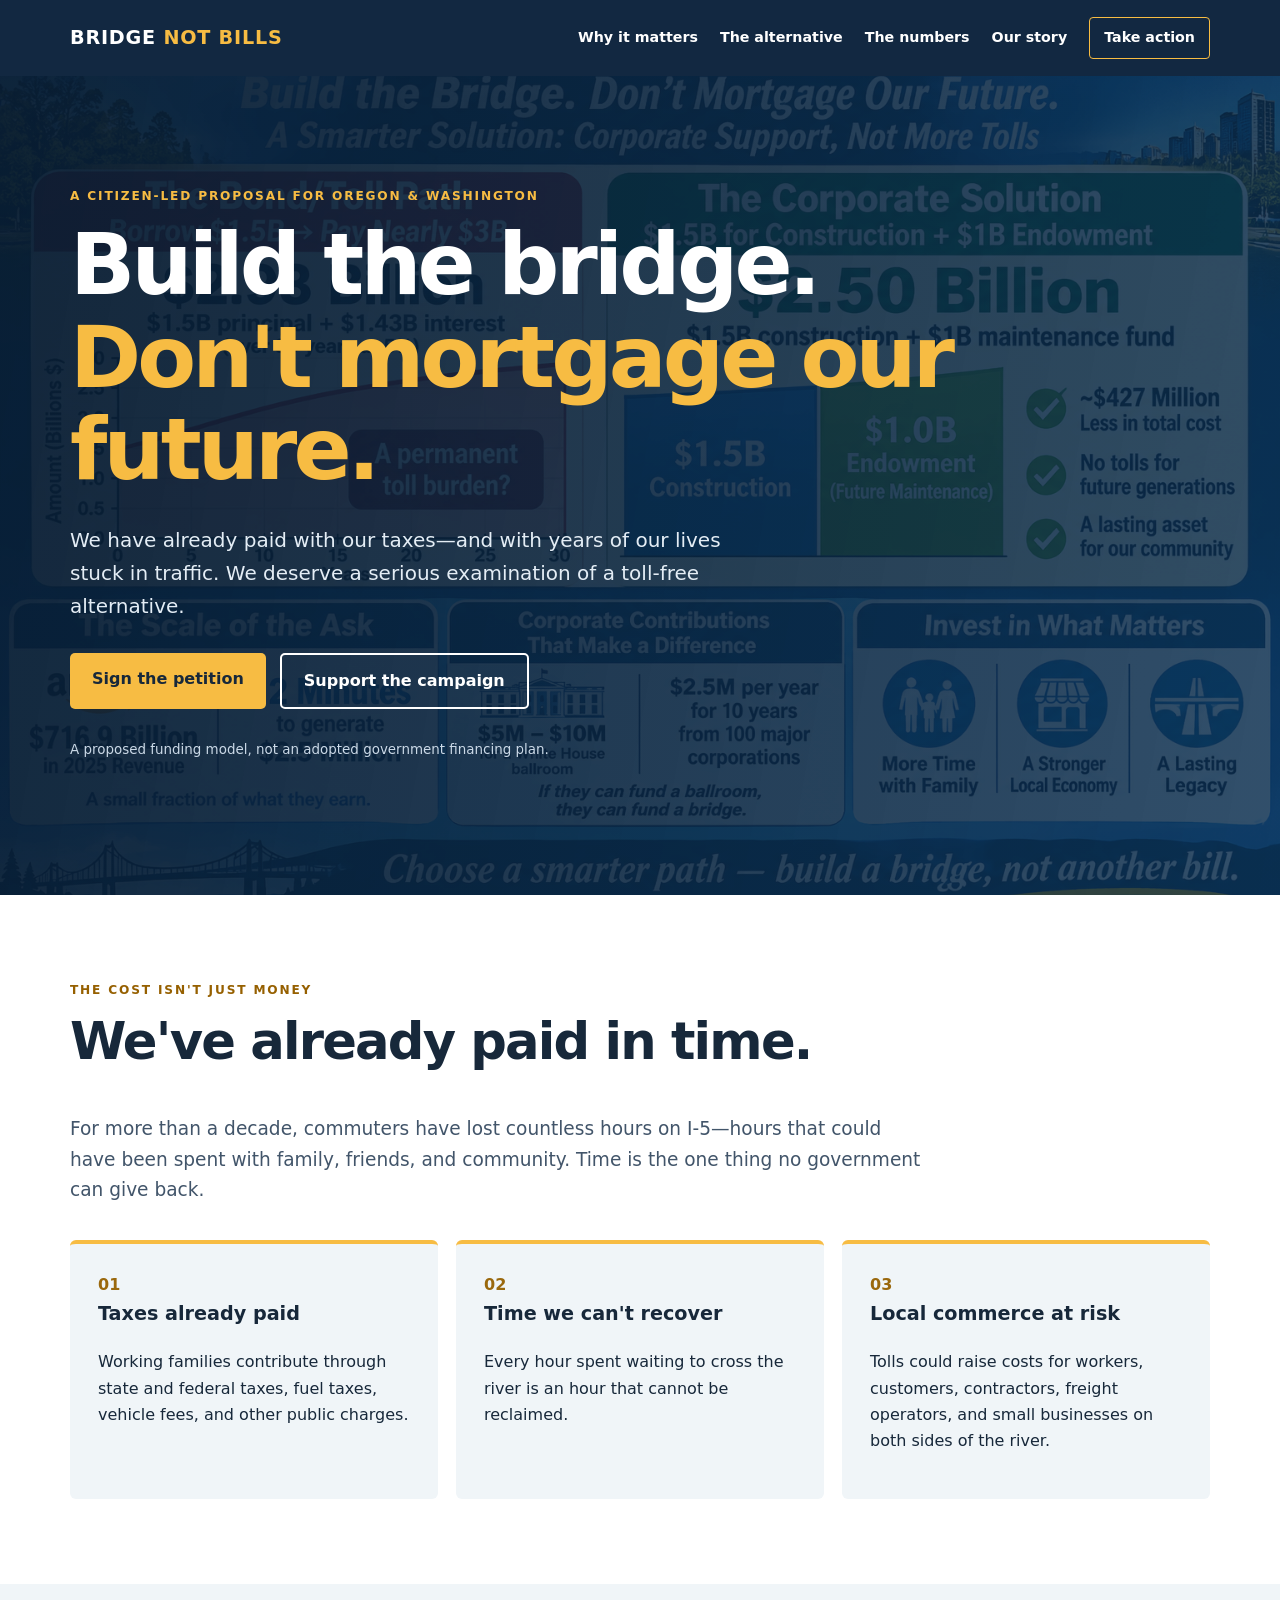
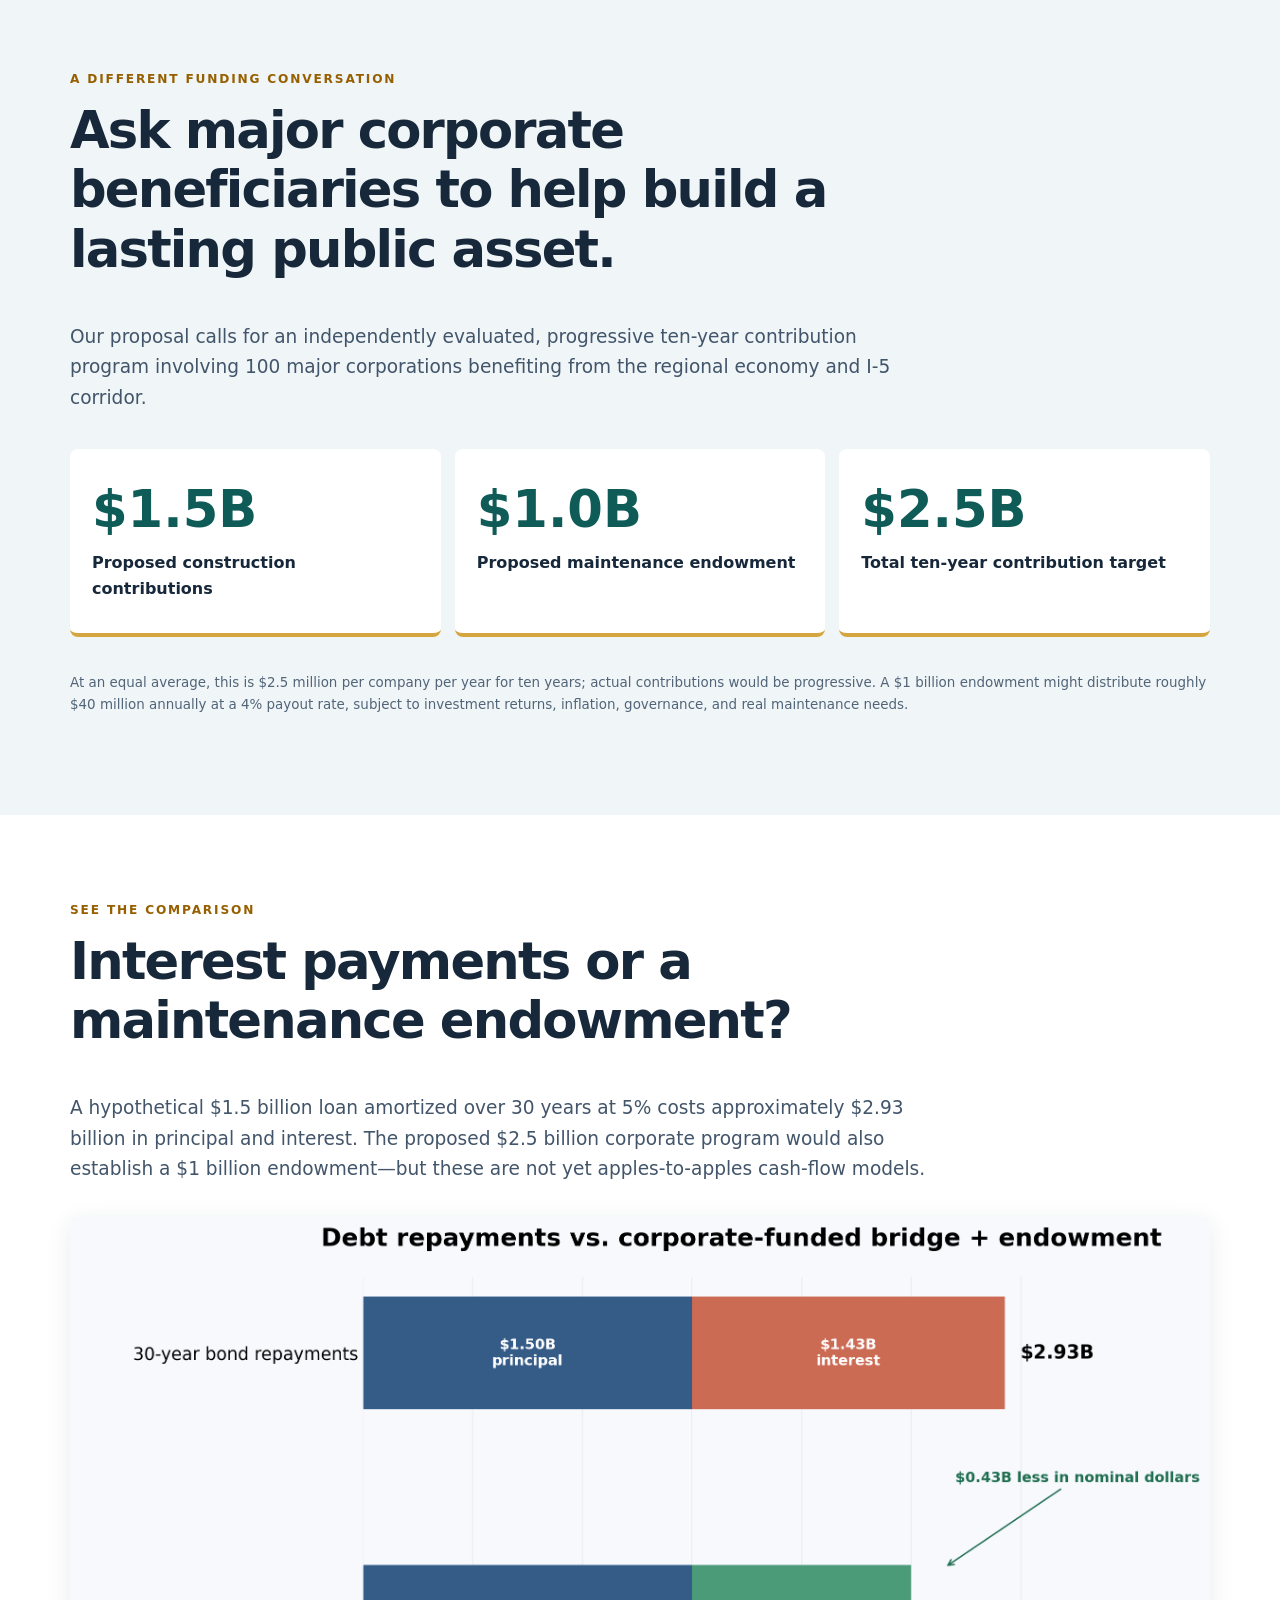
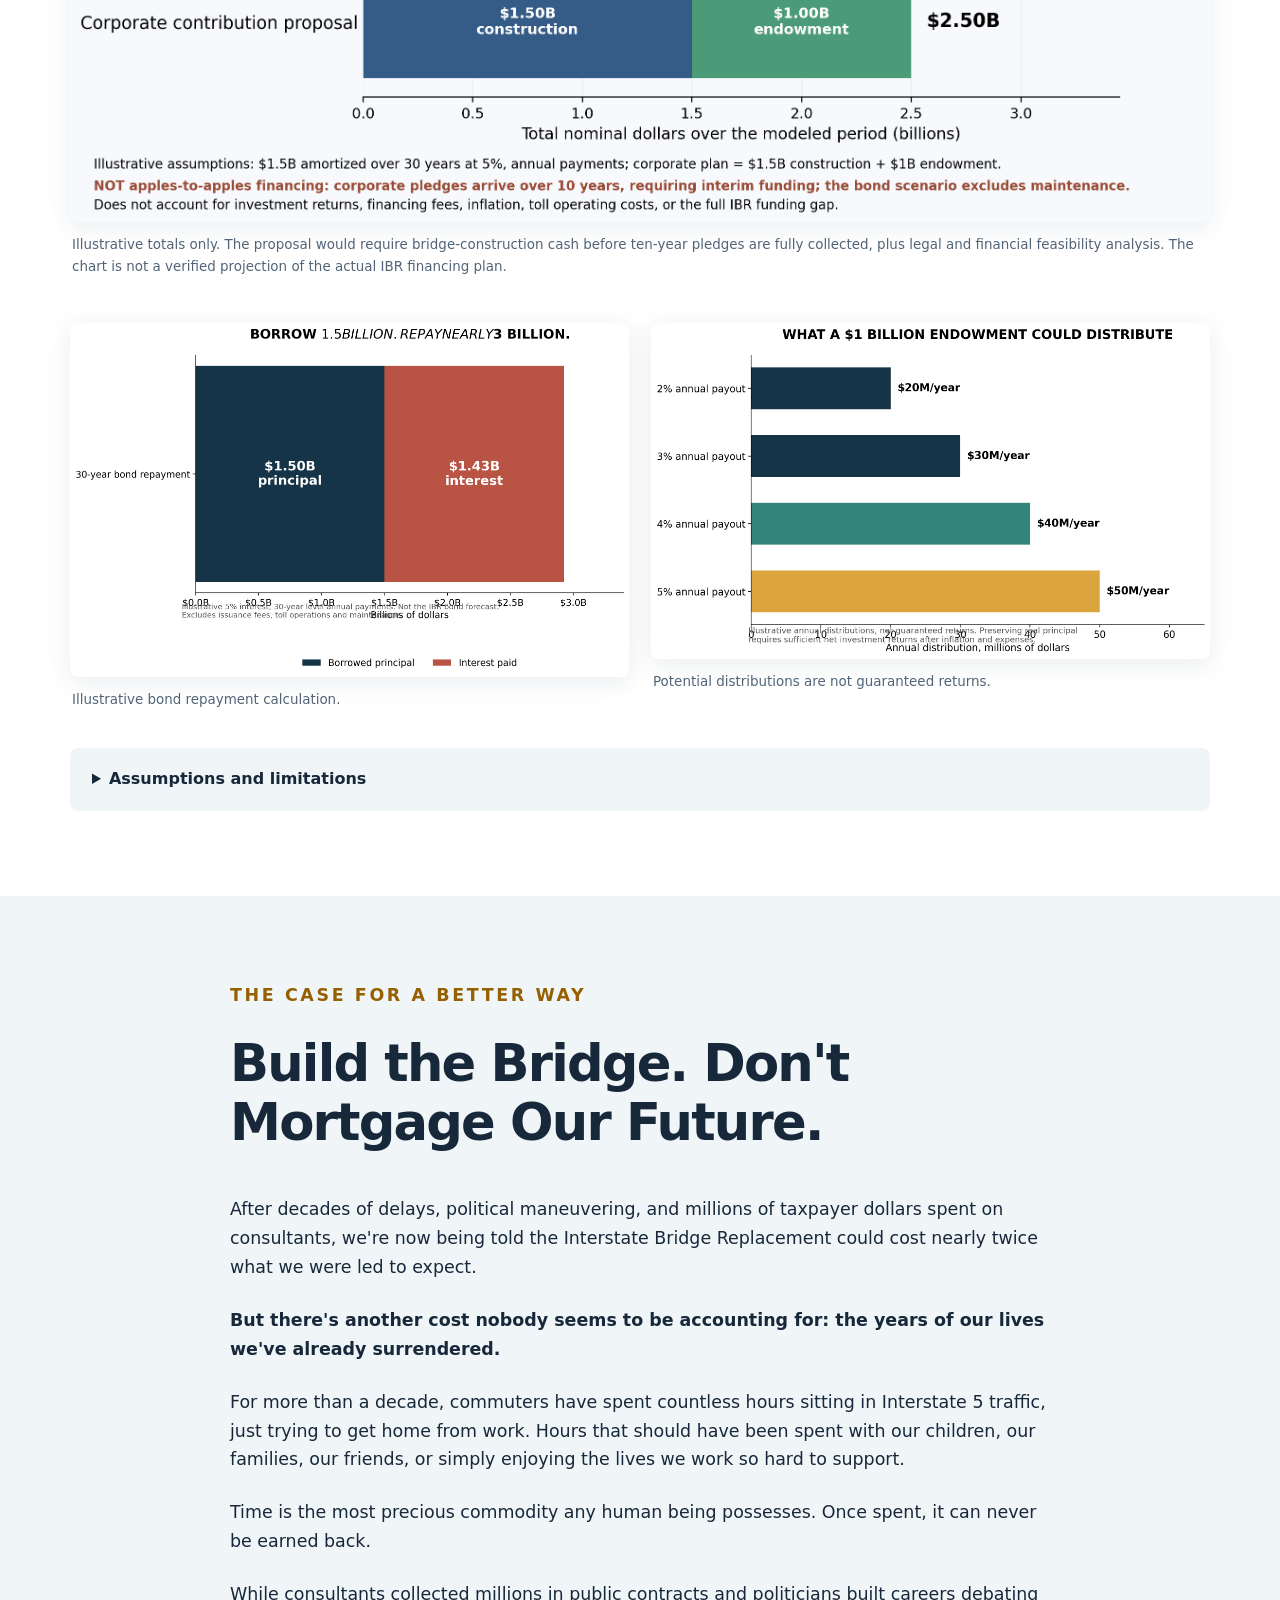
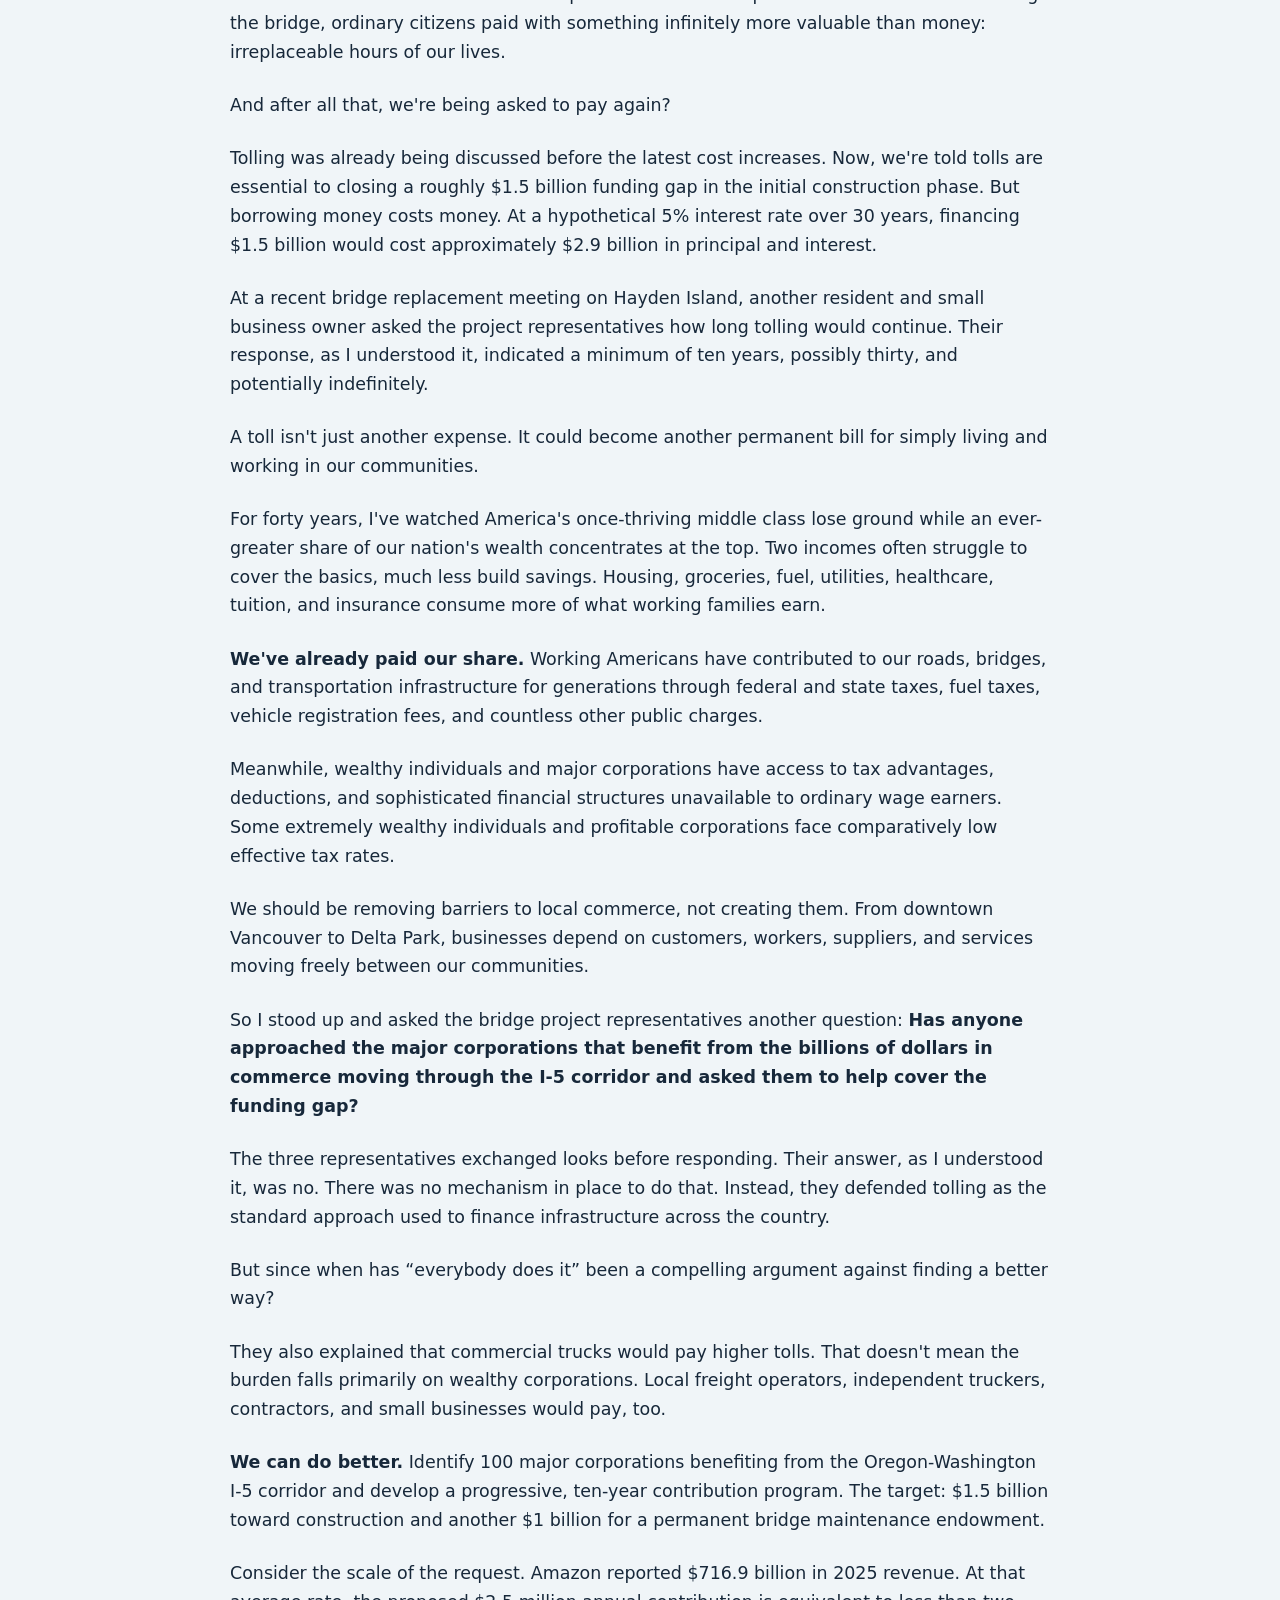
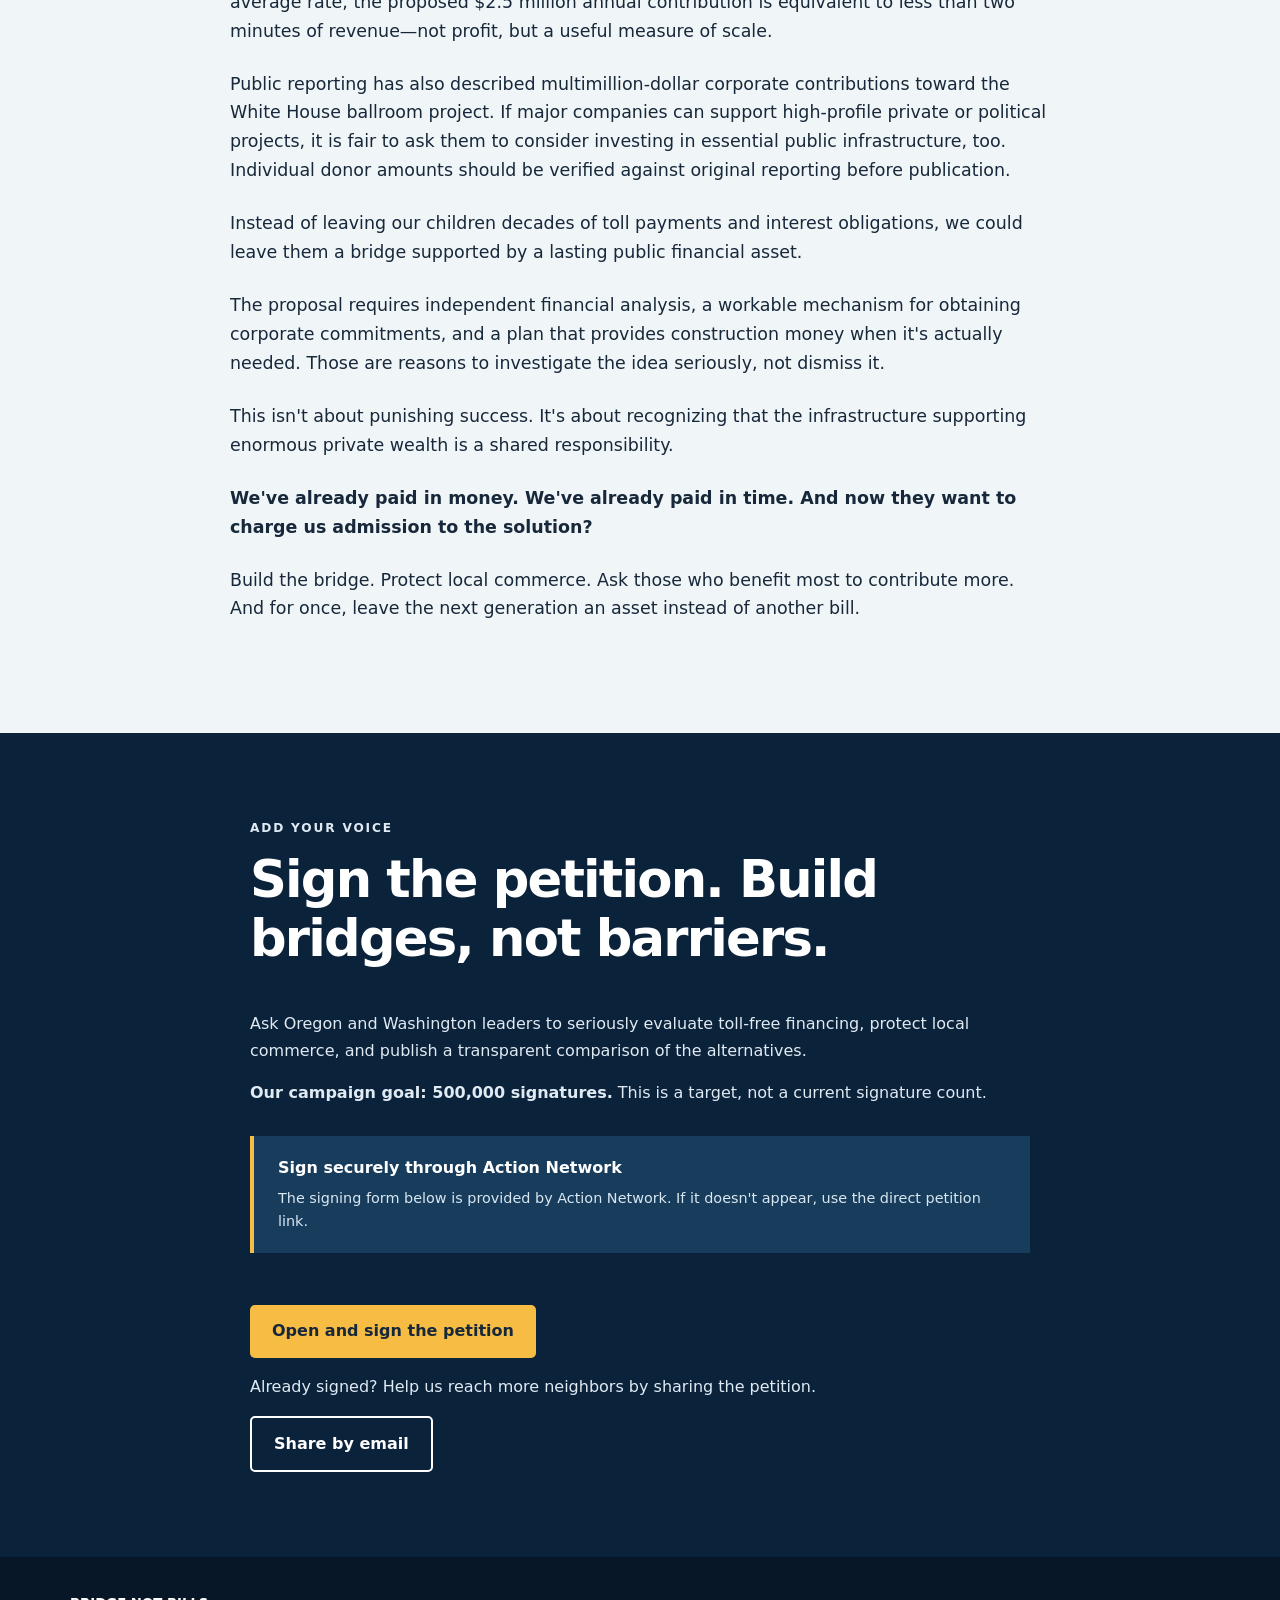
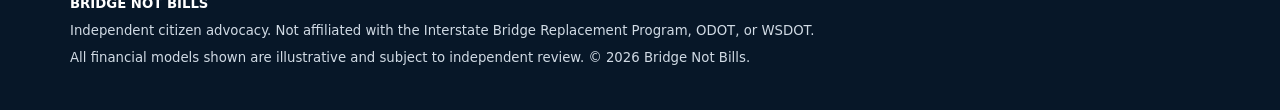
==== bridge_campaign_site/index.html @ 34d6c3be "Change hero primary CTA to direct petition signing link" ====
<!doctype html>
<html lang="en"><head><meta charset="utf-8"><meta name="viewport" content="width=device-width,initial-scale=1"><meta name="description" content="A citizen-led proposal for a toll-free Interstate Bridge Replacement supported by corporate contributions and a permanent maintenance endowment."><title>Build the Bridge. Don't Mortgage Our Future.</title><link rel="stylesheet" href="styles.css"></head>
<body><a class="skip" href="#main">Skip to content</a><header class="site-header"><div class="shell nav"><a class="brand" href="#top">BRIDGE <span>NOT BILLS</span></a><nav aria-label="Main navigation"><a href="#why">Why it matters</a><a href="#plan">The alternative</a><a href="#numbers">The numbers</a><a href="#story">Our story</a><a class="nav-cta" href="#action">Take action</a></nav></div></header>
<main id="main"><section class="hero" id="top"><div class="shell hero-inner"><p class="eyebrow">A citizen-led proposal for Oregon & Washington</p><h1>Build the bridge.<br><em>Don't mortgage our future.</em></h1><p class="lede">We have already paid with our taxes—and with years of our lives stuck in traffic. We deserve a serious examination of a toll-free alternative.</p><div class="actions"><a class="button gold" href="https://actionnetwork.org/petitions/32e74c0be89d81dbf839ac64249b23f08893174b" target="_blank" rel="noopener noreferrer">Sign the petition</a><a class="button outline" href="#action">Support the campaign</a></div><p class="hero-note">A proposed funding model, not an adopted government financing plan.</p></div></section>
<section class="section" id="why"><div class="shell"><p class="eyebrow dark">The cost isn't just money</p><h2>We've already paid in time.</h2><p class="intro">For more than a decade, commuters have lost countless hours on I-5—hours that could have been spent with family, friends, and community. Time is the one thing no government can give back.</p><div class="cards"><article class="card"><span class="symbol">01</span><h3>Taxes already paid</h3><p>Working families contribute through state and federal taxes, fuel taxes, vehicle fees, and other public charges.</p></article><article class="card"><span class="symbol">02</span><h3>Time we can't recover</h3><p>Every hour spent waiting to cross the river is an hour that cannot be reclaimed.</p></article><article class="card"><span class="symbol">03</span><h3>Local commerce at risk</h3><p>Tolls could raise costs for workers, customers, contractors, freight operators, and small businesses on both sides of the river.</p></article></div></div></section>
<section class="section alt" id="plan"><div class="shell"><p class="eyebrow dark">A different funding conversation</p><h2>Ask major corporate beneficiaries to help build a lasting public asset.</h2><p class="intro">Our proposal calls for an independently evaluated, progressive ten-year contribution program involving 100 major corporations benefiting from the regional economy and I-5 corridor.</p><div class="stat-grid"><div class="stat"><strong>$1.5B</strong><span>Proposed construction contributions</span></div><div class="stat"><strong>$1.0B</strong><span>Proposed maintenance endowment</span></div><div class="stat"><strong>$2.5B</strong><span>Total ten-year contribution target</span></div></div><p class="fine">At an equal average, this is $2.5 million per company per year for ten years; actual contributions would be progressive. A $1 billion endowment might distribute roughly $40 million annually at a 4% payout rate, subject to investment returns, inflation, governance, and real maintenance needs.</p></div></section>
<section class="section" id="numbers"><div class="shell"><p class="eyebrow dark">See the comparison</p><h2>Interest payments or a maintenance endowment?</h2><p class="intro">A hypothetical $1.5 billion loan amortized over 30 years at 5% costs approximately $2.93 billion in principal and interest. The proposed $2.5 billion corporate program would also establish a $1 billion endowment—but these are not yet apples-to-apples cash-flow models.</p><figure class="feature"><img src="assets/06_bond_vs_corporate_direct_comparison.png" alt="Illustrative comparison of $2.93 billion in bond repayments and $2.5 billion in proposed corporate contributions including an endowment" loading="lazy"><figcaption>Illustrative totals only. The proposal would require bridge-construction cash before ten-year pledges are fully collected, plus legal and financial feasibility analysis. The chart is not a verified projection of the actual IBR financing plan.</figcaption></figure><div class="two"><figure><img src="assets/01_bond_interest.png" alt="Hypothetical bond principal and interest over 30 years" loading="lazy"><figcaption>Illustrative bond repayment calculation.</figcaption></figure><figure><img src="assets/03_endowment_income.png" alt="Potential annual maintenance distributions from a billion-dollar endowment" loading="lazy"><figcaption>Potential distributions are not guaranteed returns.</figcaption></figure></div><details class="method"><summary>Assumptions and limitations</summary><p>Bond example: $1.5B principal, fixed 5% annual rate, 30 annual amortizing payments. Corporate proposal: $1.5B construction funding plus $1B endowment from ten-year pledges. A credible comparison must also model timing of construction outlays, bridge financing, actual toll-backed debt, maintenance, investment volatility, inflation, collection costs, and legal feasibility. The proposed figures do not establish that all actual IBR funding gaps would be closed or tolls eliminated.</p></details></div></section>
<section class="section alt" id="story"><div class="shell reading"><p class="eyebrow dark">The case for a better way</p><h2>Build the Bridge. Don't Mortgage Our Future.</h2><p>After decades of delays, political maneuvering, and millions of taxpayer dollars spent on consultants, we're now being told the Interstate Bridge Replacement could cost nearly twice what we were led to expect.</p><p><strong>But there's another cost nobody seems to be accounting for: the years of our lives we've already surrendered.</strong></p><p>For more than a decade, commuters have spent countless hours sitting in Interstate 5 traffic, just trying to get home from work. Hours that should have been spent with our children, our families, our friends, or simply enjoying the lives we work so hard to support.</p><p>Time is the most precious commodity any human being possesses. Once spent, it can never be earned back.</p><p>While consultants collected millions in public contracts and politicians built careers debating the bridge, ordinary citizens paid with something infinitely more valuable than money: irreplaceable hours of our lives.</p><p>And after all that, we're being asked to pay again?</p><p>Tolling was already being discussed before the latest cost increases. Now, we're told tolls are essential to closing a roughly $1.5 billion funding gap in the initial construction phase. But borrowing money costs money. At a hypothetical 5% interest rate over 30 years, financing $1.5 billion would cost approximately $2.9 billion in principal and interest.</p><p>At a recent bridge replacement meeting on Hayden Island, another resident and small business owner asked the project representatives how long tolling would continue. Their response, as I understood it, indicated a minimum of ten years, possibly thirty, and potentially indefinitely.</p><p>A toll isn't just another expense. It could become another permanent bill for simply living and working in our communities.</p><p>For forty years, I've watched America's once-thriving middle class lose ground while an ever-greater share of our nation's wealth concentrates at the top. Two incomes often struggle to cover the basics, much less build savings. Housing, groceries, fuel, utilities, healthcare, tuition, and insurance consume more of what working families earn.</p><p><strong>We've already paid our share.</strong> Working Americans have contributed to our roads, bridges, and transportation infrastructure for generations through federal and state taxes, fuel taxes, vehicle registration fees, and countless other public charges.</p><p>Meanwhile, wealthy individuals and major corporations have access to tax advantages, deductions, and sophisticated financial structures unavailable to ordinary wage earners. Some extremely wealthy individuals and profitable corporations face comparatively low effective tax rates.</p><p>We should be removing barriers to local commerce, not creating them. From downtown Vancouver to Delta Park, businesses depend on customers, workers, suppliers, and services moving freely between our communities.</p><p>So I stood up and asked the bridge project representatives another question: <strong>Has anyone approached the major corporations that benefit from the billions of dollars in commerce moving through the I-5 corridor and asked them to help cover the funding gap?</strong></p><p>The three representatives exchanged looks before responding. Their answer, as I understood it, was no. There was no mechanism in place to do that. Instead, they defended tolling as the standard approach used to finance infrastructure across the country.</p><p>But since when has “everybody does it” been a compelling argument against finding a better way?</p><p>They also explained that commercial trucks would pay higher tolls. That doesn't mean the burden falls primarily on wealthy corporations. Local freight operators, independent truckers, contractors, and small businesses would pay, too.</p><p><strong>We can do better.</strong> Identify 100 major corporations benefiting from the Oregon-Washington I-5 corridor and develop a progressive, ten-year contribution program. The target: $1.5 billion toward construction and another $1 billion for a permanent bridge maintenance endowment.</p><p>Consider the scale of the request. Amazon reported $716.9 billion in 2025 revenue. At that average rate, the proposed $2.5 million annual contribution is equivalent to less than two minutes of revenue—not profit, but a useful measure of scale.</p><p>Public reporting has also described multimillion-dollar corporate contributions toward the White House ballroom project. If major companies can support high-profile private or political projects, it is fair to ask them to consider investing in essential public infrastructure, too. Individual donor amounts should be verified against original reporting before publication.</p><p>Instead of leaving our children decades of toll payments and interest obligations, we could leave them a bridge supported by a lasting public financial asset.</p><p>The proposal requires independent financial analysis, a workable mechanism for obtaining corporate commitments, and a plan that provides construction money when it's actually needed. Those are reasons to investigate the idea seriously, not dismiss it.</p><p>This isn't about punishing success. It's about recognizing that the infrastructure supporting enormous private wealth is a shared responsibility.</p><p><strong>We've already paid in money. We've already paid in time. And now they want to charge us admission to the solution?</strong></p><p>Build the bridge. Protect local commerce. Ask those who benefit most to contribute more. And for once, leave the next generation an asset instead of another bill.</p></div></section>
<section class="section action-section" id="action"><div class="shell action-inner"><p class="eyebrow">Add your voice</p><h2>Sign the petition. Build bridges, not barriers.</h2><p>Ask Oregon and Washington leaders to seriously evaluate toll-free financing, protect local commerce, and publish a transparent comparison of the alternatives.</p><p><strong>Our campaign goal: 500,000 signatures.</strong> This is a target, not a current signature count.</p><div class="status"><strong>Sign securely through Action Network</strong><span>The signing form below is provided by Action Network. If it doesn't appear, use the direct petition link.</span></div><div id="can-petition-area-32e74c0be89d81dbf839ac64249b23f08893174b" style="width:100%;background:#fff;color:#17283a;border-radius:8px;overflow:hidden;margin:22px 0"></div><script src="https://actionnetwork.org/widgets/v5/petition/32e74c0be89d81dbf839ac64249b23f08893174b?format=js&amp;source=widget" async></script><p><a class="button gold" href="https://actionnetwork.org/petitions/32e74c0be89d81dbf839ac64249b23f08893174b" target="_blank" rel="noopener noreferrer">Open and sign the petition</a></p><p>Already signed? Help us reach more neighbors by sharing the petition.</p><a class="button outline" href="mailto:?subject=Sign%20the%20Bridge%20Not%20Tolls%20Petition&amp;body=Please%20sign%20and%20share%20our%20petition%20to%20ask%20Oregon%20and%20Washington%20to%20evaluate%20toll-free%20financing%20for%20the%20Interstate%20Bridge%3A%20https%3A%2F%2Factionnetwork.org%2Fpetitions%2F32e74c0be89d81dbf839ac64249b23f08893174b">Share by email</a></div></section></main><footer><div class="shell"><strong>BRIDGE NOT BILLS</strong><p>Independent citizen advocacy. Not affiliated with the Interstate Bridge Replacement Program, ODOT, or WSDOT.</p><p>All financial models shown are illustrative and subject to independent review. © <span id="year">2026</span> Bridge Not Bills.</p></div></footer><script src="script.js"></script></body></html>
---- bridge_campaign_site/styles.css ----
:root{--navy:#0b223b;--blue:#153d61;--gold:#f7bc43;--ink:#17283a;--muted:#516478;--paper:#fff;--mist:#f0f5f8}*{box-sizing:border-box}html{scroll-behavior:smooth}body{margin:0;color:var(--ink);font-family:system-ui,-apple-system,Segoe UI,Roboto,sans-serif;line-height:1.65}a{color:inherit}.shell{width:min(1140px,calc(100% - 40px));margin:auto}.skip{position:absolute;left:-999px;top:0;background:#fff;padding:8px}.skip:focus{left:10px;z-index:100}.site-header{position:sticky;top:0;background:rgba(11,34,59,.97);color:#fff;z-index:10}.nav{min-height:76px;display:flex;align-items:center;justify-content:space-between;gap:22px}.brand{text-decoration:none;font-weight:900;letter-spacing:.04em;font-size:1.2rem}.brand span{color:var(--gold)}nav{display:flex;gap:22px;align-items:center}nav a{text-decoration:none;font-size:.89rem;font-weight:600}nav a:hover,nav a:focus{color:var(--gold)}.nav-cta{border:1px solid var(--gold);border-radius:4px;padding:8px 14px}.hero{background:linear-gradient(100deg,rgba(8,29,51,.96),rgba(11,46,78,.83)),url('assets/infographic.png') center/cover;color:#fff}.hero-inner{padding:110px 0 120px;max-width:1140px}.eyebrow{text-transform:uppercase;letter-spacing:.15em;font-size:.76rem;font-weight:800;color:var(--gold)}.eyebrow.dark{color:#966000}h1,h2,h3,p{margin-top:0}h1{font-size:clamp(2.8rem,6.7vw,5.6rem);line-height:1.08;max-width:950px;letter-spacing:-.045em;margin-bottom:28px}h1 em{font-style:normal;color:var(--gold)}h2{font-size:clamp(2rem,4vw,3.25rem);line-height:1.16;letter-spacing:-.035em;max-width:900px}h3{font-size:1.2rem}.lede{font-size:1.25rem;max-width:710px;color:#e4edf5}.actions{display:flex;gap:14px;flex-wrap:wrap;margin:30px 0}.button{display:inline-block;padding:13px 22px;text-decoration:none;border-radius:5px;font-weight:800}.button.gold{background:var(--gold);color:#17283a}.button.outline{border:2px solid #fff;color:#fff}.button:hover{filter:brightness(.94)}.hero-note,.fine,figcaption{font-size:.84rem;color:var(--muted)}.hero-note{color:#cbd9e7}.section{padding:85px 0}.section.alt{background:var(--mist)}.intro{font-size:1.16rem;max-width:860px;color:#42556a}.cards{display:grid;grid-template-columns:repeat(3,1fr);gap:18px;margin-top:34px}.card{background:var(--mist);padding:28px;border-top:4px solid var(--gold);border-radius:6px}.symbol{color:#9a680d;font-weight:900}.stat-grid{display:grid;grid-template-columns:repeat(3,1fr);gap:14px;margin:35px 0}.stat{background:#fff;border-radius:8px;padding:30px 22px;border-bottom:4px solid #d5a63f}.stat strong{display:block;font-size:clamp(2rem,4vw,3.5rem);line-height:1.2;color:#0e5b58}.stat span{display:block;font-weight:650;margin-top:10px}.feature{margin:32px 0}.feature img,.two img{width:100%;height:auto;display:block;border-radius:8px;box-shadow:0 5px 25px #17344d18}.feature figcaption,.two figcaption{padding:12px 2px}.two{display:grid;grid-template-columns:1fr 1fr;gap:22px}.two figure{margin:0}.method{background:var(--mist);padding:18px 22px;border-radius:8px;margin-top:25px}.method summary{cursor:pointer;font-weight:750}.method p{margin:12px 0 0}.reading{max-width:820px}.reading p{font-size:1.09rem;margin-bottom:1.4em}.action-section{background:var(--navy);color:#fff}.action-inner{max-width:780px}.action-inner p{color:#e0eaf3}.status{background:#183d5c;border-left:4px solid var(--gold);padding:19px 24px;margin:30px 0}.status strong,.status span{display:block}.status span{font-size:.9rem;color:#d8e7f2;margin-top:5px}footer{background:#071728;color:#d1dbe5;padding:36px 0;font-size:.83rem}footer strong{color:#fff}footer p{margin:5px 0}@media(max-width:760px){.nav{align-items:flex-start;padding:16px 0;flex-direction:column}nav{gap:10px;flex-wrap:wrap}nav a{font-size:.78rem}.hero-inner{padding:70px 0 75px}.section{padding:58px 0}.cards,.stat-grid,.two{grid-template-columns:1fr}.lede{font-size:1.07rem}}
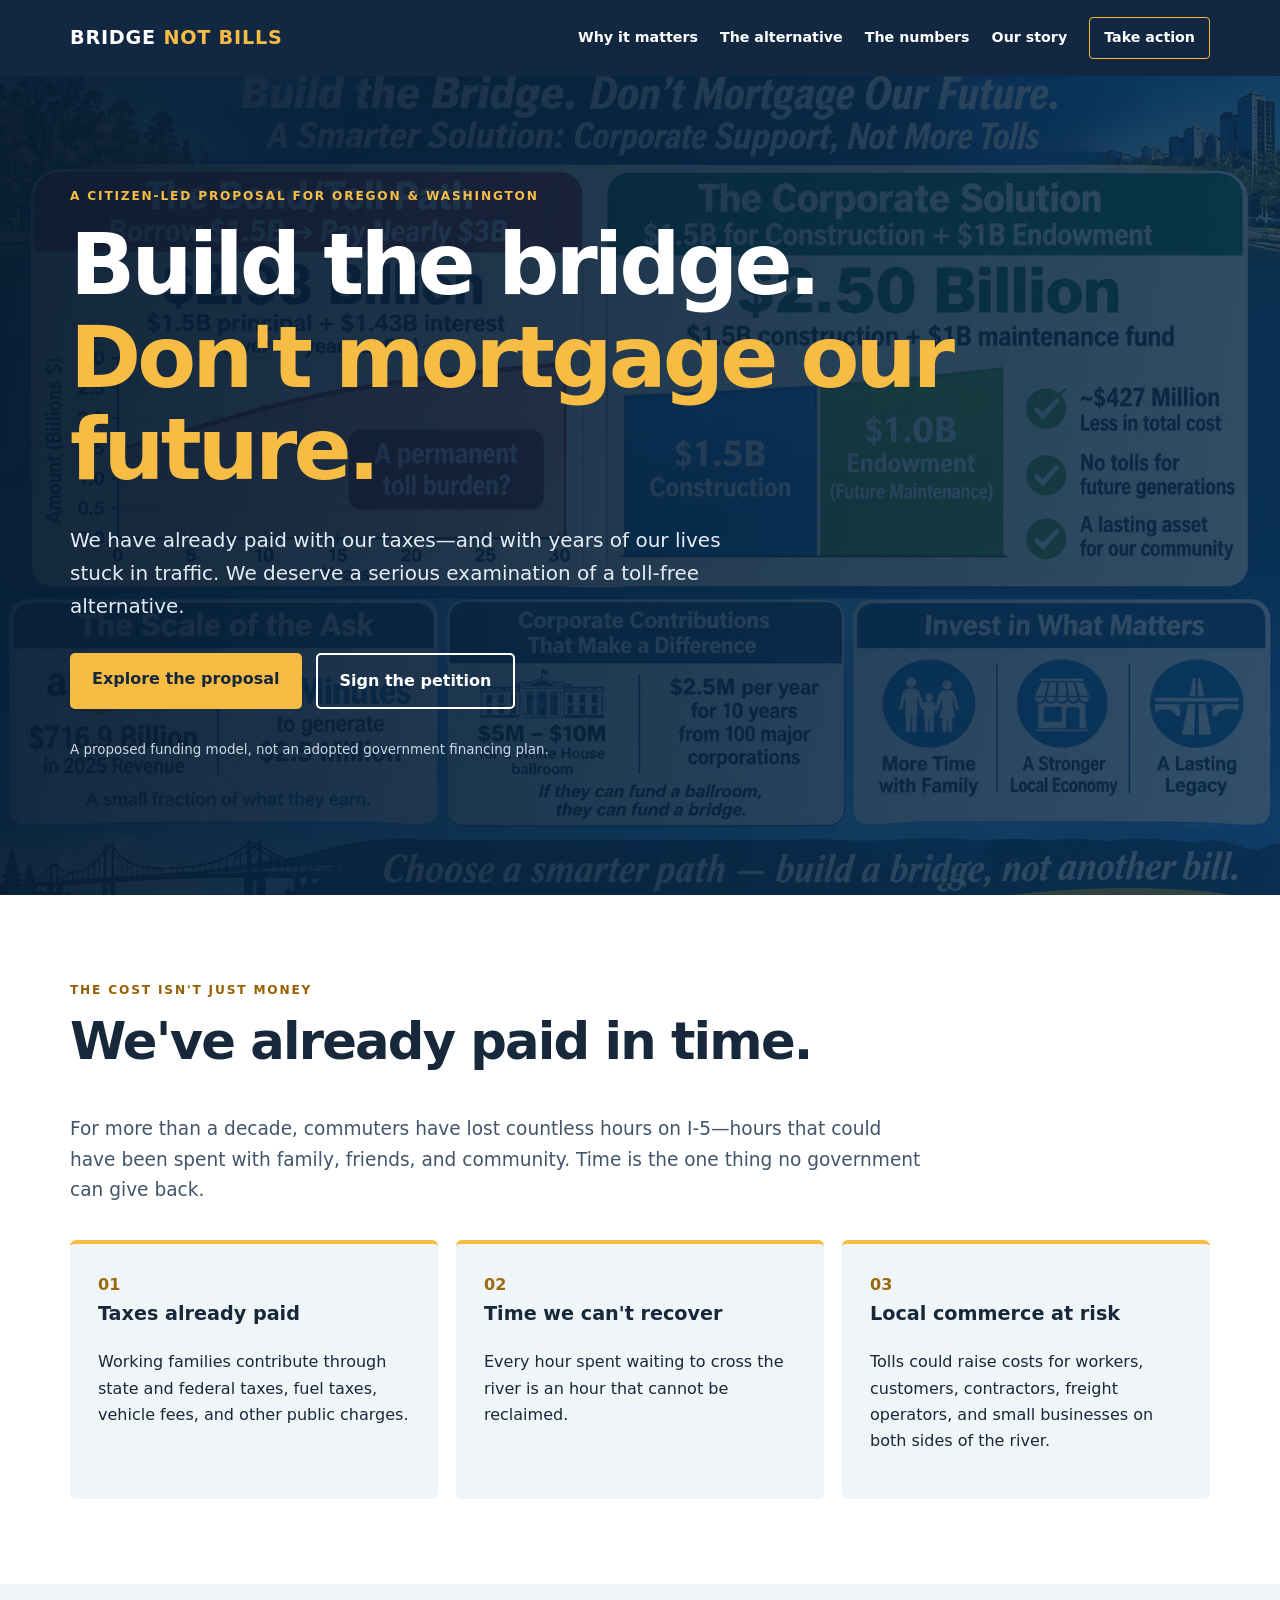
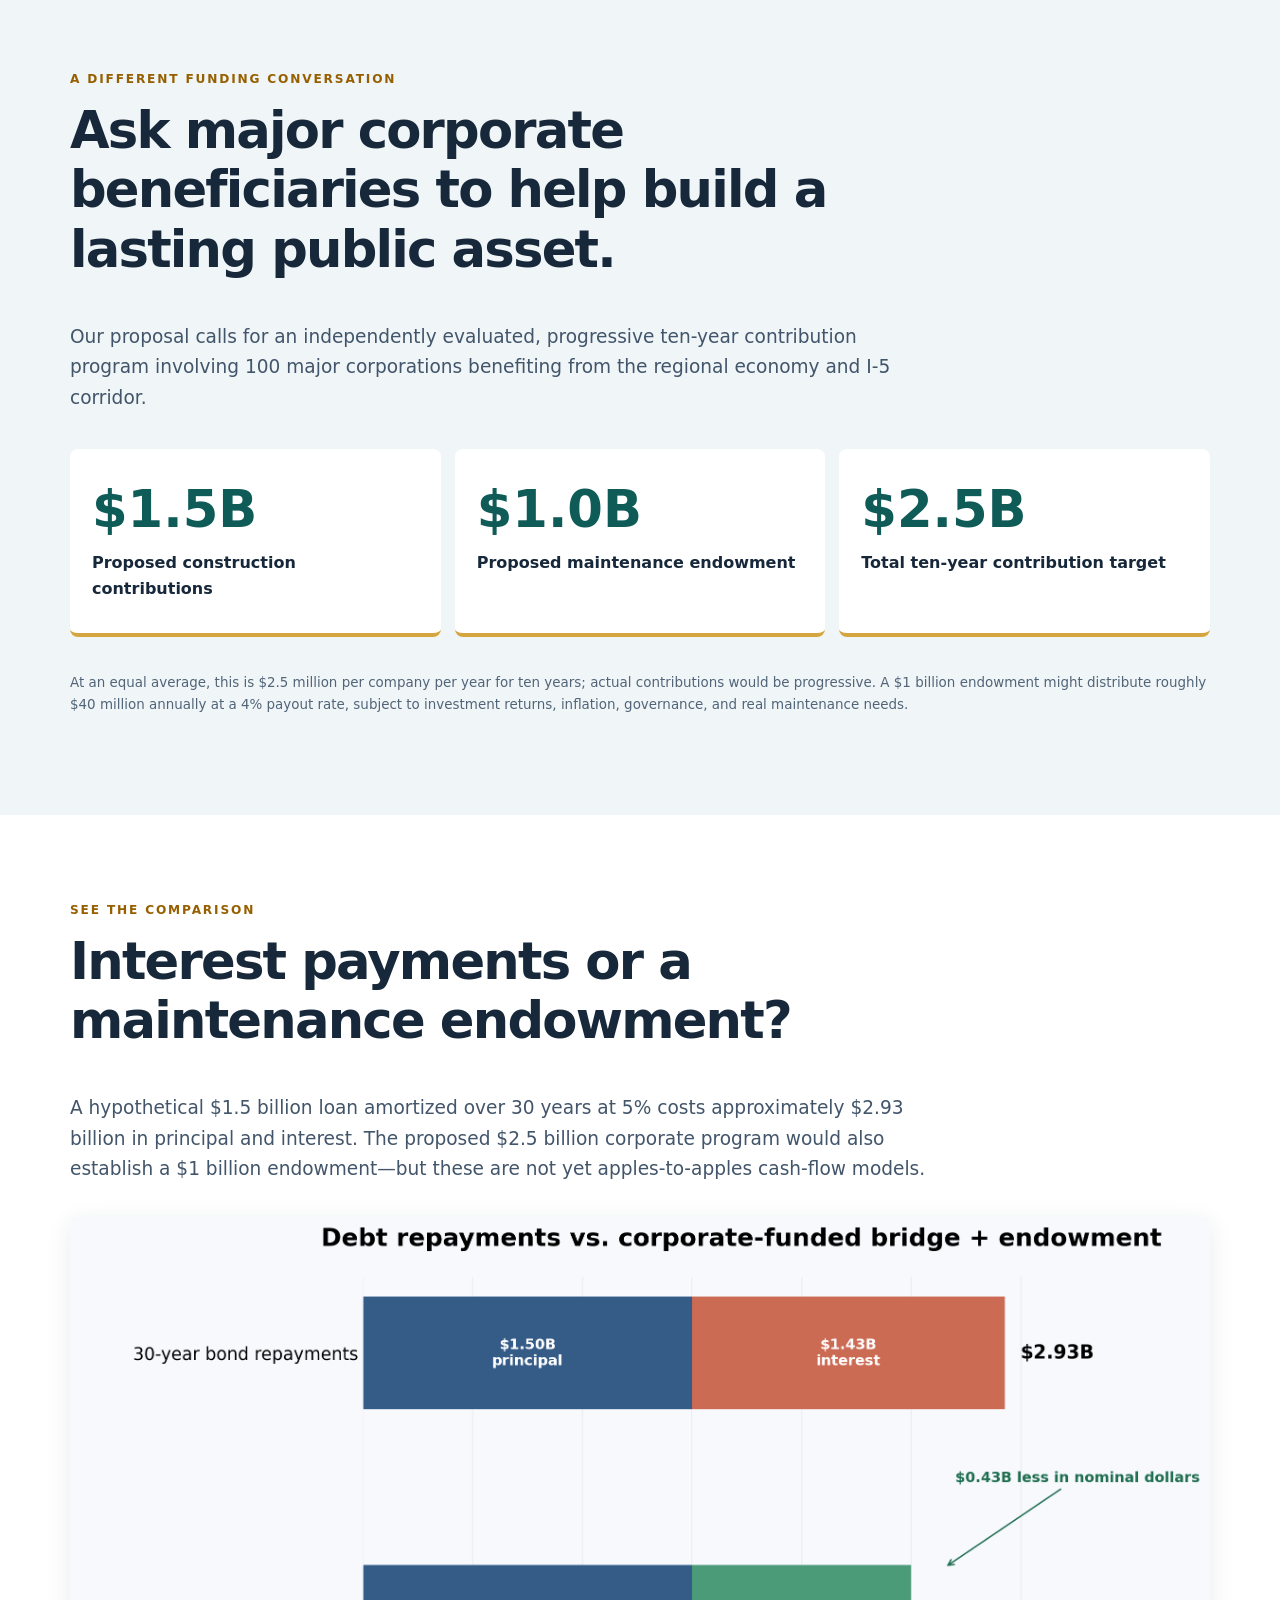
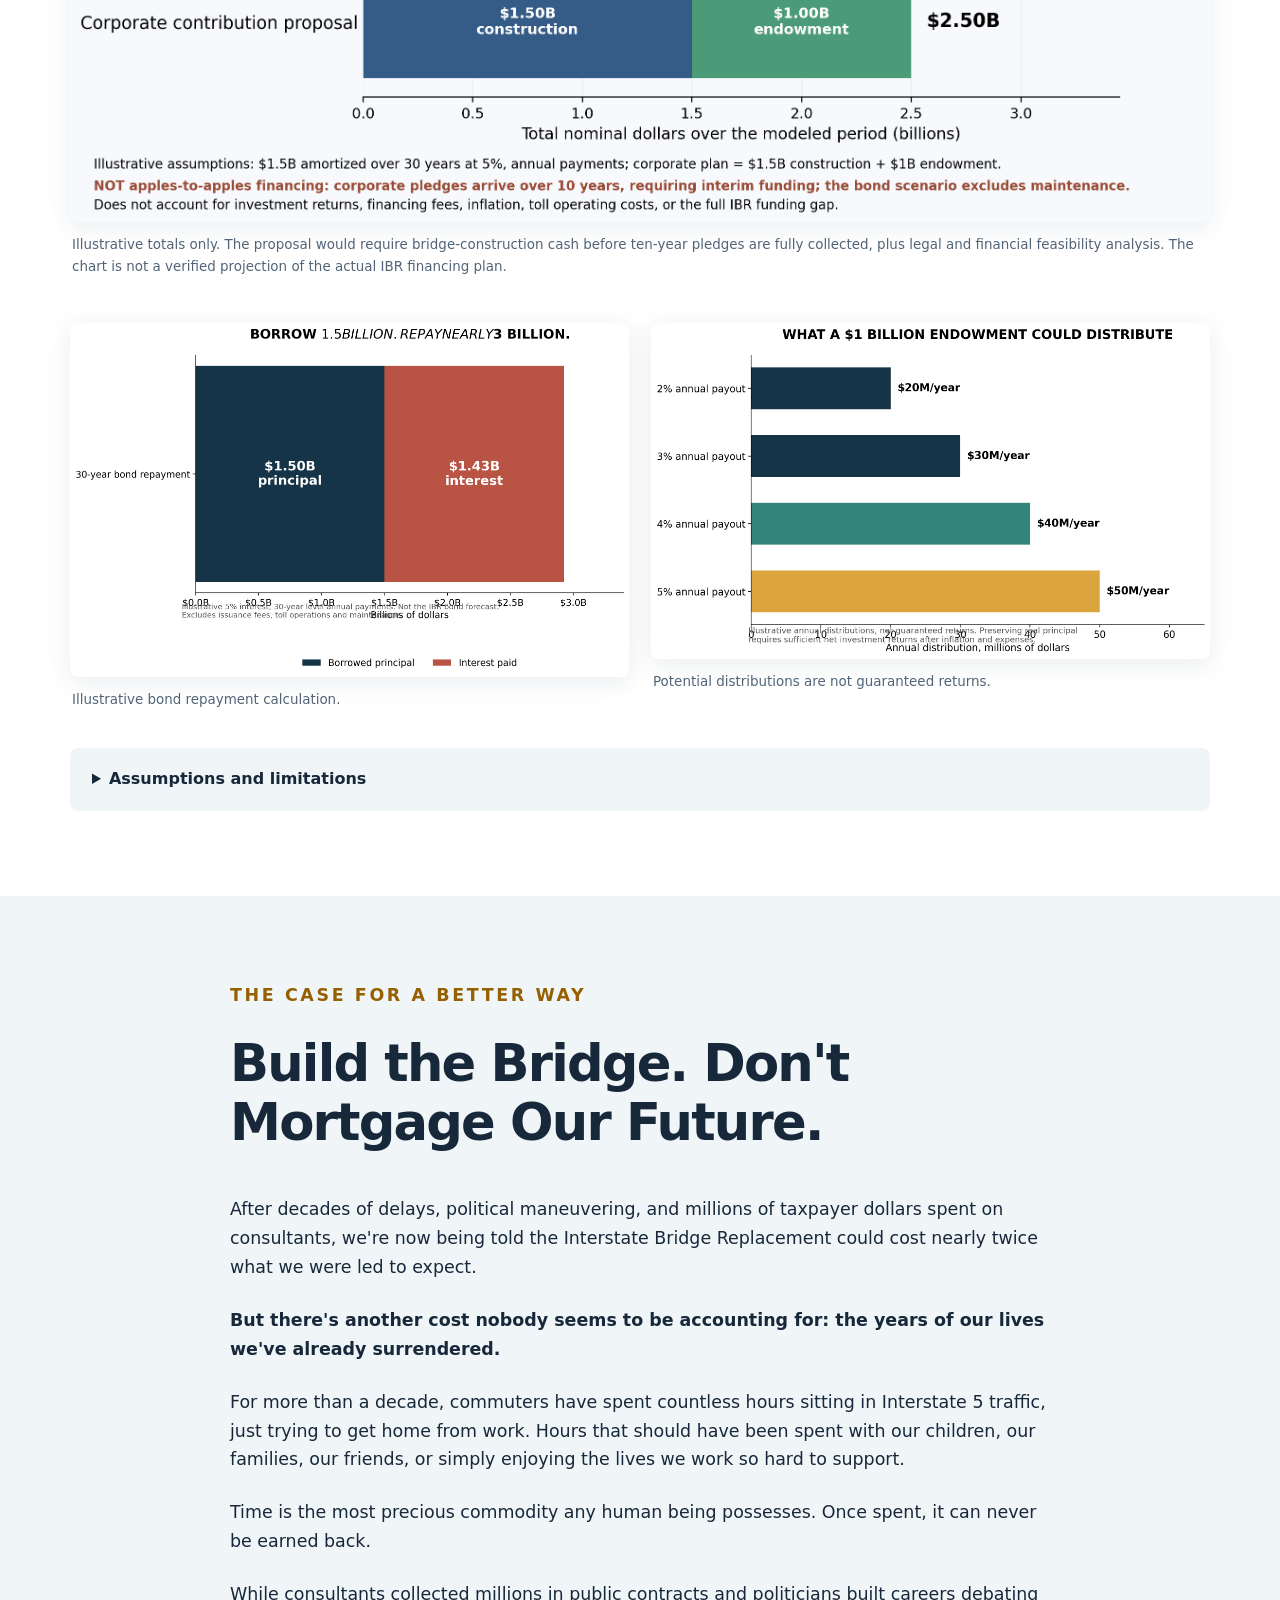
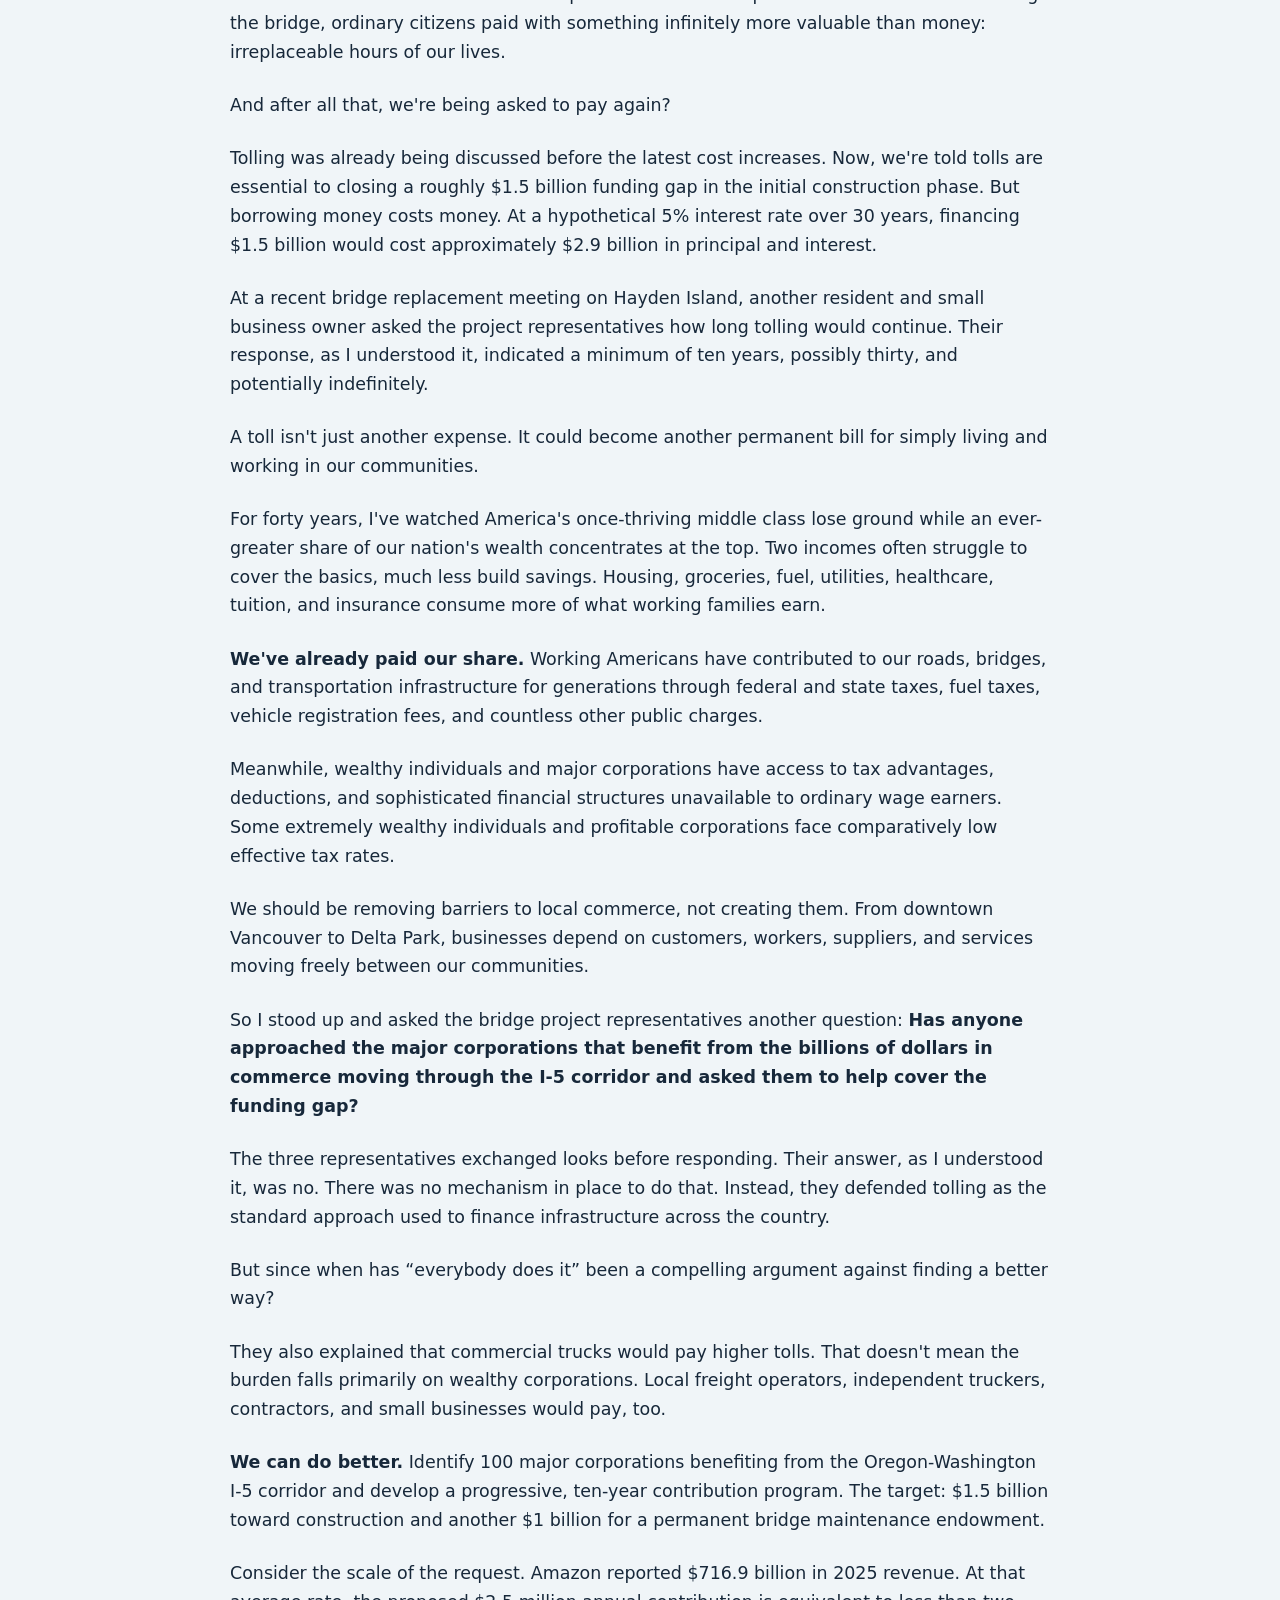
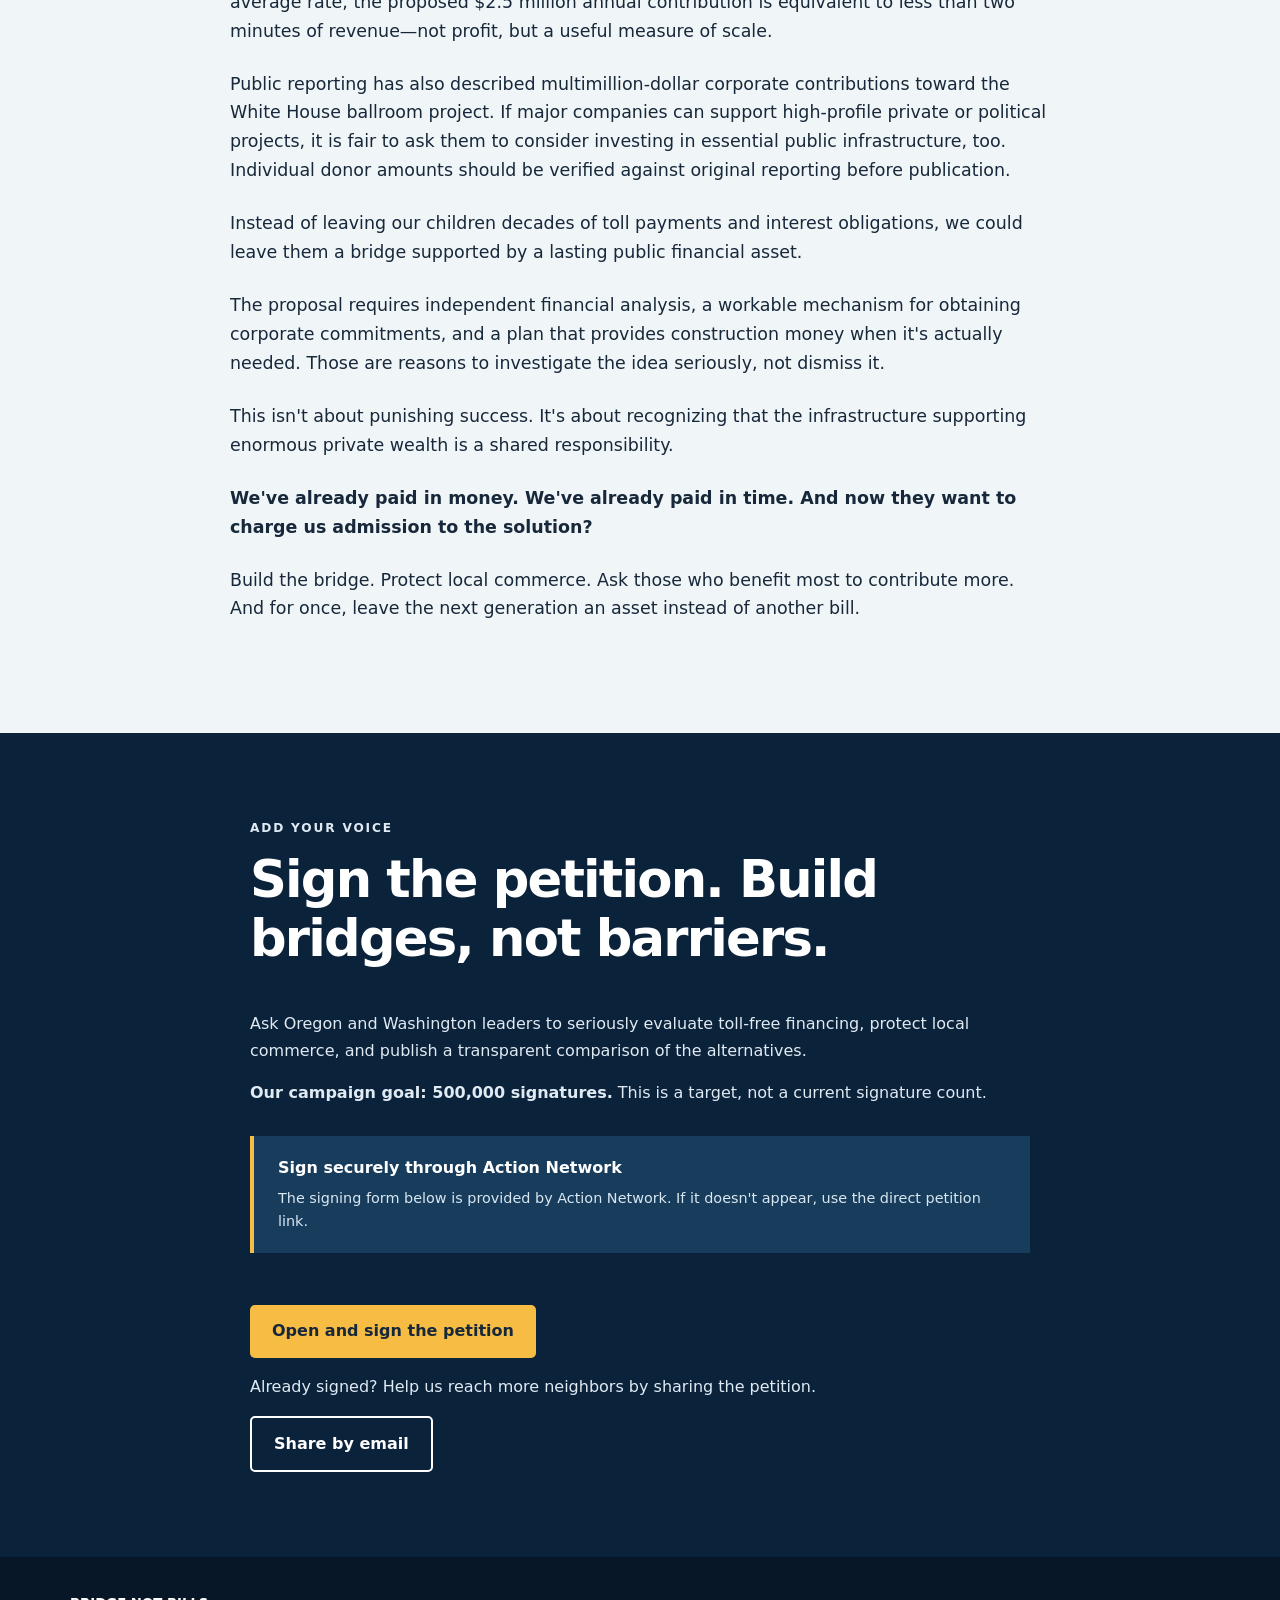
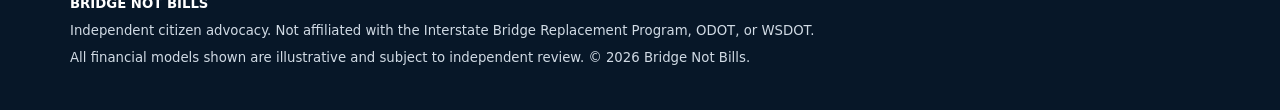
==== commit 57512267: "Move direct petition CTA to right hero button and restore left proposal button" ====
--- a/bridge_campaign_site/index.html
+++ b/bridge_campaign_site/index.html
@@ -1,7 +1,7 @@
 <!doctype html>
 <html lang="en"><head><meta charset="utf-8"><meta name="viewport" content="width=device-width,initial-scale=1"><meta name="description" content="A citizen-led proposal for a toll-free Interstate Bridge Replacement supported by corporate contributions and a permanent maintenance endowment."><title>Build the Bridge. Don't Mortgage Our Future.</title><link rel="stylesheet" href="styles.css"></head>
 <body><a class="skip" href="#main">Skip to content</a><header class="site-header"><div class="shell nav"><a class="brand" href="#top">BRIDGE <span>NOT BILLS</span></a><nav aria-label="Main navigation"><a href="#why">Why it matters</a><a href="#plan">The alternative</a><a href="#numbers">The numbers</a><a href="#story">Our story</a><a class="nav-cta" href="#action">Take action</a></nav></div></header>
-<main id="main"><section class="hero" id="top"><div class="shell hero-inner"><p class="eyebrow">A citizen-led proposal for Oregon & Washington</p><h1>Build the bridge.<br><em>Don't mortgage our future.</em></h1><p class="lede">We have already paid with our taxes—and with years of our lives stuck in traffic. We deserve a serious examination of a toll-free alternative.</p><div class="actions"><a class="button gold" href="https://actionnetwork.org/petitions/32e74c0be89d81dbf839ac64249b23f08893174b" target="_blank" rel="noopener noreferrer">Sign the petition</a><a class="button outline" href="#action">Support the campaign</a></div><p class="hero-note">A proposed funding model, not an adopted government financing plan.</p></div></section>
+<main id="main"><section class="hero" id="top"><div class="shell hero-inner"><p class="eyebrow">A citizen-led proposal for Oregon & Washington</p><h1>Build the bridge.<br><em>Don't mortgage our future.</em></h1><p class="lede">We have already paid with our taxes—and with years of our lives stuck in traffic. We deserve a serious examination of a toll-free alternative.</p><div class="actions"><a class="button gold" href="#plan">Explore the proposal</a><a class="button outline" href="https://actionnetwork.org/petitions/32e74c0be89d81dbf839ac64249b23f08893174b" target="_blank" rel="noopener noreferrer">Sign the petition</a></div><p class="hero-note">A proposed funding model, not an adopted government financing plan.</p></div></section>
 <section class="section" id="why"><div class="shell"><p class="eyebrow dark">The cost isn't just money</p><h2>We've already paid in time.</h2><p class="intro">For more than a decade, commuters have lost countless hours on I-5—hours that could have been spent with family, friends, and community. Time is the one thing no government can give back.</p><div class="cards"><article class="card"><span class="symbol">01</span><h3>Taxes already paid</h3><p>Working families contribute through state and federal taxes, fuel taxes, vehicle fees, and other public charges.</p></article><article class="card"><span class="symbol">02</span><h3>Time we can't recover</h3><p>Every hour spent waiting to cross the river is an hour that cannot be reclaimed.</p></article><article class="card"><span class="symbol">03</span><h3>Local commerce at risk</h3><p>Tolls could raise costs for workers, customers, contractors, freight operators, and small businesses on both sides of the river.</p></article></div></div></section>
 <section class="section alt" id="plan"><div class="shell"><p class="eyebrow dark">A different funding conversation</p><h2>Ask major corporate beneficiaries to help build a lasting public asset.</h2><p class="intro">Our proposal calls for an independently evaluated, progressive ten-year contribution program involving 100 major corporations benefiting from the regional economy and I-5 corridor.</p><div class="stat-grid"><div class="stat"><strong>$1.5B</strong><span>Proposed construction contributions</span></div><div class="stat"><strong>$1.0B</strong><span>Proposed maintenance endowment</span></div><div class="stat"><strong>$2.5B</strong><span>Total ten-year contribution target</span></div></div><p class="fine">At an equal average, this is $2.5 million per company per year for ten years; actual contributions would be progressive. A $1 billion endowment might distribute roughly $40 million annually at a 4% payout rate, subject to investment returns, inflation, governance, and real maintenance needs.</p></div></section>
 <section class="section" id="numbers"><div class="shell"><p class="eyebrow dark">See the comparison</p><h2>Interest payments or a maintenance endowment?</h2><p class="intro">A hypothetical $1.5 billion loan amortized over 30 years at 5% costs approximately $2.93 billion in principal and interest. The proposed $2.5 billion corporate program would also establish a $1 billion endowment—but these are not yet apples-to-apples cash-flow models.</p><figure class="feature"><img src="assets/06_bond_vs_corporate_direct_comparison.png" alt="Illustrative comparison of $2.93 billion in bond repayments and $2.5 billion in proposed corporate contributions including an endowment" loading="lazy"><figcaption>Illustrative totals only. The proposal would require bridge-construction cash before ten-year pledges are fully collected, plus legal and financial feasibility analysis. The chart is not a verified projection of the actual IBR financing plan.</figcaption></figure><div class="two"><figure><img src="assets/01_bond_interest.png" alt="Hypothetical bond principal and interest over 30 years" loading="lazy"><figcaption>Illustrative bond repayment calculation.</figcaption></figure><figure><img src="assets/03_endowment_income.png" alt="Potential annual maintenance distributions from a billion-dollar endowment" loading="lazy"><figcaption>Potential distributions are not guaranteed returns.</figcaption></figure></div><details class="method"><summary>Assumptions and limitations</summary><p>Bond example: $1.5B principal, fixed 5% annual rate, 30 annual amortizing payments. Corporate proposal: $1.5B construction funding plus $1B endowment from ten-year pledges. A credible comparison must also model timing of construction outlays, bridge financing, actual toll-backed debt, maintenance, investment volatility, inflation, collection costs, and legal feasibility. The proposed figures do not establish that all actual IBR funding gaps would be closed or tolls eliminated.</p></details></div></section>
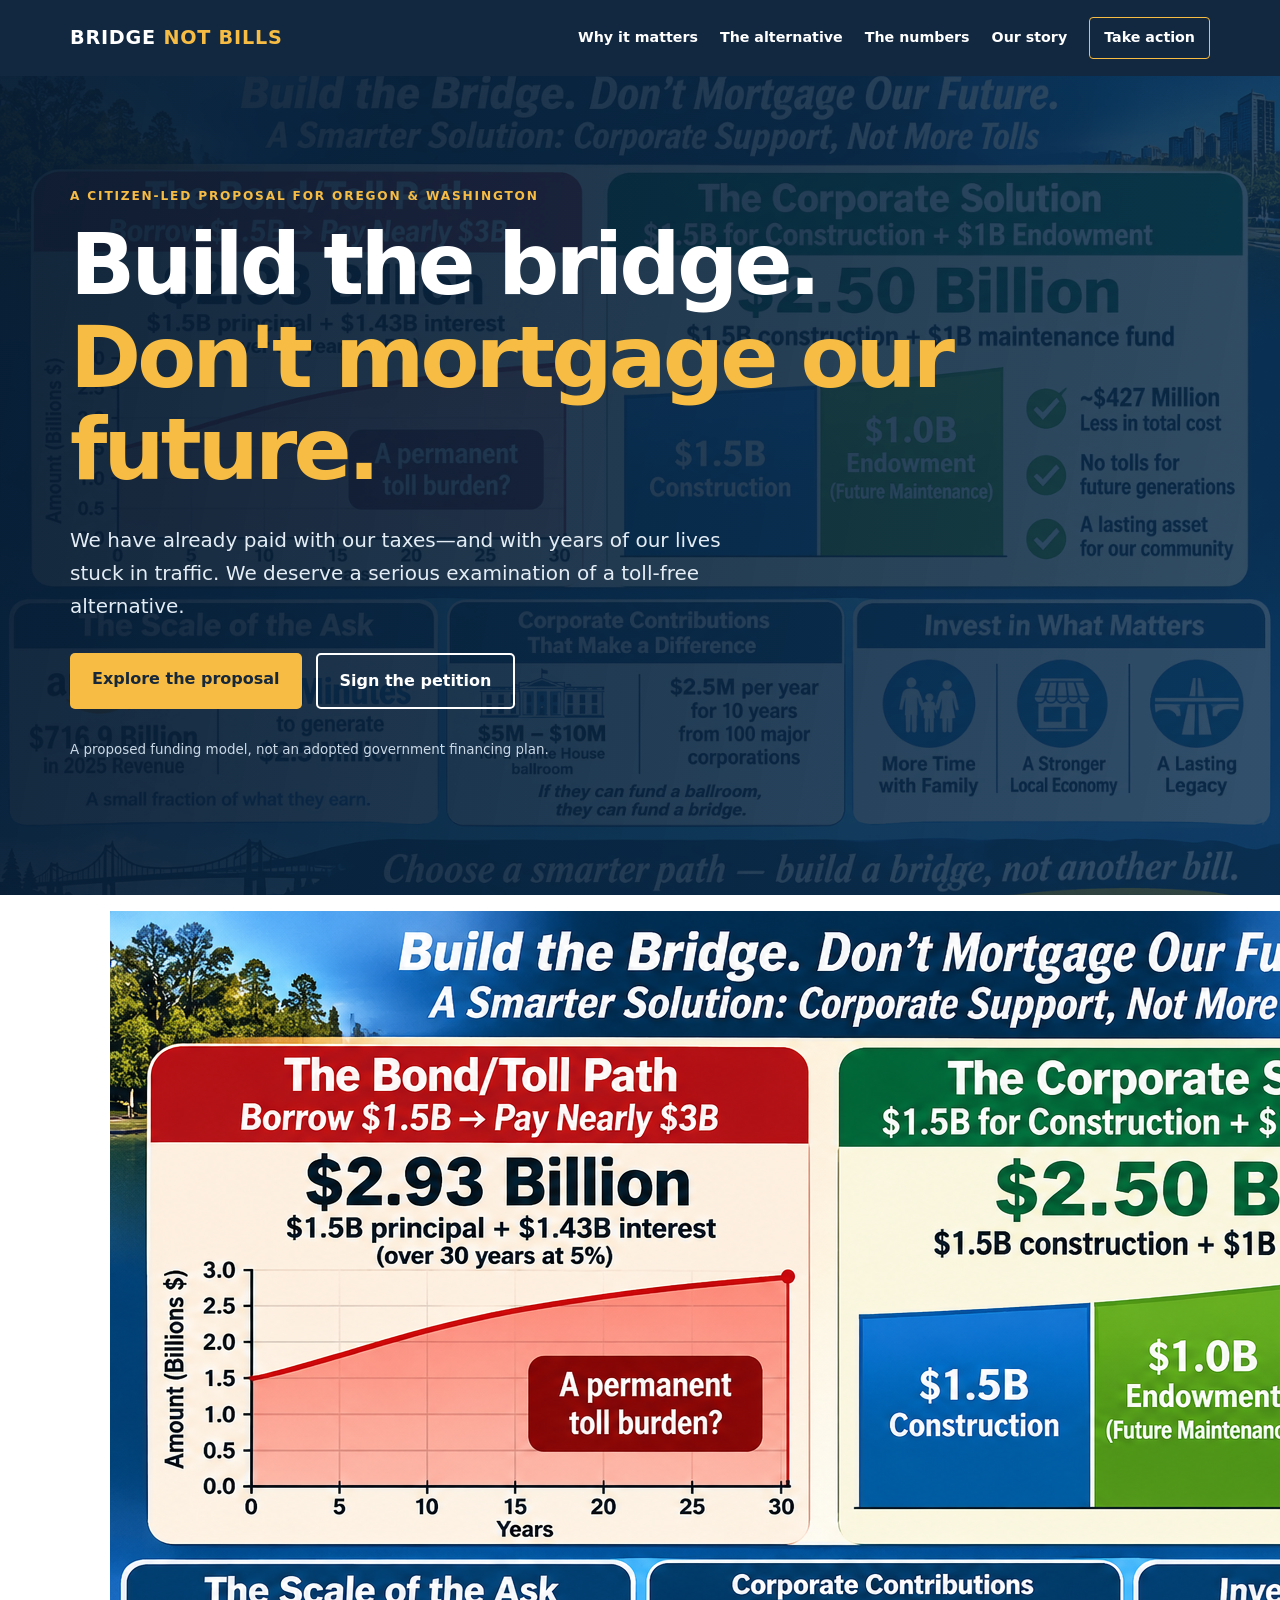
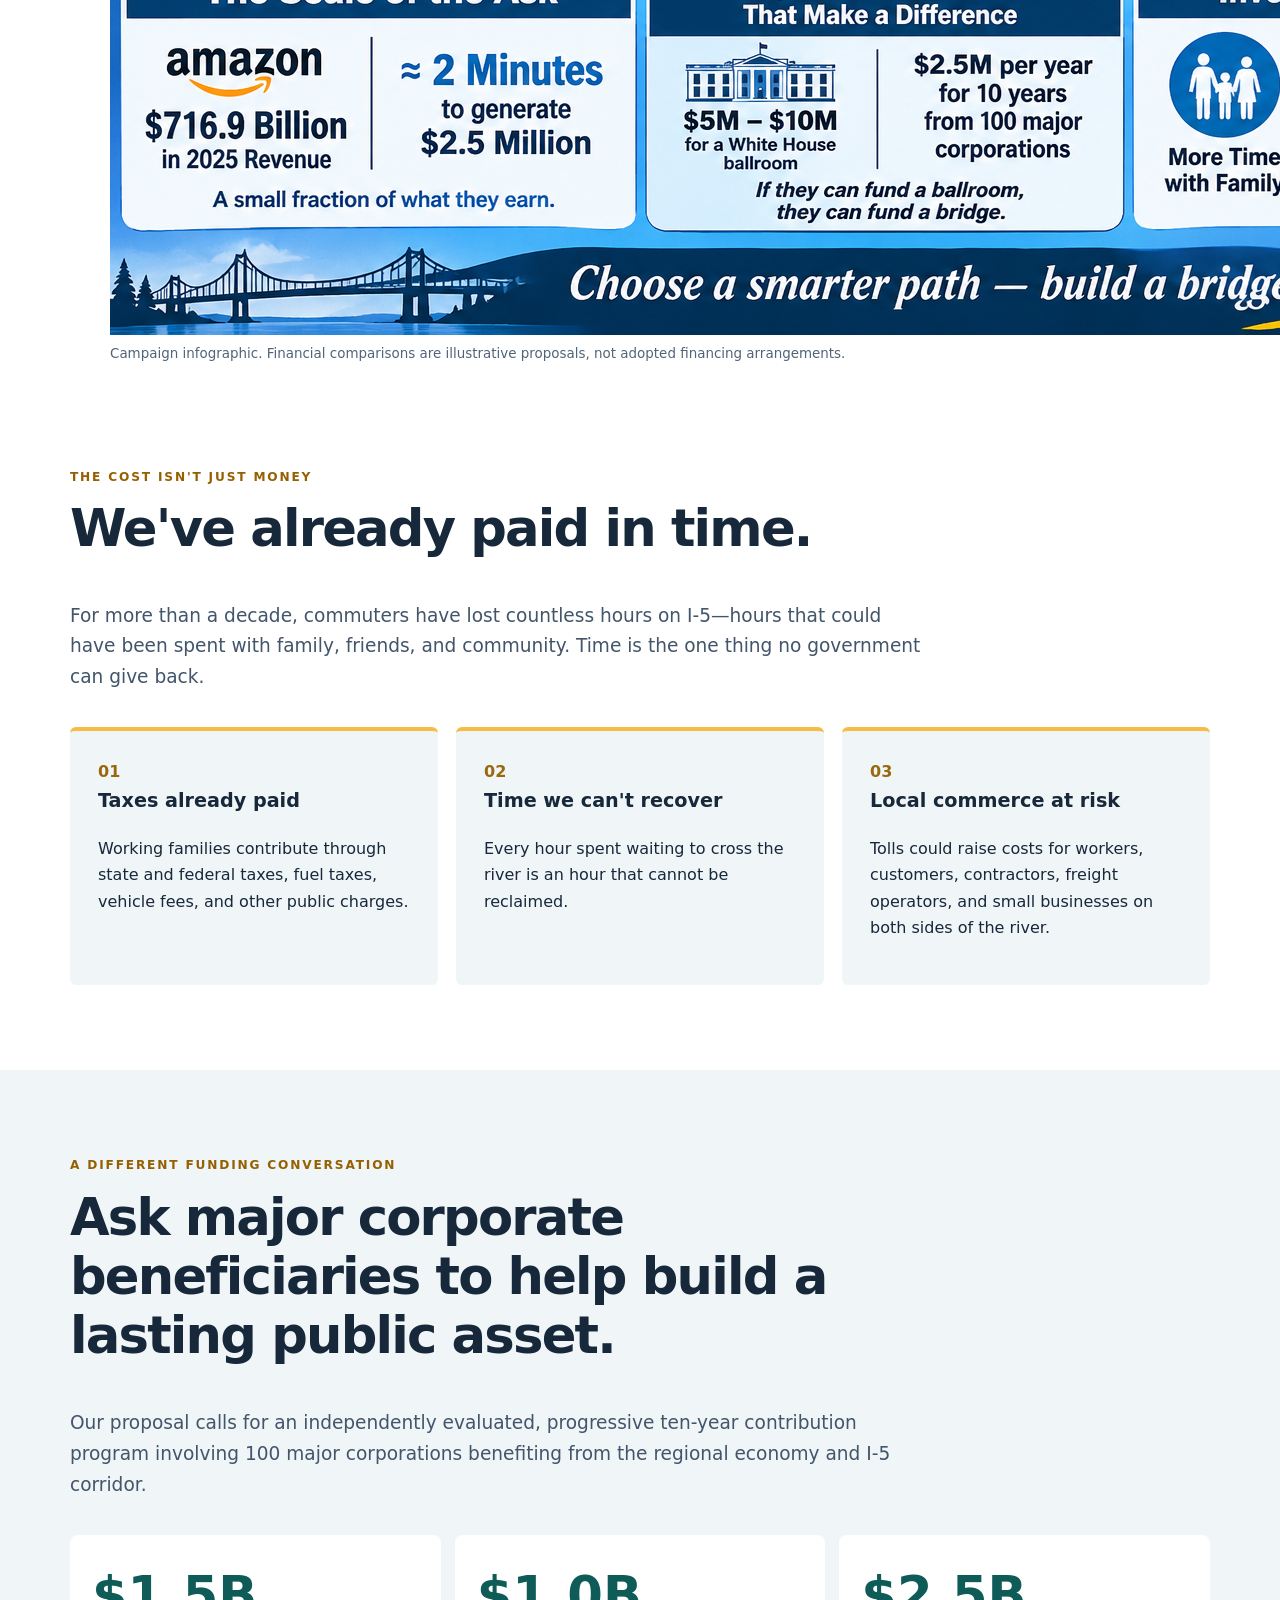
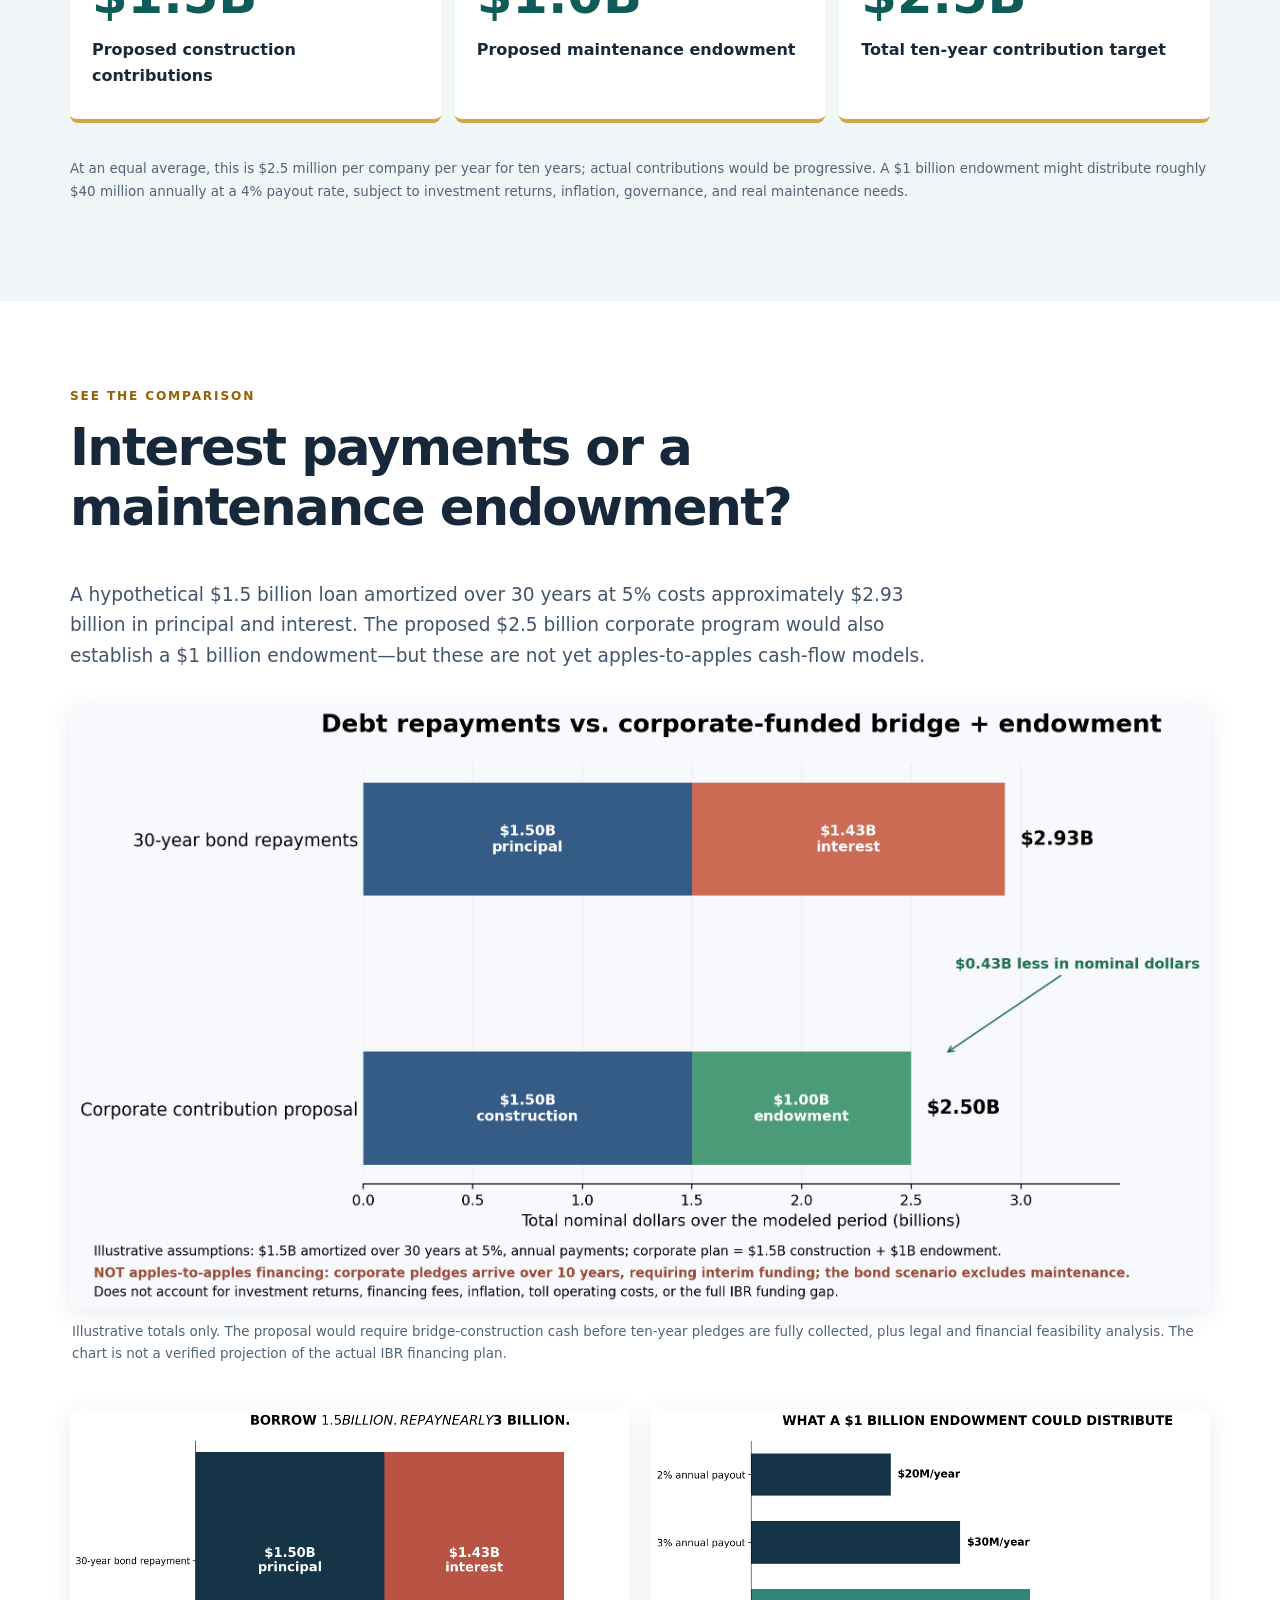
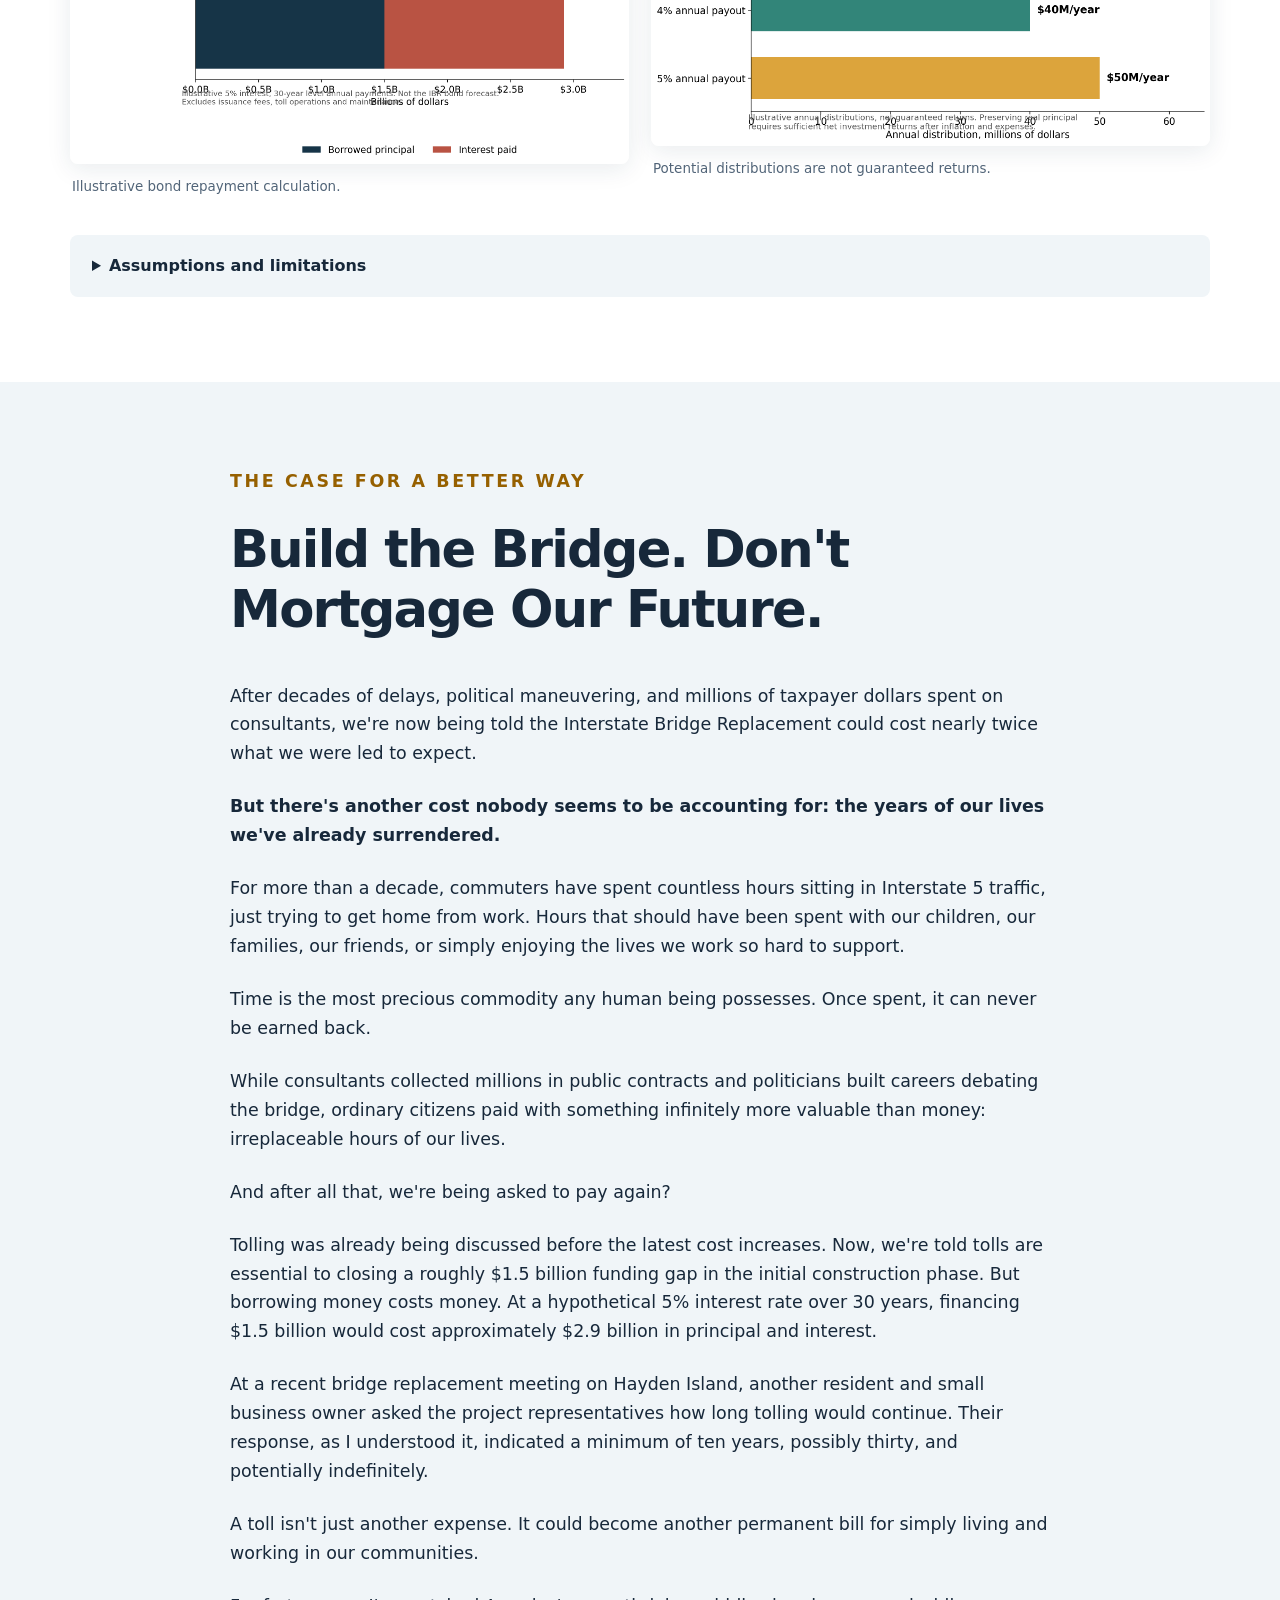
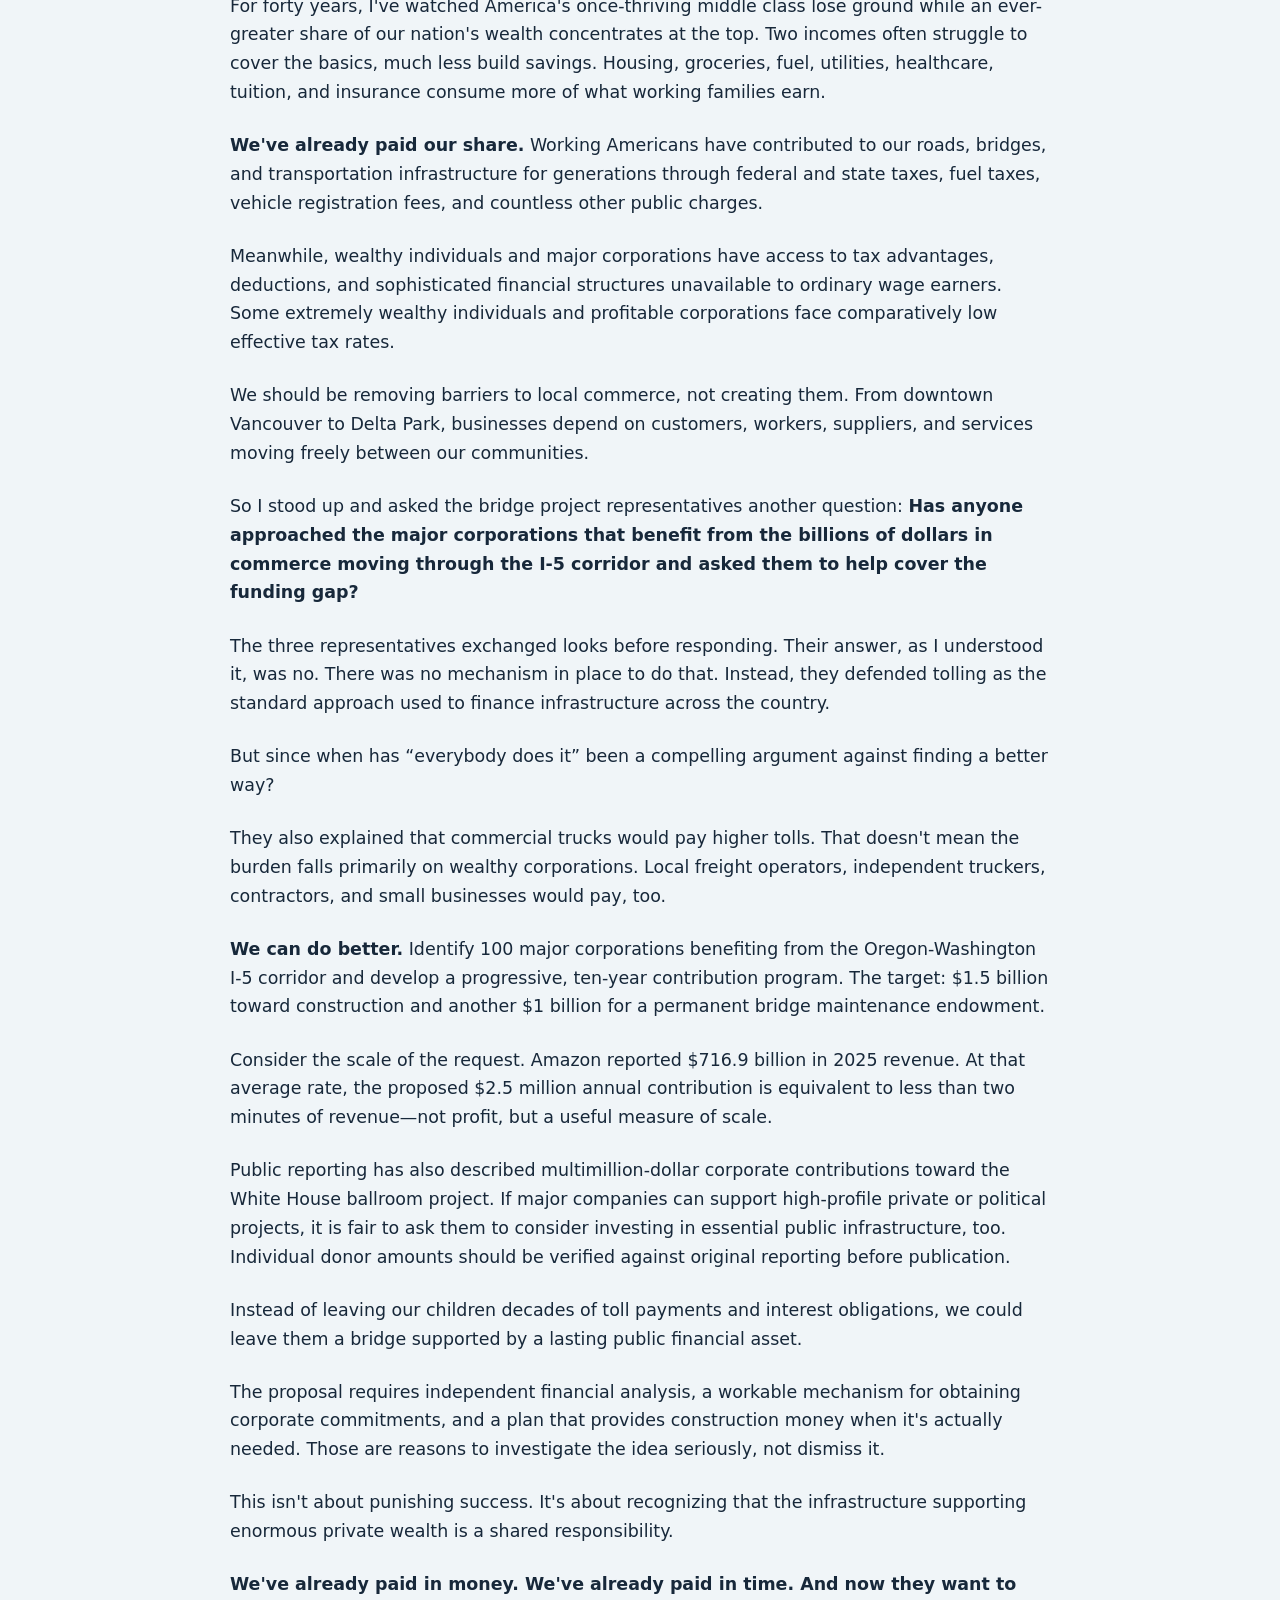
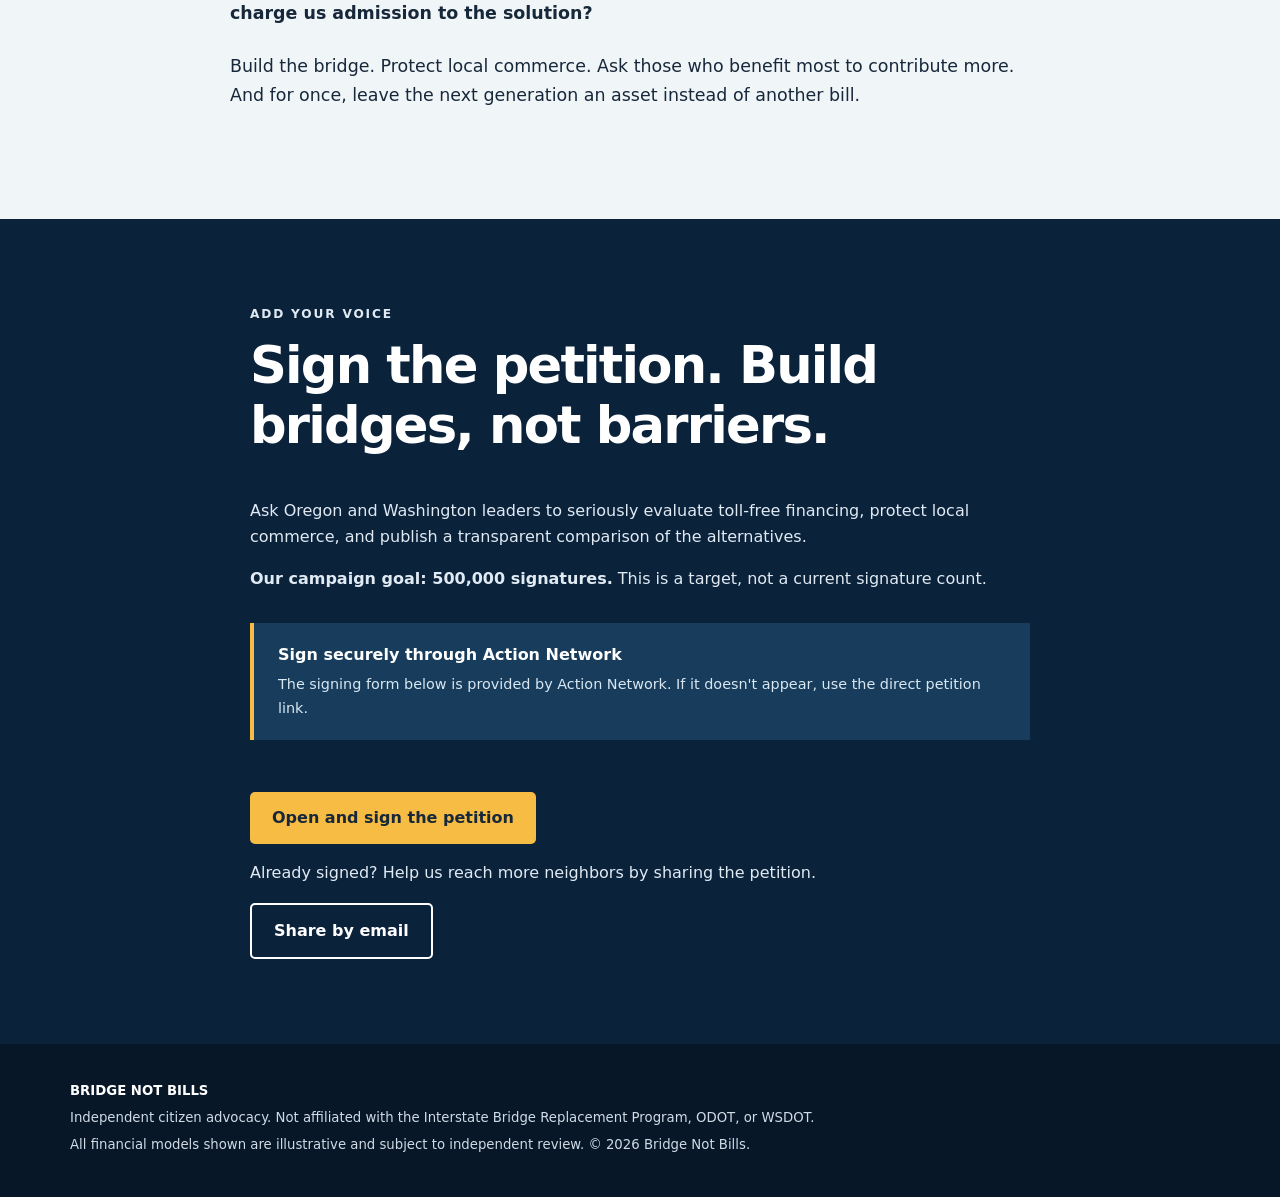
==== commit 3ffb486f: "Move campaign infographic below hero text and before first content section" ====
--- a/bridge_campaign_site/index.html
+++ b/bridge_campaign_site/index.html
@@ -1,9 +1,10 @@
 <!doctype html>
 <html lang="en"><head><meta charset="utf-8"><meta name="viewport" content="width=device-width,initial-scale=1"><meta name="description" content="A citizen-led proposal for a toll-free Interstate Bridge Replacement supported by corporate contributions and a permanent maintenance endowment."><title>Build the Bridge. Don't Mortgage Our Future.</title><link rel="stylesheet" href="styles.css"></head>
 <body><a class="skip" href="#main">Skip to content</a><header class="site-header"><div class="shell nav"><a class="brand" href="#top">BRIDGE <span>NOT BILLS</span></a><nav aria-label="Main navigation"><a href="#why">Why it matters</a><a href="#plan">The alternative</a><a href="#numbers">The numbers</a><a href="#story">Our story</a><a class="nav-cta" href="#action">Take action</a></nav></div></header>
-<main id="main"><section class="hero" id="top"><div class="shell hero-inner"><p class="eyebrow">A citizen-led proposal for Oregon & Washington</p><h1>Build the bridge.<br><em>Don't mortgage our future.</em></h1><p class="lede">We have already paid with our taxes—and with years of our lives stuck in traffic. We deserve a serious examination of a toll-free alternative.</p><div class="actions"><a class="button gold" href="#plan">Explore the proposal</a><a class="button outline" href="https://actionnetwork.org/petitions/32e74c0be89d81dbf839ac64249b23f08893174b" target="_blank" rel="noopener noreferrer">Sign the petition</a></div><p class="hero-note">A proposed funding model, not an adopted government financing plan.</p></div></section>
+<main id="main"><section class="hero" id="top"><div class="shell hero-inner"><p class="eyebrow">A citizen-led proposal for Oregon & Washington</p><h1>Build the bridge.<br><em>Don't mortgage our future.</em></h1><p class="lede">We have already paid with our taxes—and with years of our lives stuck in traffic. We deserve a serious examination of a toll-free alternative.</p><div class="actions"><a class="button gold" href="#plan">Explore the proposal</a><a class="button outline" href="https://actionnetwork.org/petitions/stop-interstate-bridge-tolls-build-the-bridge-dont-mortgage-our-future" target="_blank" rel="noopener noreferrer">Sign the petition</a></div><p class="hero-note">A proposed funding model, not an adopted government financing plan.</p></div></section>
+<section class="hero-graphic-section" aria-label="Campaign financing infographic"><div class="shell"><figure class="hero-graphic"><img src="assets/infographic.png" alt="Campaign infographic comparing illustrative bridge financing approaches and proposed corporate contributions" loading="eager"><figcaption>Campaign infographic. Financial comparisons are illustrative proposals, not adopted financing arrangements.</figcaption></figure></div></section>
 <section class="section" id="why"><div class="shell"><p class="eyebrow dark">The cost isn't just money</p><h2>We've already paid in time.</h2><p class="intro">For more than a decade, commuters have lost countless hours on I-5—hours that could have been spent with family, friends, and community. Time is the one thing no government can give back.</p><div class="cards"><article class="card"><span class="symbol">01</span><h3>Taxes already paid</h3><p>Working families contribute through state and federal taxes, fuel taxes, vehicle fees, and other public charges.</p></article><article class="card"><span class="symbol">02</span><h3>Time we can't recover</h3><p>Every hour spent waiting to cross the river is an hour that cannot be reclaimed.</p></article><article class="card"><span class="symbol">03</span><h3>Local commerce at risk</h3><p>Tolls could raise costs for workers, customers, contractors, freight operators, and small businesses on both sides of the river.</p></article></div></div></section>
 <section class="section alt" id="plan"><div class="shell"><p class="eyebrow dark">A different funding conversation</p><h2>Ask major corporate beneficiaries to help build a lasting public asset.</h2><p class="intro">Our proposal calls for an independently evaluated, progressive ten-year contribution program involving 100 major corporations benefiting from the regional economy and I-5 corridor.</p><div class="stat-grid"><div class="stat"><strong>$1.5B</strong><span>Proposed construction contributions</span></div><div class="stat"><strong>$1.0B</strong><span>Proposed maintenance endowment</span></div><div class="stat"><strong>$2.5B</strong><span>Total ten-year contribution target</span></div></div><p class="fine">At an equal average, this is $2.5 million per company per year for ten years; actual contributions would be progressive. A $1 billion endowment might distribute roughly $40 million annually at a 4% payout rate, subject to investment returns, inflation, governance, and real maintenance needs.</p></div></section>
 <section class="section" id="numbers"><div class="shell"><p class="eyebrow dark">See the comparison</p><h2>Interest payments or a maintenance endowment?</h2><p class="intro">A hypothetical $1.5 billion loan amortized over 30 years at 5% costs approximately $2.93 billion in principal and interest. The proposed $2.5 billion corporate program would also establish a $1 billion endowment—but these are not yet apples-to-apples cash-flow models.</p><figure class="feature"><img src="assets/06_bond_vs_corporate_direct_comparison.png" alt="Illustrative comparison of $2.93 billion in bond repayments and $2.5 billion in proposed corporate contributions including an endowment" loading="lazy"><figcaption>Illustrative totals only. The proposal would require bridge-construction cash before ten-year pledges are fully collected, plus legal and financial feasibility analysis. The chart is not a verified projection of the actual IBR financing plan.</figcaption></figure><div class="two"><figure><img src="assets/01_bond_interest.png" alt="Hypothetical bond principal and interest over 30 years" loading="lazy"><figcaption>Illustrative bond repayment calculation.</figcaption></figure><figure><img src="assets/03_endowment_income.png" alt="Potential annual maintenance distributions from a billion-dollar endowment" loading="lazy"><figcaption>Potential distributions are not guaranteed returns.</figcaption></figure></div><details class="method"><summary>Assumptions and limitations</summary><p>Bond example: $1.5B principal, fixed 5% annual rate, 30 annual amortizing payments. Corporate proposal: $1.5B construction funding plus $1B endowment from ten-year pledges. A credible comparison must also model timing of construction outlays, bridge financing, actual toll-backed debt, maintenance, investment volatility, inflation, collection costs, and legal feasibility. The proposed figures do not establish that all actual IBR funding gaps would be closed or tolls eliminated.</p></details></div></section>
 <section class="section alt" id="story"><div class="shell reading"><p class="eyebrow dark">The case for a better way</p><h2>Build the Bridge. Don't Mortgage Our Future.</h2><p>After decades of delays, political maneuvering, and millions of taxpayer dollars spent on consultants, we're now being told the Interstate Bridge Replacement could cost nearly twice what we were led to expect.</p><p><strong>But there's another cost nobody seems to be accounting for: the years of our lives we've already surrendered.</strong></p><p>For more than a decade, commuters have spent countless hours sitting in Interstate 5 traffic, just trying to get home from work. Hours that should have been spent with our children, our families, our friends, or simply enjoying the lives we work so hard to support.</p><p>Time is the most precious commodity any human being possesses. Once spent, it can never be earned back.</p><p>While consultants collected millions in public contracts and politicians built careers debating the bridge, ordinary citizens paid with something infinitely more valuable than money: irreplaceable hours of our lives.</p><p>And after all that, we're being asked to pay again?</p><p>Tolling was already being discussed before the latest cost increases. Now, we're told tolls are essential to closing a roughly $1.5 billion funding gap in the initial construction phase. But borrowing money costs money. At a hypothetical 5% interest rate over 30 years, financing $1.5 billion would cost approximately $2.9 billion in principal and interest.</p><p>At a recent bridge replacement meeting on Hayden Island, another resident and small business owner asked the project representatives how long tolling would continue. Their response, as I understood it, indicated a minimum of ten years, possibly thirty, and potentially indefinitely.</p><p>A toll isn't just another expense. It could become another permanent bill for simply living and working in our communities.</p><p>For forty years, I've watched America's once-thriving middle class lose ground while an ever-greater share of our nation's wealth concentrates at the top. Two incomes often struggle to cover the basics, much less build savings. Housing, groceries, fuel, utilities, healthcare, tuition, and insurance consume more of what working families earn.</p><p><strong>We've already paid our share.</strong> Working Americans have contributed to our roads, bridges, and transportation infrastructure for generations through federal and state taxes, fuel taxes, vehicle registration fees, and countless other public charges.</p><p>Meanwhile, wealthy individuals and major corporations have access to tax advantages, deductions, and sophisticated financial structures unavailable to ordinary wage earners. Some extremely wealthy individuals and profitable corporations face comparatively low effective tax rates.</p><p>We should be removing barriers to local commerce, not creating them. From downtown Vancouver to Delta Park, businesses depend on customers, workers, suppliers, and services moving freely between our communities.</p><p>So I stood up and asked the bridge project representatives another question: <strong>Has anyone approached the major corporations that benefit from the billions of dollars in commerce moving through the I-5 corridor and asked them to help cover the funding gap?</strong></p><p>The three representatives exchanged looks before responding. Their answer, as I understood it, was no. There was no mechanism in place to do that. Instead, they defended tolling as the standard approach used to finance infrastructure across the country.</p><p>But since when has “everybody does it” been a compelling argument against finding a better way?</p><p>They also explained that commercial trucks would pay higher tolls. That doesn't mean the burden falls primarily on wealthy corporations. Local freight operators, independent truckers, contractors, and small businesses would pay, too.</p><p><strong>We can do better.</strong> Identify 100 major corporations benefiting from the Oregon-Washington I-5 corridor and develop a progressive, ten-year contribution program. The target: $1.5 billion toward construction and another $1 billion for a permanent bridge maintenance endowment.</p><p>Consider the scale of the request. Amazon reported $716.9 billion in 2025 revenue. At that average rate, the proposed $2.5 million annual contribution is equivalent to less than two minutes of revenue—not profit, but a useful measure of scale.</p><p>Public reporting has also described multimillion-dollar corporate contributions toward the White House ballroom project. If major companies can support high-profile private or political projects, it is fair to ask them to consider investing in essential public infrastructure, too. Individual donor amounts should be verified against original reporting before publication.</p><p>Instead of leaving our children decades of toll payments and interest obligations, we could leave them a bridge supported by a lasting public financial asset.</p><p>The proposal requires independent financial analysis, a workable mechanism for obtaining corporate commitments, and a plan that provides construction money when it's actually needed. Those are reasons to investigate the idea seriously, not dismiss it.</p><p>This isn't about punishing success. It's about recognizing that the infrastructure supporting enormous private wealth is a shared responsibility.</p><p><strong>We've already paid in money. We've already paid in time. And now they want to charge us admission to the solution?</strong></p><p>Build the bridge. Protect local commerce. Ask those who benefit most to contribute more. And for once, leave the next generation an asset instead of another bill.</p></div></section>
-<section class="section action-section" id="action"><div class="shell action-inner"><p class="eyebrow">Add your voice</p><h2>Sign the petition. Build bridges, not barriers.</h2><p>Ask Oregon and Washington leaders to seriously evaluate toll-free financing, protect local commerce, and publish a transparent comparison of the alternatives.</p><p><strong>Our campaign goal: 500,000 signatures.</strong> This is a target, not a current signature count.</p><div class="status"><strong>Sign securely through Action Network</strong><span>The signing form below is provided by Action Network. If it doesn't appear, use the direct petition link.</span></div><div id="can-petition-area-32e74c0be89d81dbf839ac64249b23f08893174b" style="width:100%;background:#fff;color:#17283a;border-radius:8px;overflow:hidden;margin:22px 0"></div><script src="https://actionnetwork.org/widgets/v5/petition/32e74c0be89d81dbf839ac64249b23f08893174b?format=js&amp;source=widget" async></script><p><a class="button gold" href="https://actionnetwork.org/petitions/32e74c0be89d81dbf839ac64249b23f08893174b" target="_blank" rel="noopener noreferrer">Open and sign the petition</a></p><p>Already signed? Help us reach more neighbors by sharing the petition.</p><a class="button outline" href="mailto:?subject=Sign%20the%20Bridge%20Not%20Tolls%20Petition&amp;body=Please%20sign%20and%20share%20our%20petition%20to%20ask%20Oregon%20and%20Washington%20to%20evaluate%20toll-free%20financing%20for%20the%20Interstate%20Bridge%3A%20https%3A%2F%2Factionnetwork.org%2Fpetitions%2F32e74c0be89d81dbf839ac64249b23f08893174b">Share by email</a></div></section></main><footer><div class="shell"><strong>BRIDGE NOT BILLS</strong><p>Independent citizen advocacy. Not affiliated with the Interstate Bridge Replacement Program, ODOT, or WSDOT.</p><p>All financial models shown are illustrative and subject to independent review. © <span id="year">2026</span> Bridge Not Bills.</p></div></footer><script src="script.js"></script></body></html>
+<section class="section action-section" id="action"><div class="shell action-inner"><p class="eyebrow">Add your voice</p><h2>Sign the petition. Build bridges, not barriers.</h2><p>Ask Oregon and Washington leaders to seriously evaluate toll-free financing, protect local commerce, and publish a transparent comparison of the alternatives.</p><p><strong>Our campaign goal: 500,000 signatures.</strong> This is a target, not a current signature count.</p><div class="status"><strong>Sign securely through Action Network</strong><span>The signing form below is provided by Action Network. If it doesn't appear, use the direct petition link.</span></div><link href="https://actionnetwork.org/css/style-embed-v3.css" rel="stylesheet" type="text/css"><script src="https://actionnetwork.org/widgets/v6/petition/stop-interstate-bridge-tolls-build-the-bridge-dont-mortgage-our-future?format=js&amp;source=widget"></script><div id="can-petition-area-stop-interstate-bridge-tolls-build-the-bridge-dont-mortgage-our-future" style="width:100%;background:#fff;color:#17283a;border-radius:8px;overflow:hidden;margin:22px 0"></div><p><a class="button gold" href="https://actionnetwork.org/petitions/stop-interstate-bridge-tolls-build-the-bridge-dont-mortgage-our-future" target="_blank" rel="noopener noreferrer">Open and sign the petition</a></p><p>Already signed? Help us reach more neighbors by sharing the petition.</p><a class="button outline" href="mailto:?subject=Sign%20the%20Bridge%20Not%20Tolls%20Petition&amp;body=Please%20sign%20and%20share%20our%20petition%20to%20ask%20Oregon%20and%20Washington%20to%20evaluate%20toll-free%20financing%20for%20the%20Interstate%20Bridge%3A%20https%3A%2F%2Factionnetwork.org%2Fpetitions%2F32e74c0be89d81dbf839ac64249b23f08893174b">Share by email</a></div></section></main><footer><div class="shell"><strong>BRIDGE NOT BILLS</strong><p>Independent citizen advocacy. Not affiliated with the Interstate Bridge Replacement Program, ODOT, or WSDOT.</p><p>All financial models shown are illustrative and subject to independent review. © <span id="year">2026</span> Bridge Not Bills.</p></div></footer><script src="script.js"></script></body></html>
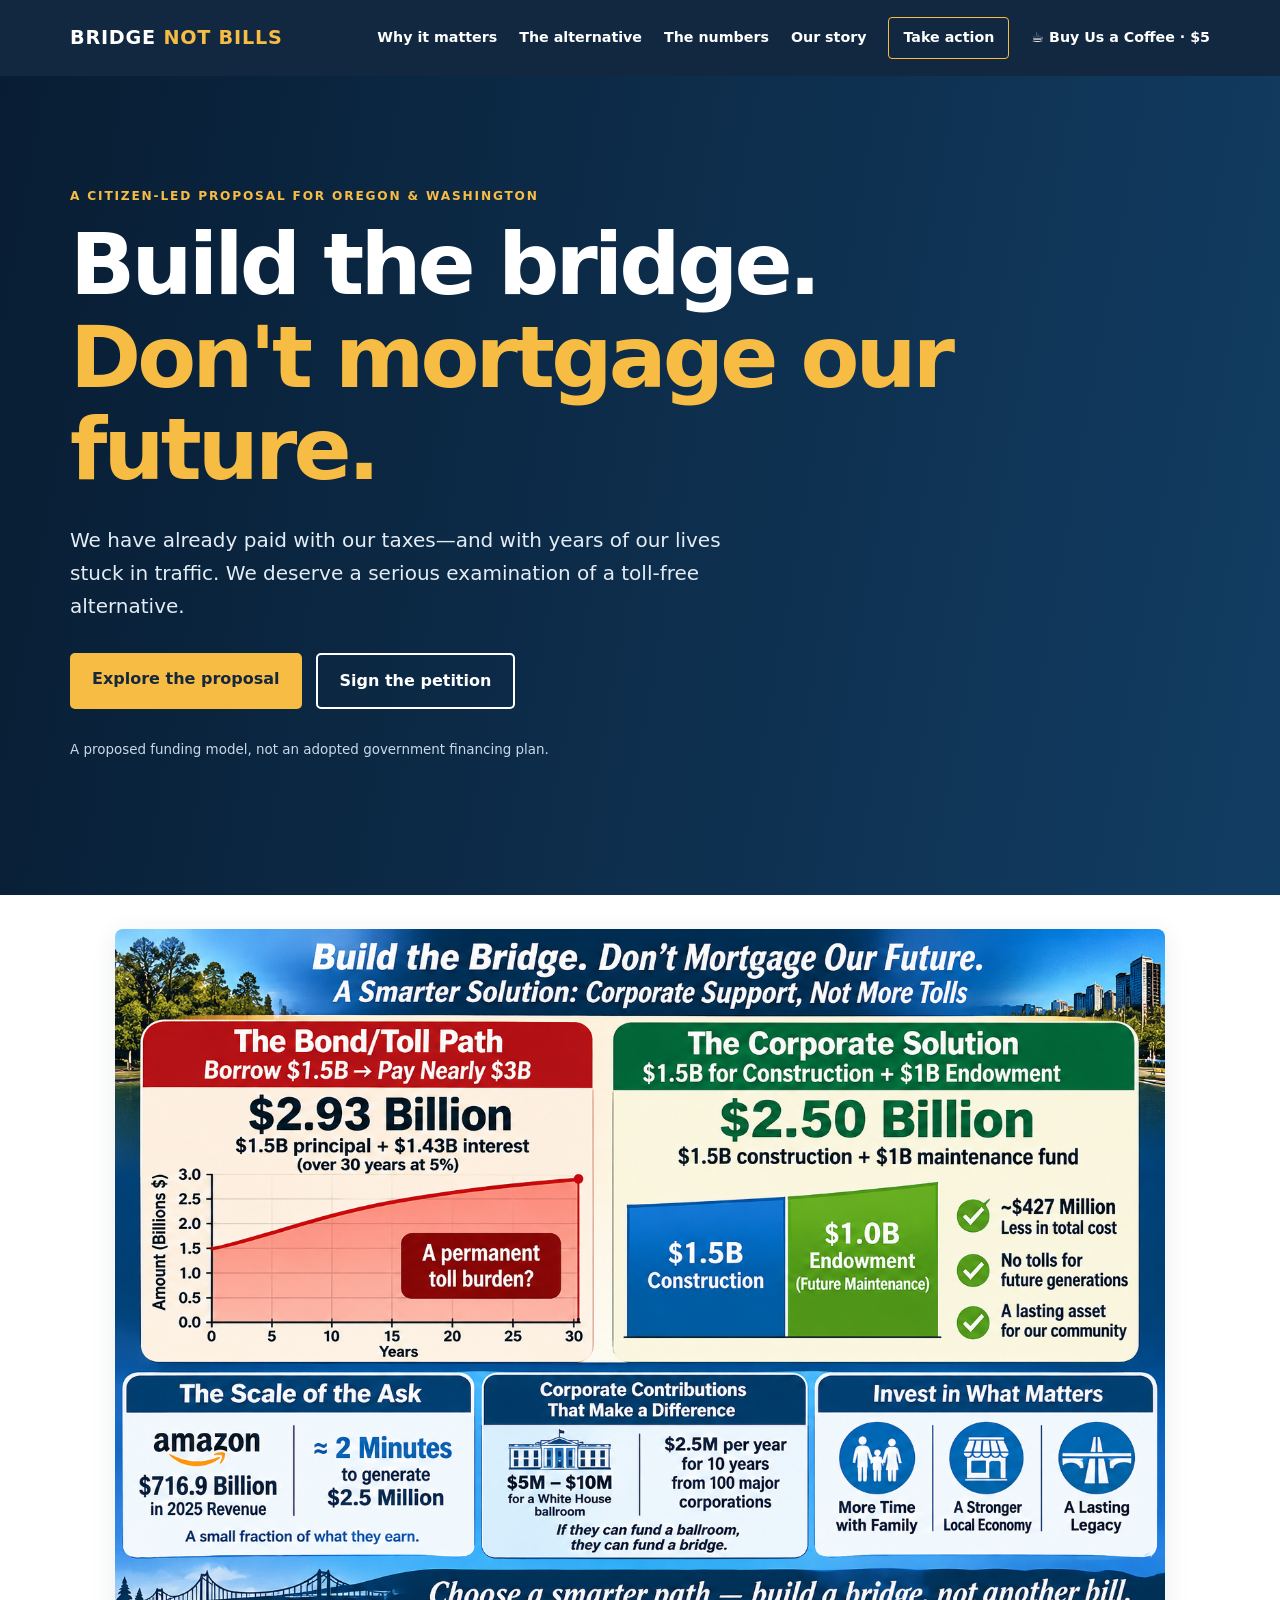
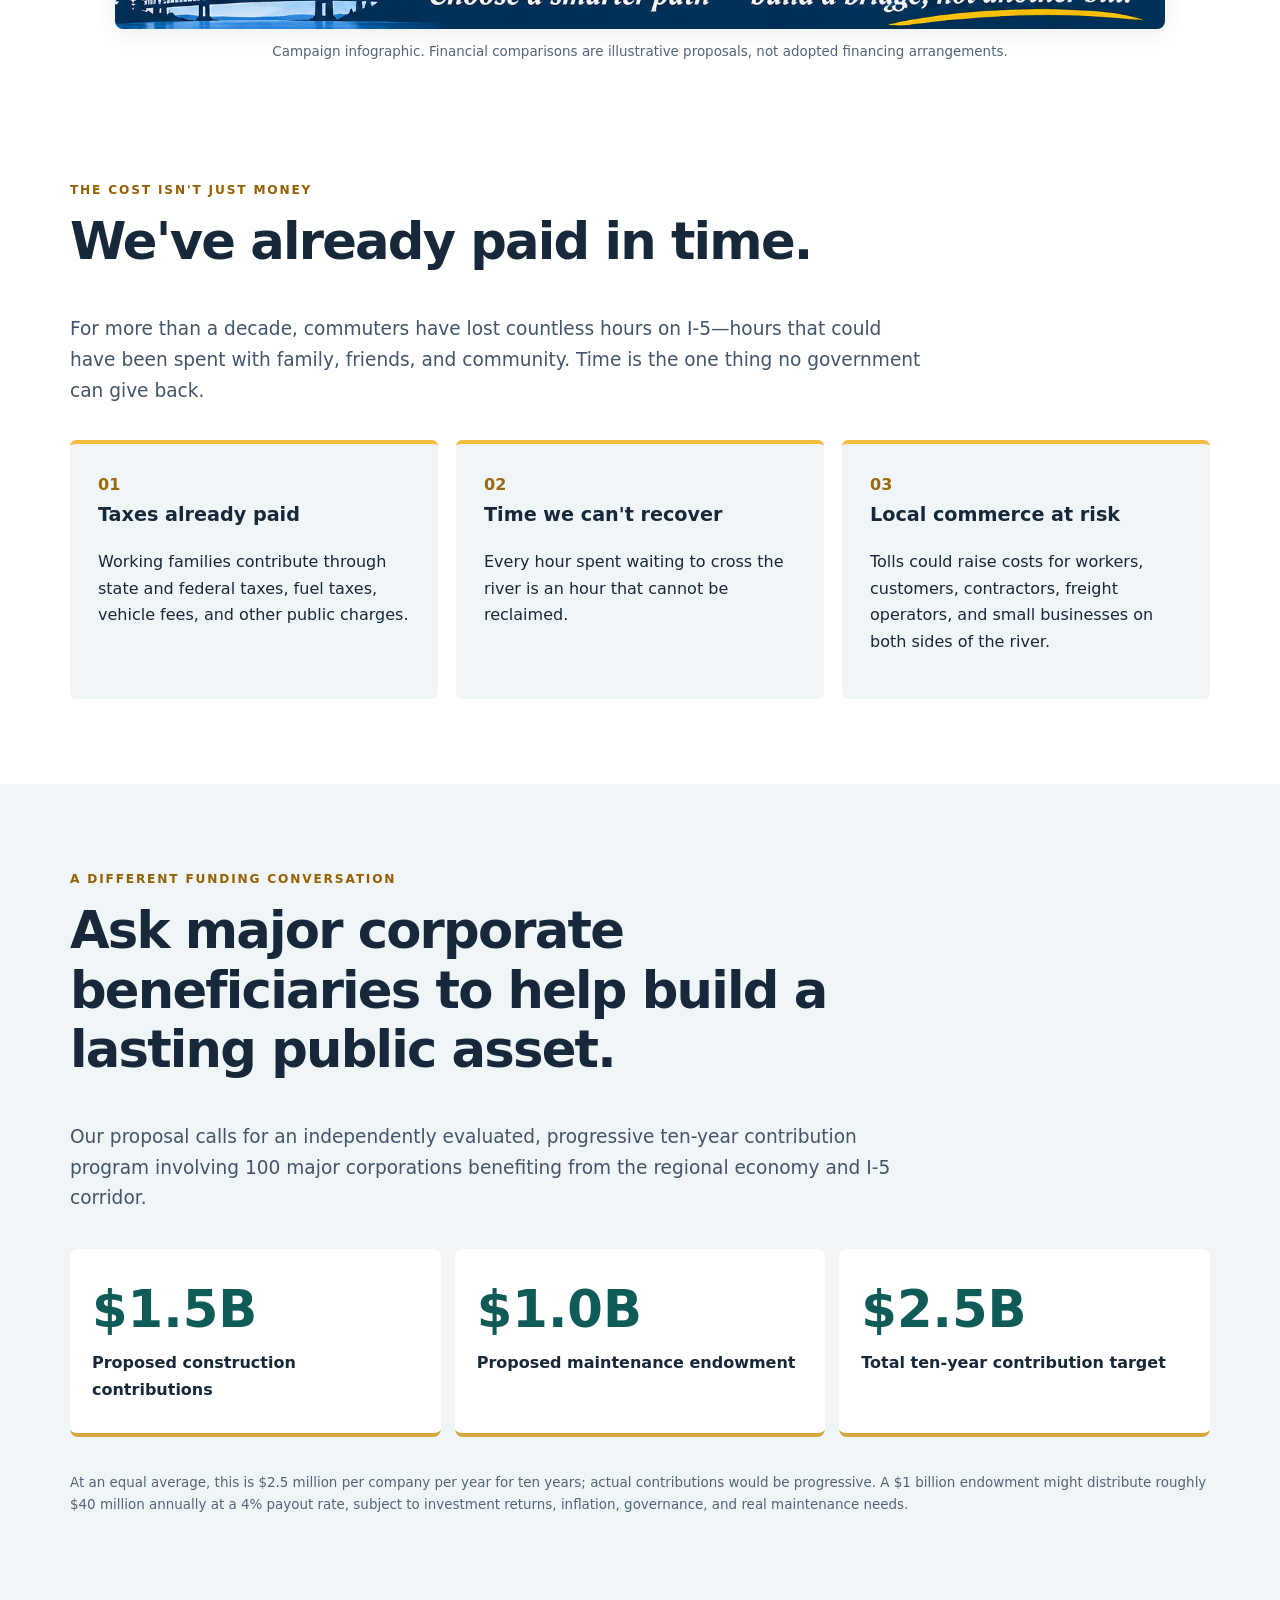
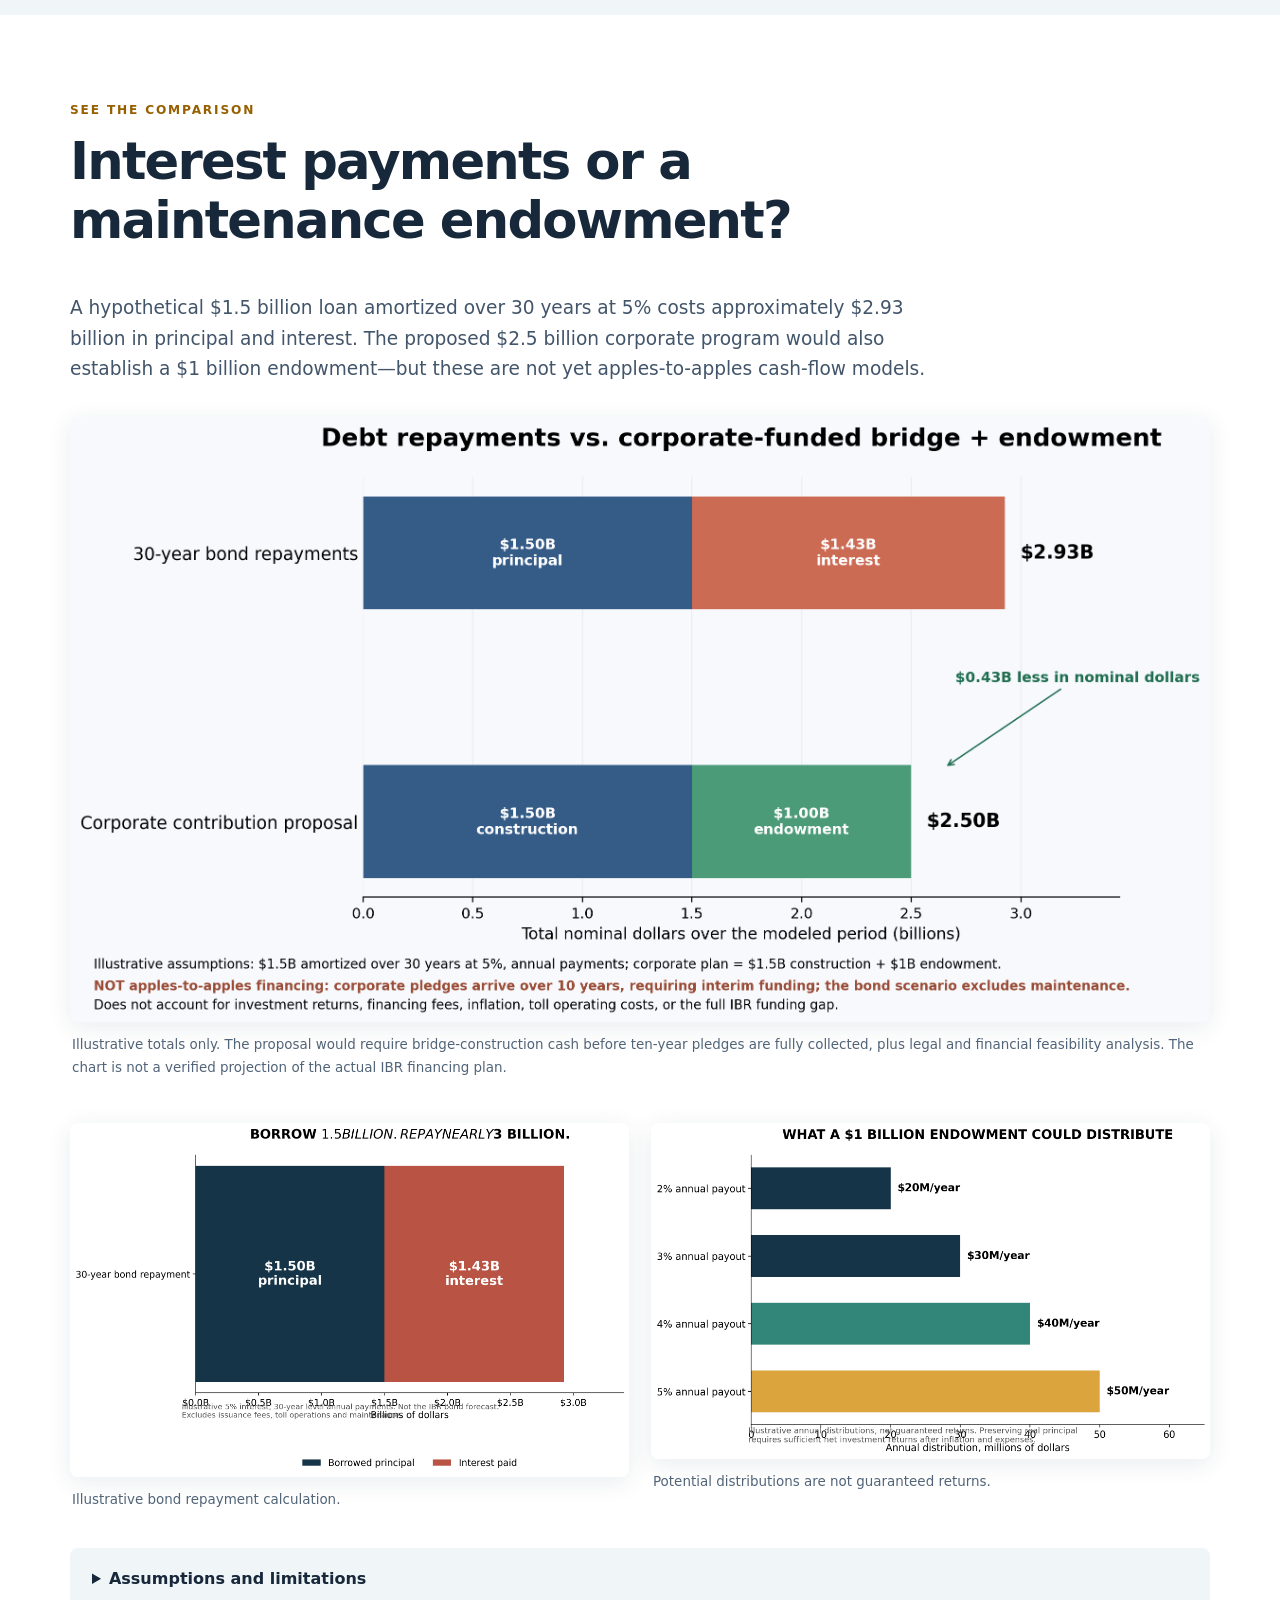
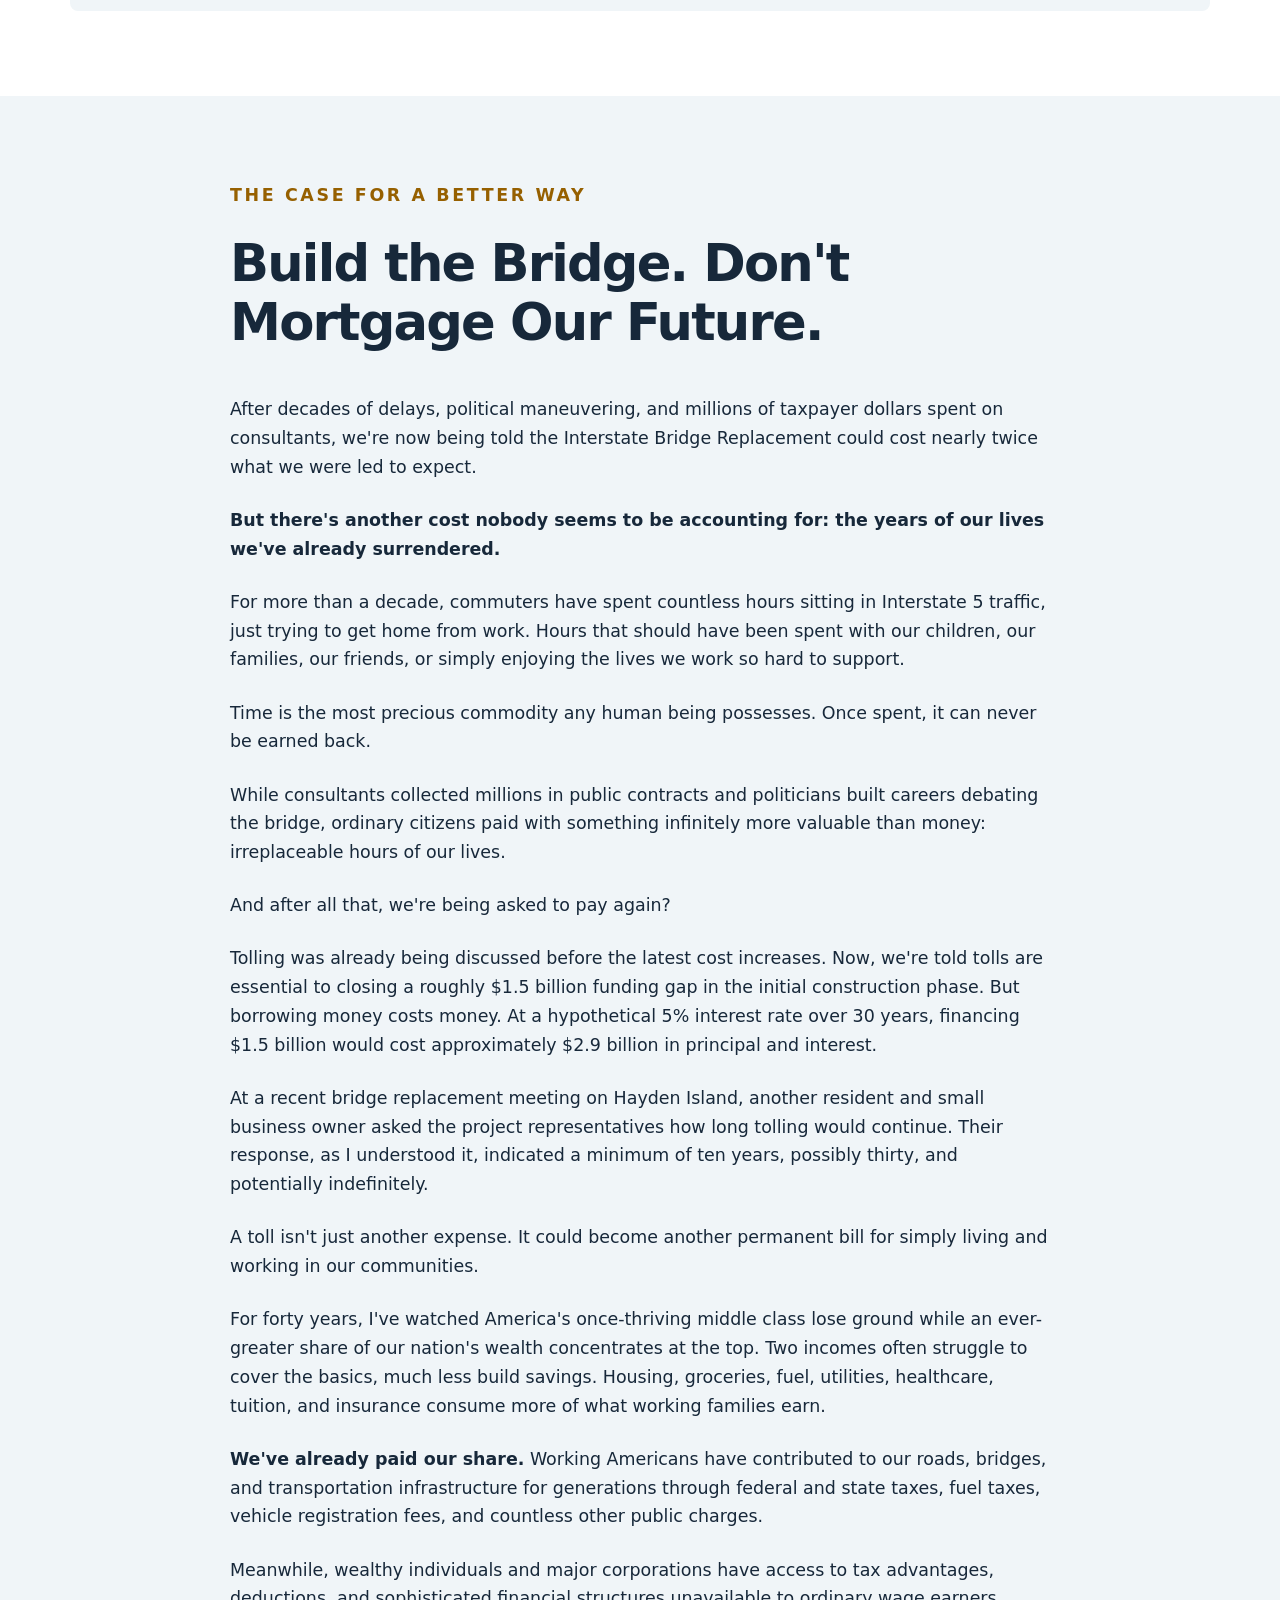
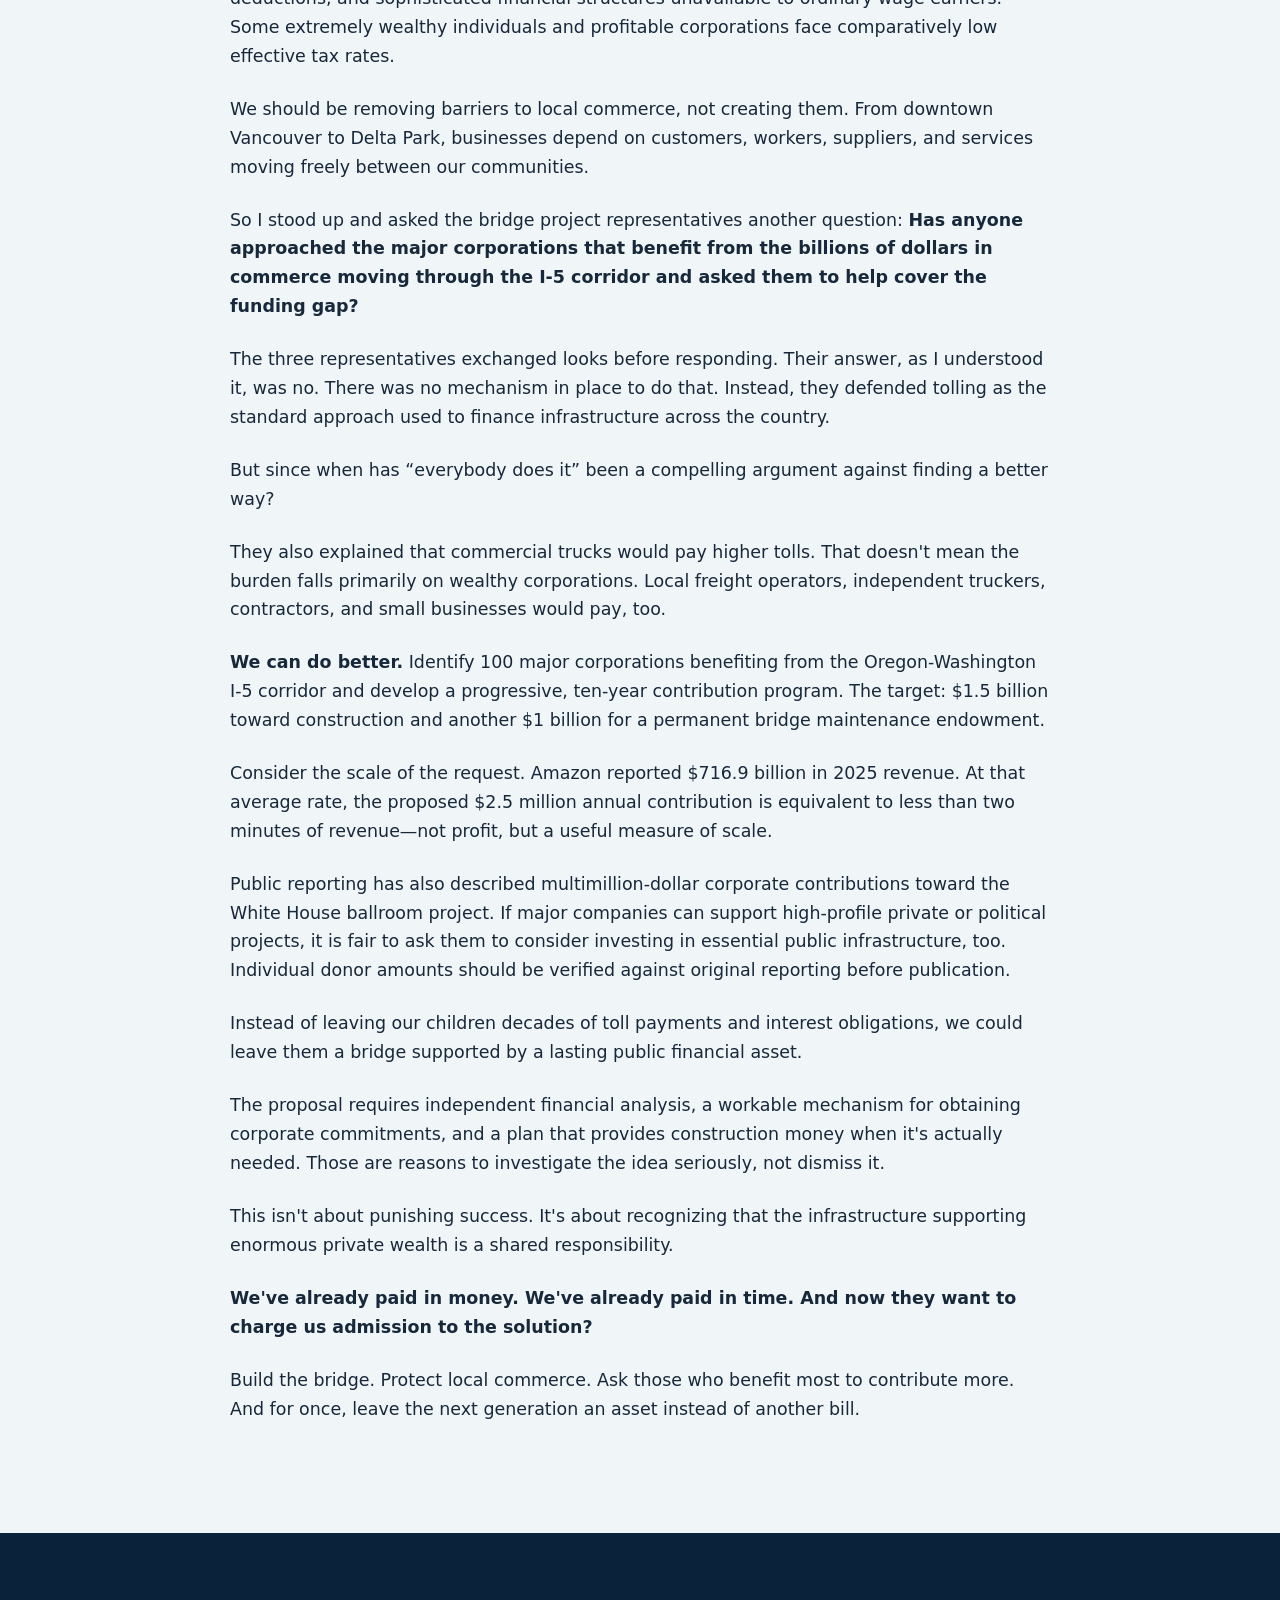
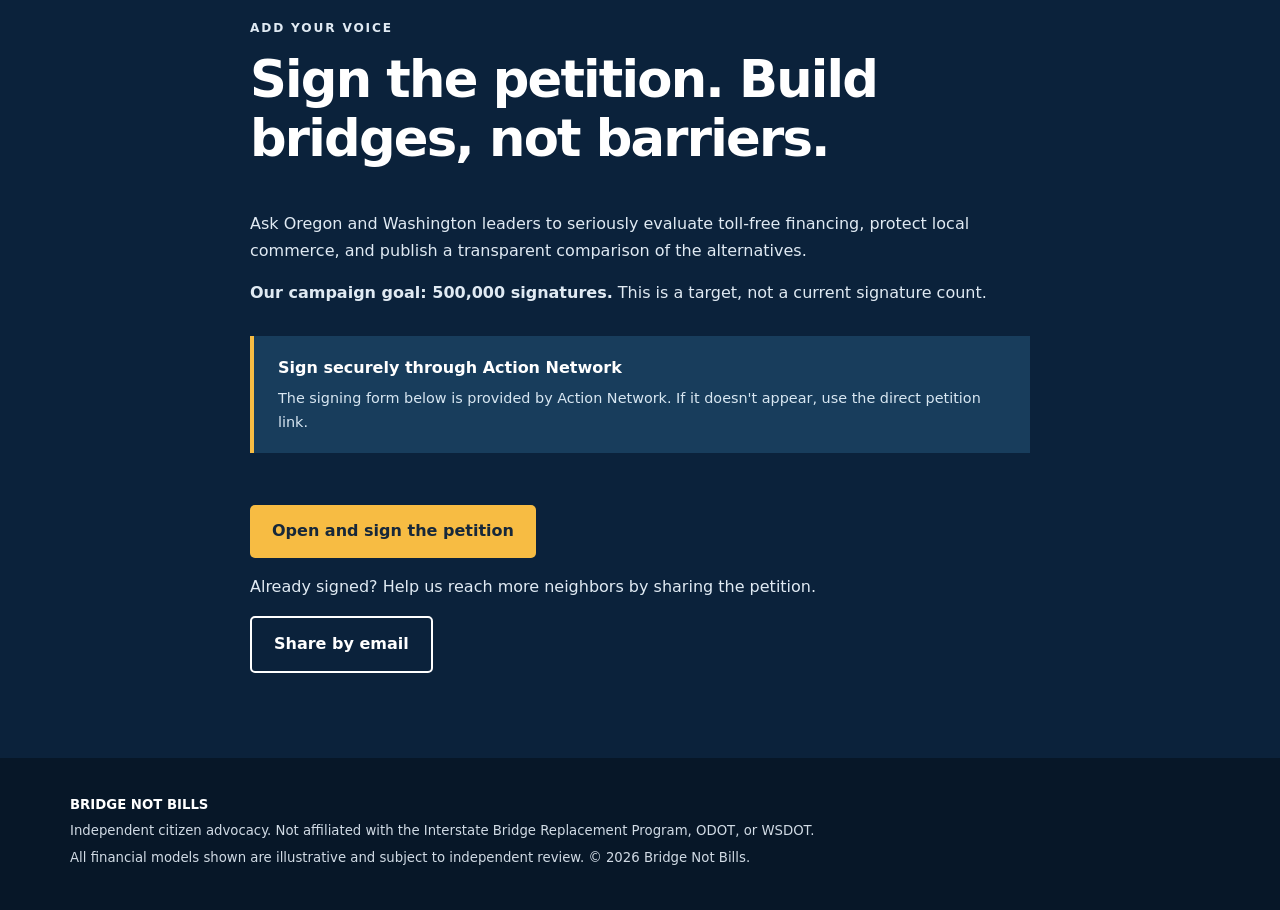
==== commit 0ead534f: "Add Buy Me a Coffee $5 button to top navigation" ====
--- a/bridge_campaign_site/index.html
+++ b/bridge_campaign_site/index.html
@@ -1,6 +1,6 @@
 <!doctype html>
 <html lang="en"><head><meta charset="utf-8"><meta name="viewport" content="width=device-width,initial-scale=1"><meta name="description" content="A citizen-led proposal for a toll-free Interstate Bridge Replacement supported by corporate contributions and a permanent maintenance endowment."><title>Build the Bridge. Don't Mortgage Our Future.</title><link rel="stylesheet" href="styles.css"></head>
-<body><a class="skip" href="#main">Skip to content</a><header class="site-header"><div class="shell nav"><a class="brand" href="#top">BRIDGE <span>NOT BILLS</span></a><nav aria-label="Main navigation"><a href="#why">Why it matters</a><a href="#plan">The alternative</a><a href="#numbers">The numbers</a><a href="#story">Our story</a><a class="nav-cta" href="#action">Take action</a></nav></div></header>
+<body><a class="skip" href="#main">Skip to content</a><header class="site-header"><div class="shell nav"><a class="brand" href="#top">BRIDGE <span>NOT BILLS</span></a><nav aria-label="Main navigation"><a href="#why">Why it matters</a><a href="#plan">The alternative</a><a href="#numbers">The numbers</a><a href="#story">Our story</a><a class="nav-cta" href="#action">Take action</a><a class="coffee-nav" href="https://buymeacoffee.com/nobridgetoll" target="_blank" rel="noopener noreferrer" aria-label="Buy us a coffee — contribute five dollars">☕ Buy Us a Coffee · $5</a></nav></div></header>
 <main id="main"><section class="hero" id="top"><div class="shell hero-inner"><p class="eyebrow">A citizen-led proposal for Oregon & Washington</p><h1>Build the bridge.<br><em>Don't mortgage our future.</em></h1><p class="lede">We have already paid with our taxes—and with years of our lives stuck in traffic. We deserve a serious examination of a toll-free alternative.</p><div class="actions"><a class="button gold" href="#plan">Explore the proposal</a><a class="button outline" href="https://actionnetwork.org/petitions/stop-interstate-bridge-tolls-build-the-bridge-dont-mortgage-our-future" target="_blank" rel="noopener noreferrer">Sign the petition</a></div><p class="hero-note">A proposed funding model, not an adopted government financing plan.</p></div></section>
 <section class="hero-graphic-section" aria-label="Campaign financing infographic"><div class="shell"><figure class="hero-graphic"><img src="assets/infographic.png" alt="Campaign infographic comparing illustrative bridge financing approaches and proposed corporate contributions" loading="eager"><figcaption>Campaign infographic. Financial comparisons are illustrative proposals, not adopted financing arrangements.</figcaption></figure></div></section>
 <section class="section" id="why"><div class="shell"><p class="eyebrow dark">The cost isn't just money</p><h2>We've already paid in time.</h2><p class="intro">For more than a decade, commuters have lost countless hours on I-5—hours that could have been spent with family, friends, and community. Time is the one thing no government can give back.</p><div class="cards"><article class="card"><span class="symbol">01</span><h3>Taxes already paid</h3><p>Working families contribute through state and federal taxes, fuel taxes, vehicle fees, and other public charges.</p></article><article class="card"><span class="symbol">02</span><h3>Time we can't recover</h3><p>Every hour spent waiting to cross the river is an hour that cannot be reclaimed.</p></article><article class="card"><span class="symbol">03</span><h3>Local commerce at risk</h3><p>Tolls could raise costs for workers, customers, contractors, freight operators, and small businesses on both sides of the river.</p></article></div></div></section>
--- a/bridge_campaign_site/styles.css
+++ b/bridge_campaign_site/styles.css
@@ -1 +1 @@
-:root{--navy:#0b223b;--blue:#153d61;--gold:#f7bc43;--ink:#17283a;--muted:#516478;--paper:#fff;--mist:#f0f5f8}*{box-sizing:border-box}html{scroll-behavior:smooth}body{margin:0;color:var(--ink);font-family:system-ui,-apple-system,Segoe UI,Roboto,sans-serif;line-height:1.65}a{color:inherit}.shell{width:min(1140px,calc(100% - 40px));margin:auto}.skip{position:absolute;left:-999px;top:0;background:#fff;padding:8px}.skip:focus{left:10px;z-index:100}.site-header{position:sticky;top:0;background:rgba(11,34,59,.97);color:#fff;z-index:10}.nav{min-height:76px;display:flex;align-items:center;justify-content:space-between;gap:22px}.brand{text-decoration:none;font-weight:900;letter-spacing:.04em;font-size:1.2rem}.brand span{color:var(--gold)}nav{display:flex;gap:22px;align-items:center}nav a{text-decoration:none;font-size:.89rem;font-weight:600}nav a:hover,nav a:focus{color:var(--gold)}.nav-cta{border:1px solid var(--gold);border-radius:4px;padding:8px 14px}.hero{background:linear-gradient(100deg,rgba(8,29,51,.96),rgba(11,46,78,.83)),url('assets/infographic.png') center/cover;color:#fff}.hero-inner{padding:110px 0 120px;max-width:1140px}.eyebrow{text-transform:uppercase;letter-spacing:.15em;font-size:.76rem;font-weight:800;color:var(--gold)}.eyebrow.dark{color:#966000}h1,h2,h3,p{margin-top:0}h1{font-size:clamp(2.8rem,6.7vw,5.6rem);line-height:1.08;max-width:950px;letter-spacing:-.045em;margin-bottom:28px}h1 em{font-style:normal;color:var(--gold)}h2{font-size:clamp(2rem,4vw,3.25rem);line-height:1.16;letter-spacing:-.035em;max-width:900px}h3{font-size:1.2rem}.lede{font-size:1.25rem;max-width:710px;color:#e4edf5}.actions{display:flex;gap:14px;flex-wrap:wrap;margin:30px 0}.button{display:inline-block;padding:13px 22px;text-decoration:none;border-radius:5px;font-weight:800}.button.gold{background:var(--gold);color:#17283a}.button.outline{border:2px solid #fff;color:#fff}.button:hover{filter:brightness(.94)}.hero-note,.fine,figcaption{font-size:.84rem;color:var(--muted)}.hero-note{color:#cbd9e7}.section{padding:85px 0}.section.alt{background:var(--mist)}.intro{font-size:1.16rem;max-width:860px;color:#42556a}.cards{display:grid;grid-template-columns:repeat(3,1fr);gap:18px;margin-top:34px}.card{background:var(--mist);padding:28px;border-top:4px solid var(--gold);border-radius:6px}.symbol{color:#9a680d;font-weight:900}.stat-grid{display:grid;grid-template-columns:repeat(3,1fr);gap:14px;margin:35px 0}.stat{background:#fff;border-radius:8px;padding:30px 22px;border-bottom:4px solid #d5a63f}.stat strong{display:block;font-size:clamp(2rem,4vw,3.5rem);line-height:1.2;color:#0e5b58}.stat span{display:block;font-weight:650;margin-top:10px}.feature{margin:32px 0}.feature img,.two img{width:100%;height:auto;display:block;border-radius:8px;box-shadow:0 5px 25px #17344d18}.feature figcaption,.two figcaption{padding:12px 2px}.two{display:grid;grid-template-columns:1fr 1fr;gap:22px}.two figure{margin:0}.method{background:var(--mist);padding:18px 22px;border-radius:8px;margin-top:25px}.method summary{cursor:pointer;font-weight:750}.method p{margin:12px 0 0}.reading{max-width:820px}.reading p{font-size:1.09rem;margin-bottom:1.4em}.action-section{background:var(--navy);color:#fff}.action-inner{max-width:780px}.action-inner p{color:#e0eaf3}.status{background:#183d5c;border-left:4px solid var(--gold);padding:19px 24px;margin:30px 0}.status strong,.status span{display:block}.status span{font-size:.9rem;color:#d8e7f2;margin-top:5px}footer{background:#071728;color:#d1dbe5;padding:36px 0;font-size:.83rem}footer strong{color:#fff}footer p{margin:5px 0}@media(max-width:760px){.nav{align-items:flex-start;padding:16px 0;flex-direction:column}nav{gap:10px;flex-wrap:wrap}nav a{font-size:.78rem}.hero-inner{padding:70px 0 75px}.section{padding:58px 0}.cards,.stat-grid,.two{grid-template-columns:1fr}.lede{font-size:1.07rem}}
+:root{--navy:#0b223b;--blue:#153d61;--gold:#f7bc43;--ink:#17283a;--muted:#516478;--paper:#fff;--mist:#f0f5f8}*{box-sizing:border-box}html{scroll-behavior:smooth}body{margin:0;color:var(--ink);font-family:system-ui,-apple-system,Segoe UI,Roboto,sans-serif;line-height:1.65}a{color:inherit}.shell{width:min(1140px,calc(100% - 40px));margin:auto}.skip{position:absolute;left:-999px;top:0;background:#fff;padding:8px}.skip:focus{left:10px;z-index:100}.site-header{position:sticky;top:0;background:rgba(11,34,59,.97);color:#fff;z-index:10}.nav{min-height:76px;display:flex;align-items:center;justify-content:space-between;gap:22px}.brand{text-decoration:none;font-weight:900;letter-spacing:.04em;font-size:1.2rem}.brand span{color:var(--gold)}nav{display:flex;gap:22px;align-items:center}nav a{text-decoration:none;font-size:.89rem;font-weight:600}nav a:hover,nav a:focus{color:var(--gold)}.nav-cta{border:1px solid var(--gold);border-radius:4px;padding:8px 14px}.hero{background:linear-gradient(100deg,#081d33,#123d63);color:#fff}.hero-graphic-section{background:#fff;padding:34px 0 20px}.hero-graphic{margin:0 auto;max-width:1050px}.hero-graphic img{display:block;width:100%;height:auto;object-fit:contain;border-radius:8px;box-shadow:0 5px 25px #17344d18}.hero-graphic figcaption{padding:12px 2px;text-align:center}.hero-inner{padding:110px 0 120px;max-width:1140px}.eyebrow{text-transform:uppercase;letter-spacing:.15em;font-size:.76rem;font-weight:800;color:var(--gold)}.eyebrow.dark{color:#966000}h1,h2,h3,p{margin-top:0}h1{font-size:clamp(2.8rem,6.7vw,5.6rem);line-height:1.08;max-width:950px;letter-spacing:-.045em;margin-bottom:28px}h1 em{font-style:normal;color:var(--gold)}h2{font-size:clamp(2rem,4vw,3.25rem);line-height:1.16;letter-spacing:-.035em;max-width:900px}h3{font-size:1.2rem}.lede{font-size:1.25rem;max-width:710px;color:#e4edf5}.actions{display:flex;gap:14px;flex-wrap:wrap;margin:30px 0}.button{display:inline-block;padding:13px 22px;text-decoration:none;border-radius:5px;font-weight:800}.button.gold{background:var(--gold);color:#17283a}.button.outline{border:2px solid #fff;color:#fff}.button:hover{filter:brightness(.94)}.hero-note,.fine,figcaption{font-size:.84rem;color:var(--muted)}.hero-note{color:#cbd9e7}.section{padding:85px 0}.section.alt{background:var(--mist)}.intro{font-size:1.16rem;max-width:860px;color:#42556a}.cards{display:grid;grid-template-columns:repeat(3,1fr);gap:18px;margin-top:34px}.card{background:var(--mist);padding:28px;border-top:4px solid var(--gold);border-radius:6px}.symbol{color:#9a680d;font-weight:900}.stat-grid{display:grid;grid-template-columns:repeat(3,1fr);gap:14px;margin:35px 0}.stat{background:#fff;border-radius:8px;padding:30px 22px;border-bottom:4px solid #d5a63f}.stat strong{display:block;font-size:clamp(2rem,4vw,3.5rem);line-height:1.2;color:#0e5b58}.stat span{display:block;font-weight:650;margin-top:10px}.feature{margin:32px 0}.feature img,.two img{width:100%;height:auto;display:block;border-radius:8px;box-shadow:0 5px 25px #17344d18}.feature figcaption,.two figcaption{padding:12px 2px}.two{display:grid;grid-template-columns:1fr 1fr;gap:22px}.two figure{margin:0}.method{background:var(--mist);padding:18px 22px;border-radius:8px;margin-top:25px}.method summary{cursor:pointer;font-weight:750}.method p{margin:12px 0 0}.reading{max-width:820px}.reading p{font-size:1.09rem;margin-bottom:1.4em}.action-section{background:var(--navy);color:#fff}.action-inner{max-width:780px}.action-inner p{color:#e0eaf3}.status{background:#183d5c;border-left:4px solid var(--gold);padding:19px 24px;margin:30px 0}.status strong,.status span{display:block}.status span{font-size:.9rem;color:#d8e7f2;margin-top:5px}footer{background:#071728;color:#d1dbe5;padding:36px 0;font-size:.83rem}footer strong{color:#fff}footer p{margin:5px 0}@media(max-width:760px){.nav{align-items:flex-start;padding:16px 0;flex-direction:column}nav{gap:10px;flex-wrap:wrap}nav a{font-size:.78rem}.hero-inner{padding:70px 0 75px}.section{padding:58px 0}.cards,.stat-grid,.two{grid-template-columns:1fr}.lede{font-size:1.07rem}}
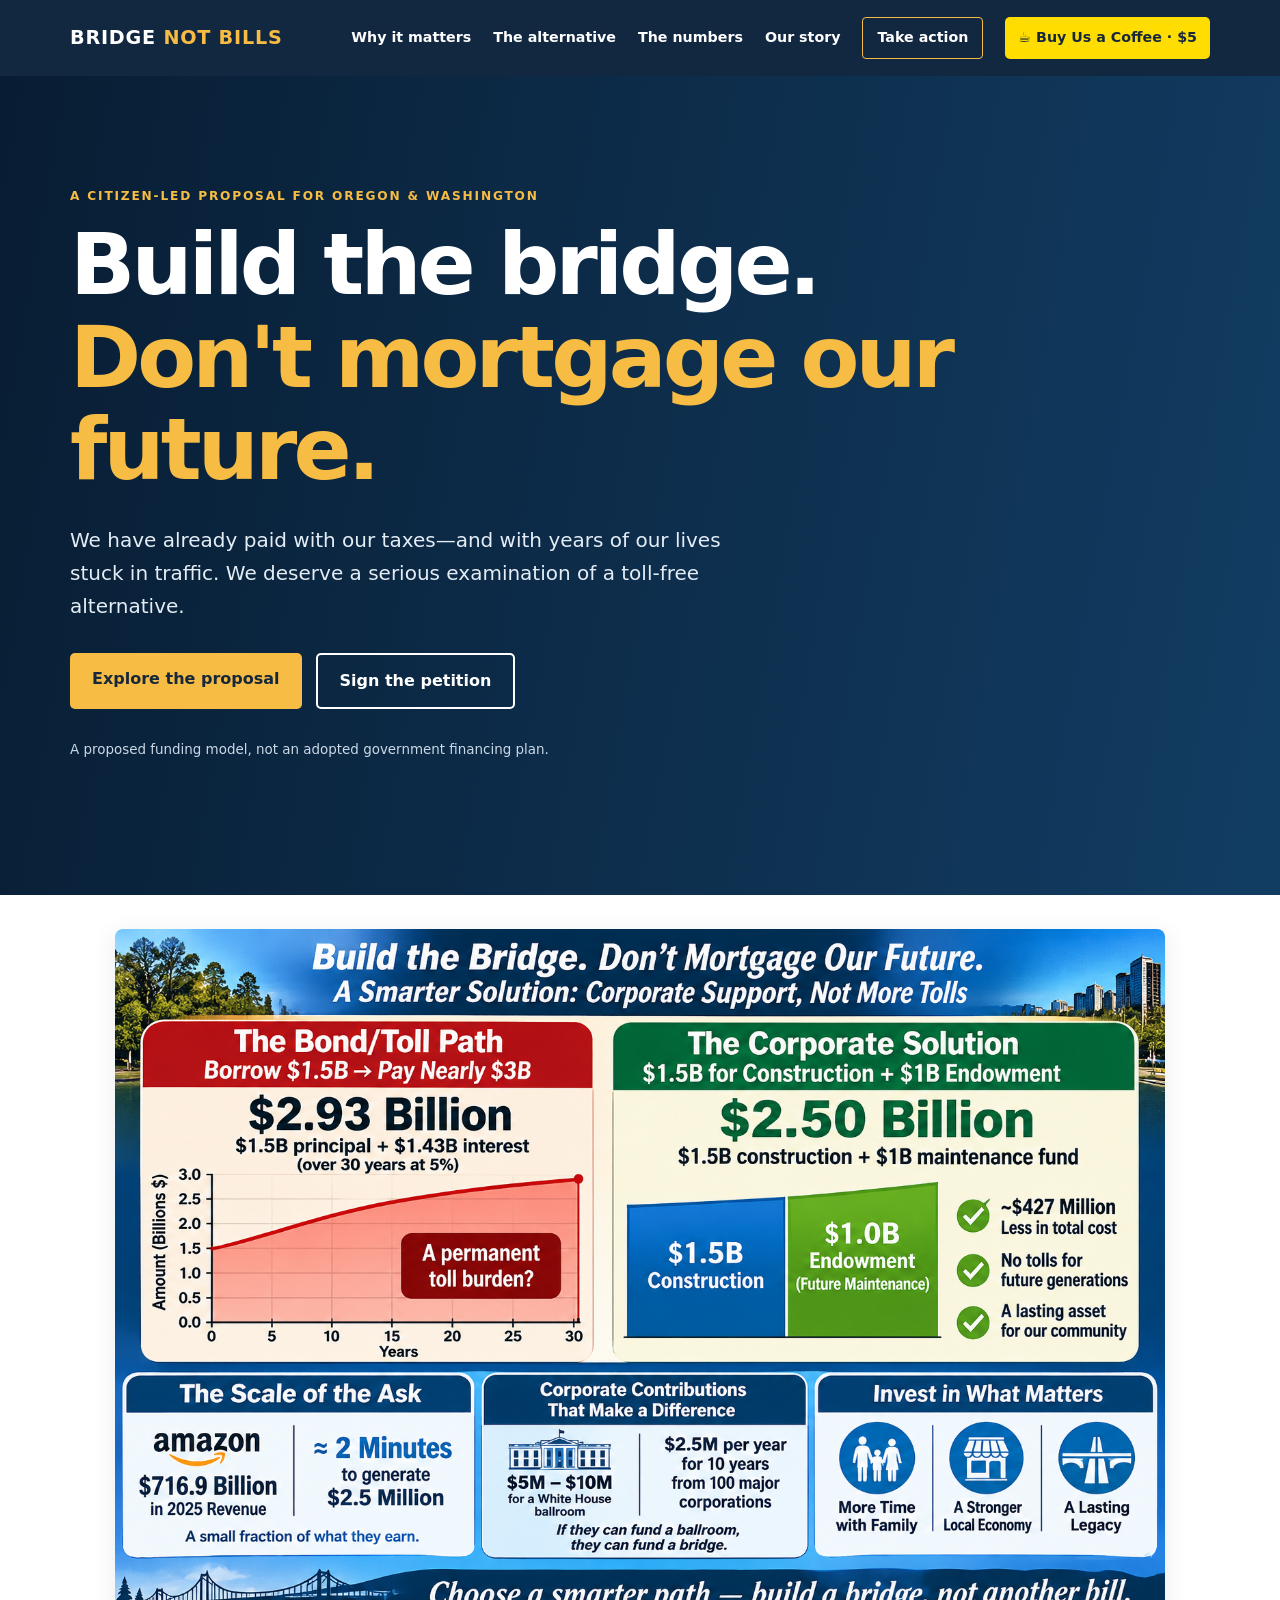
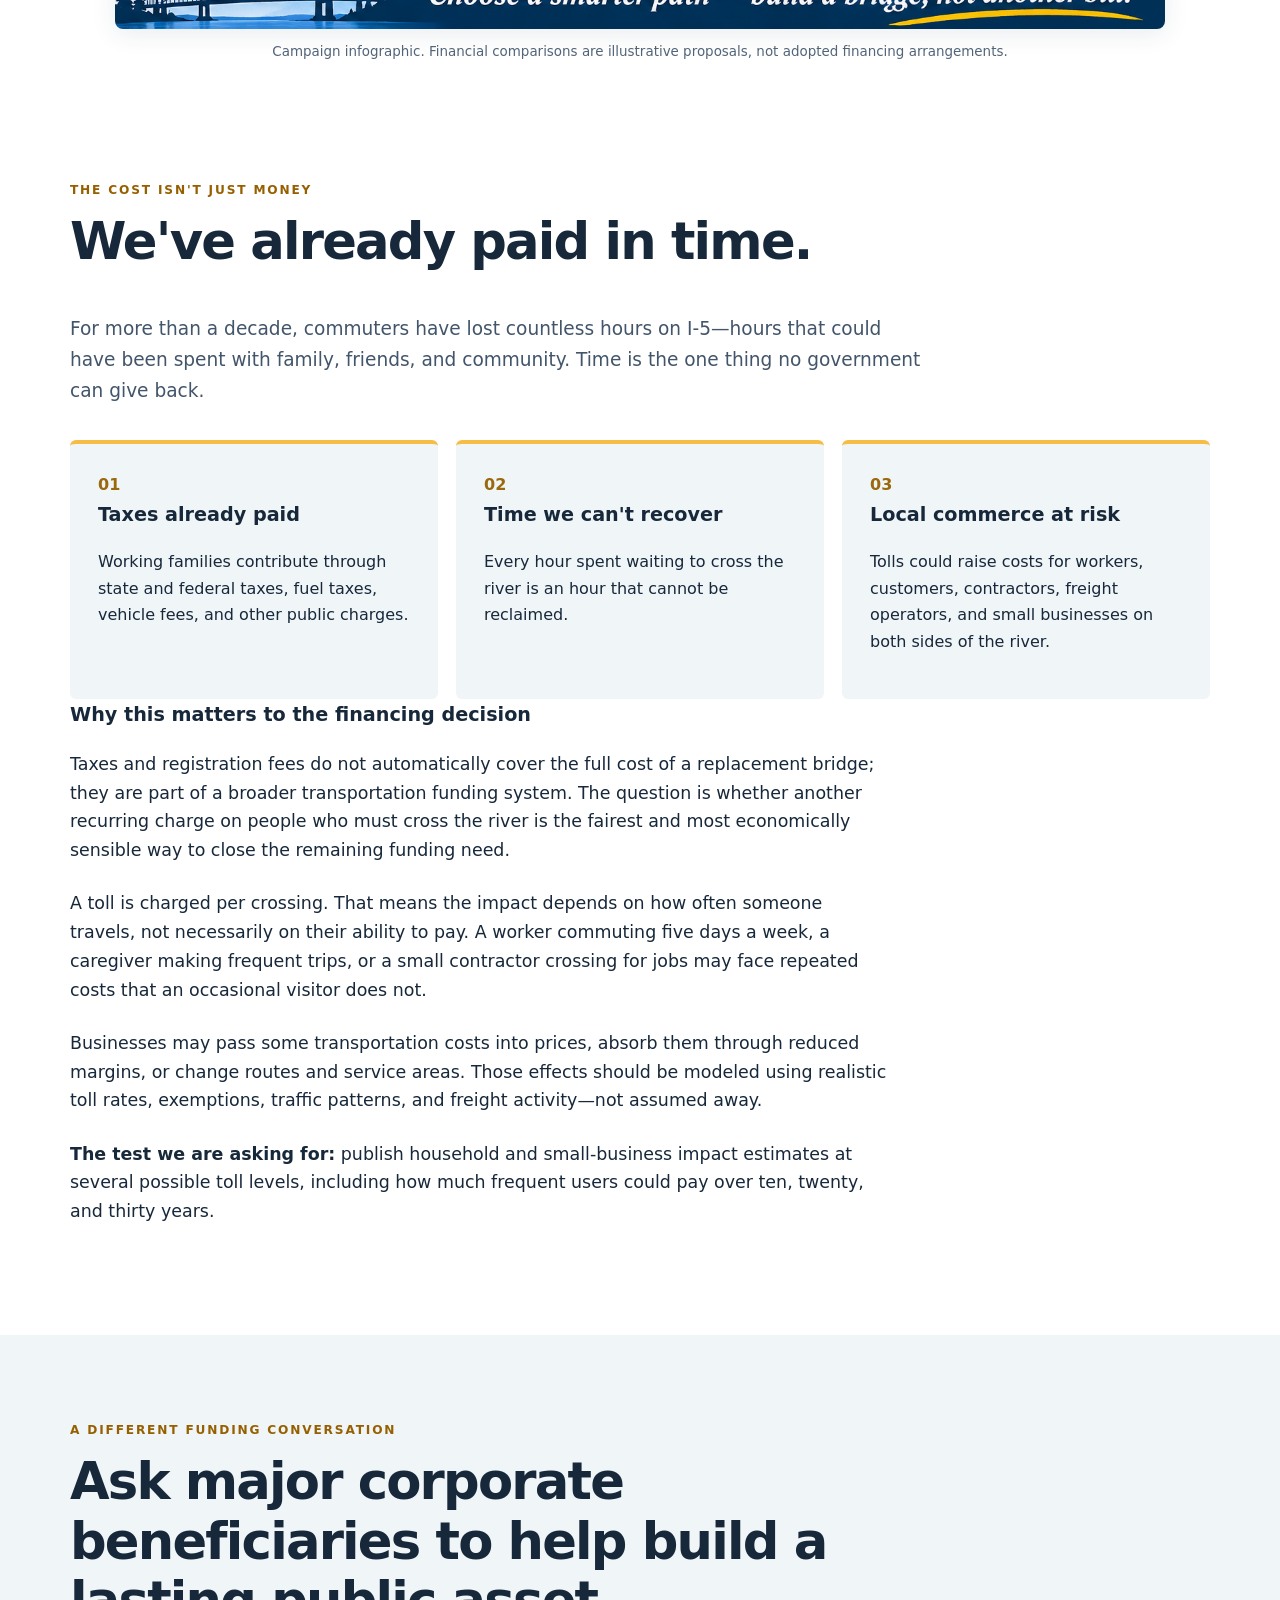
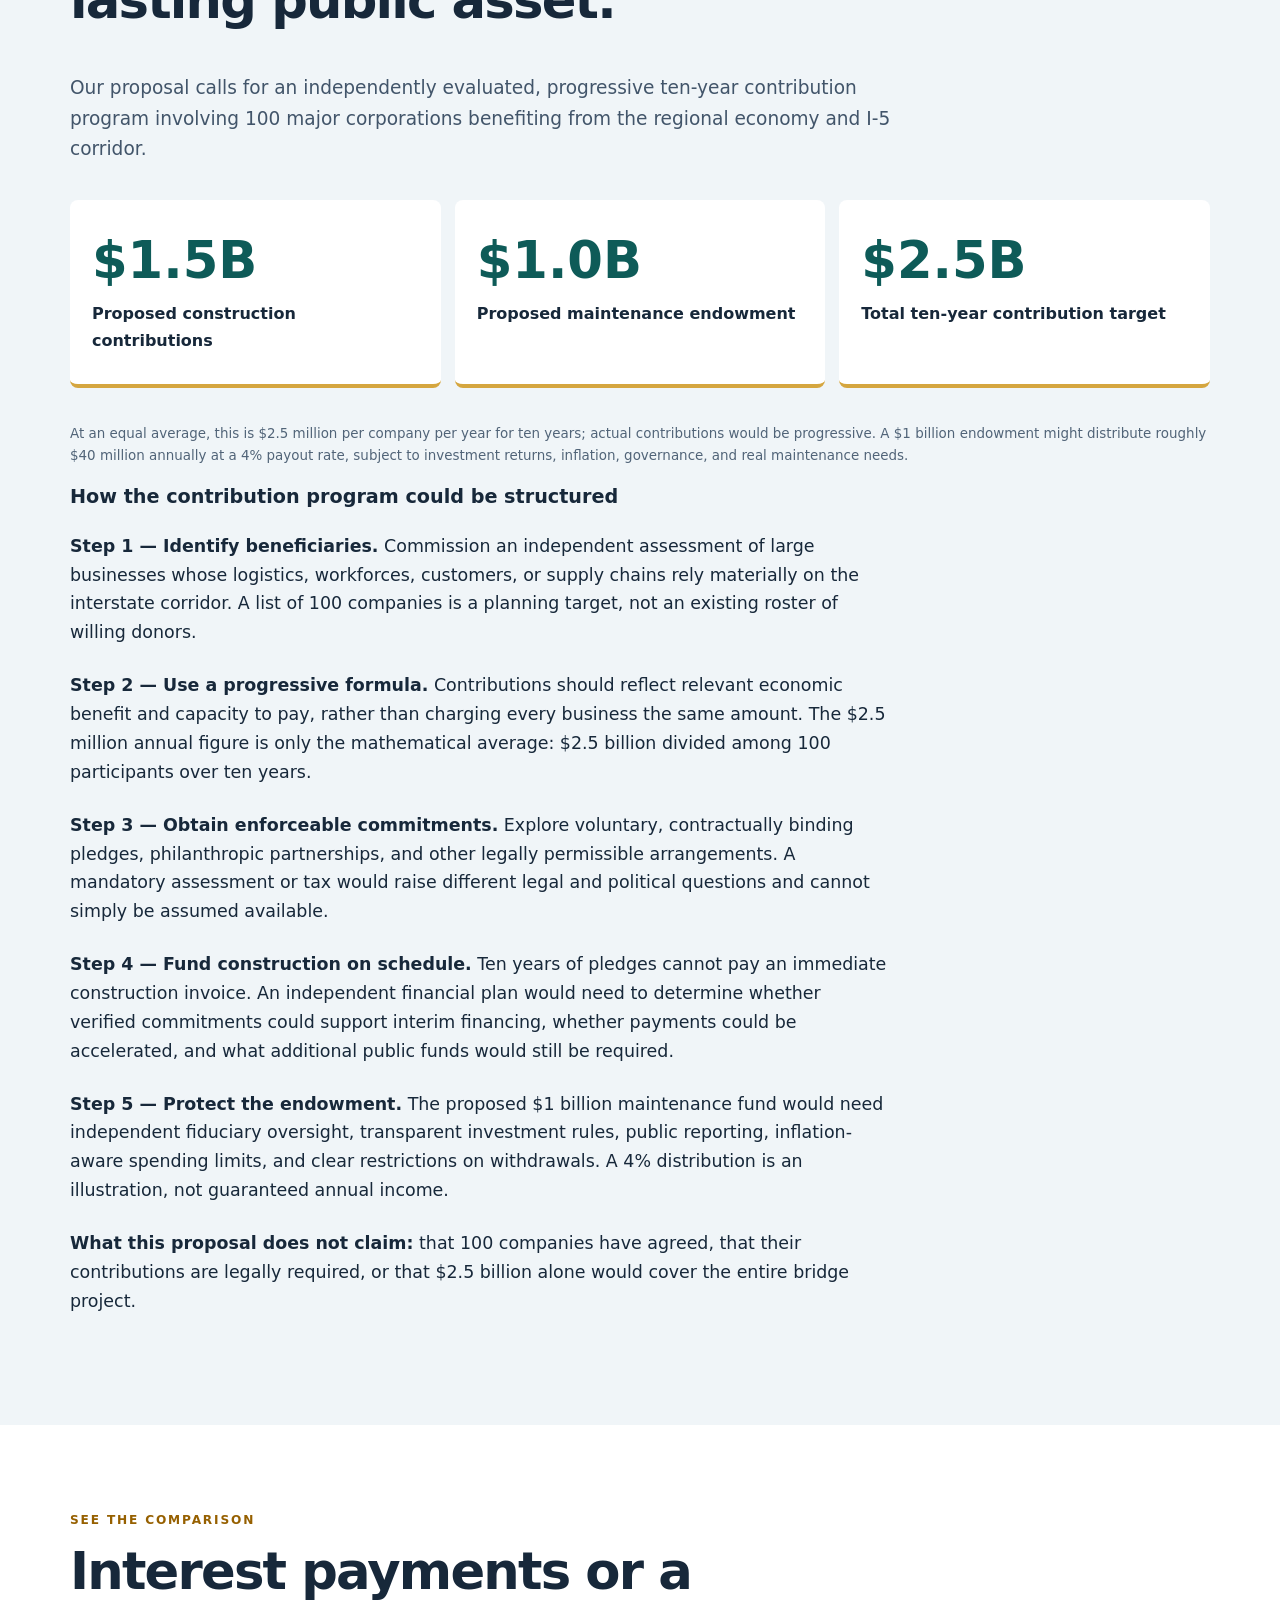
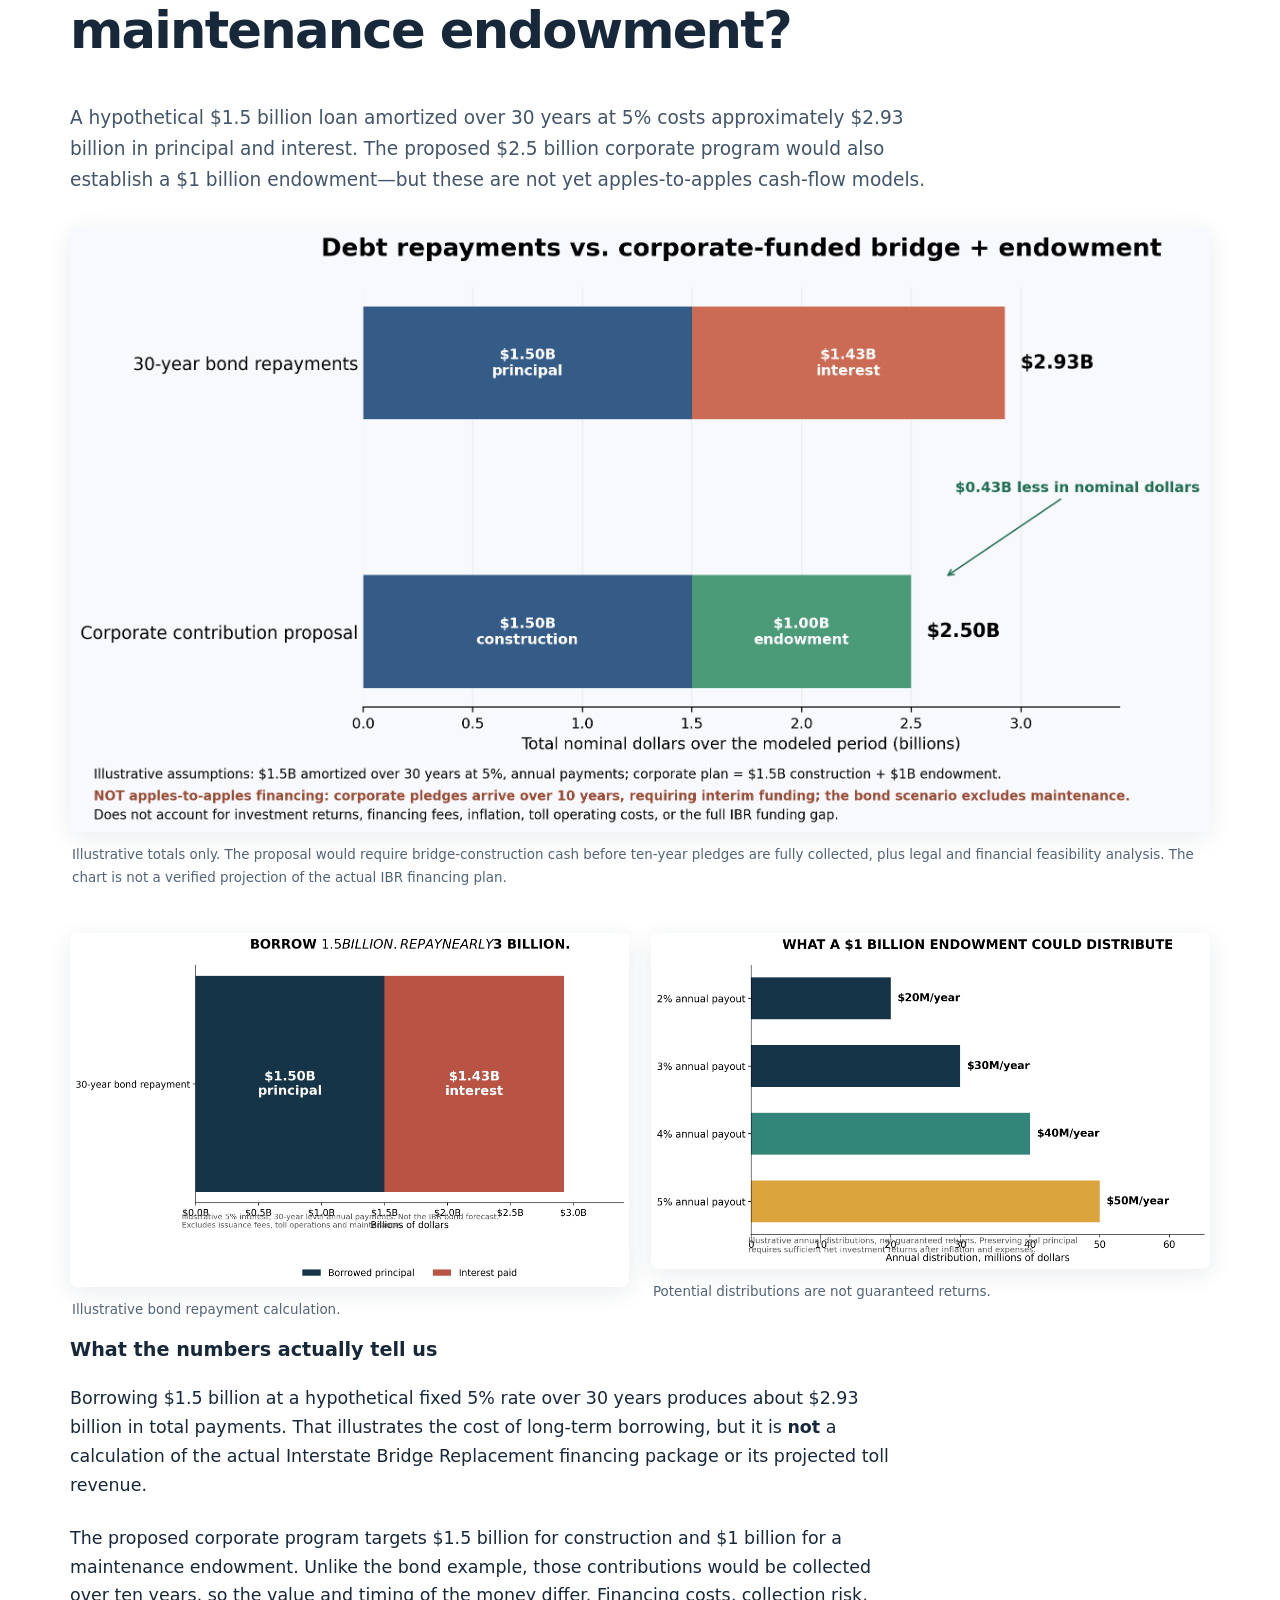
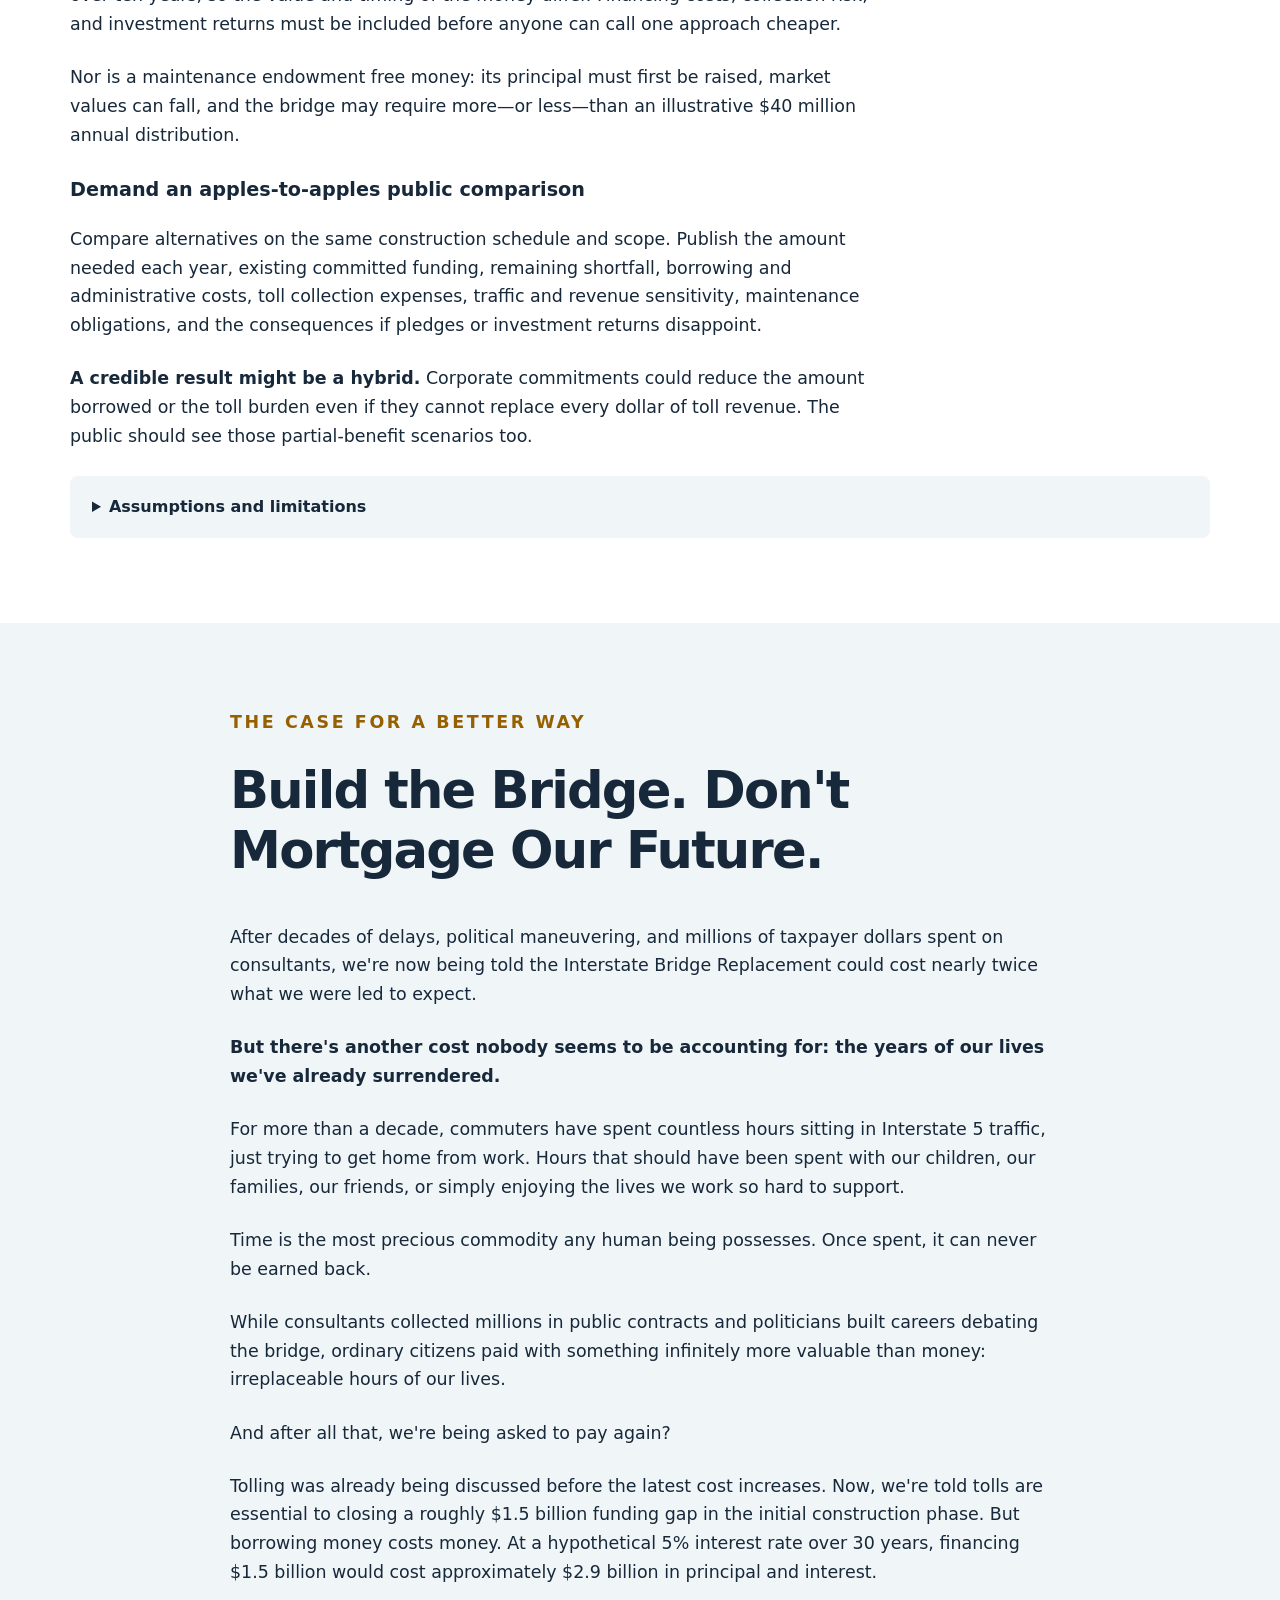
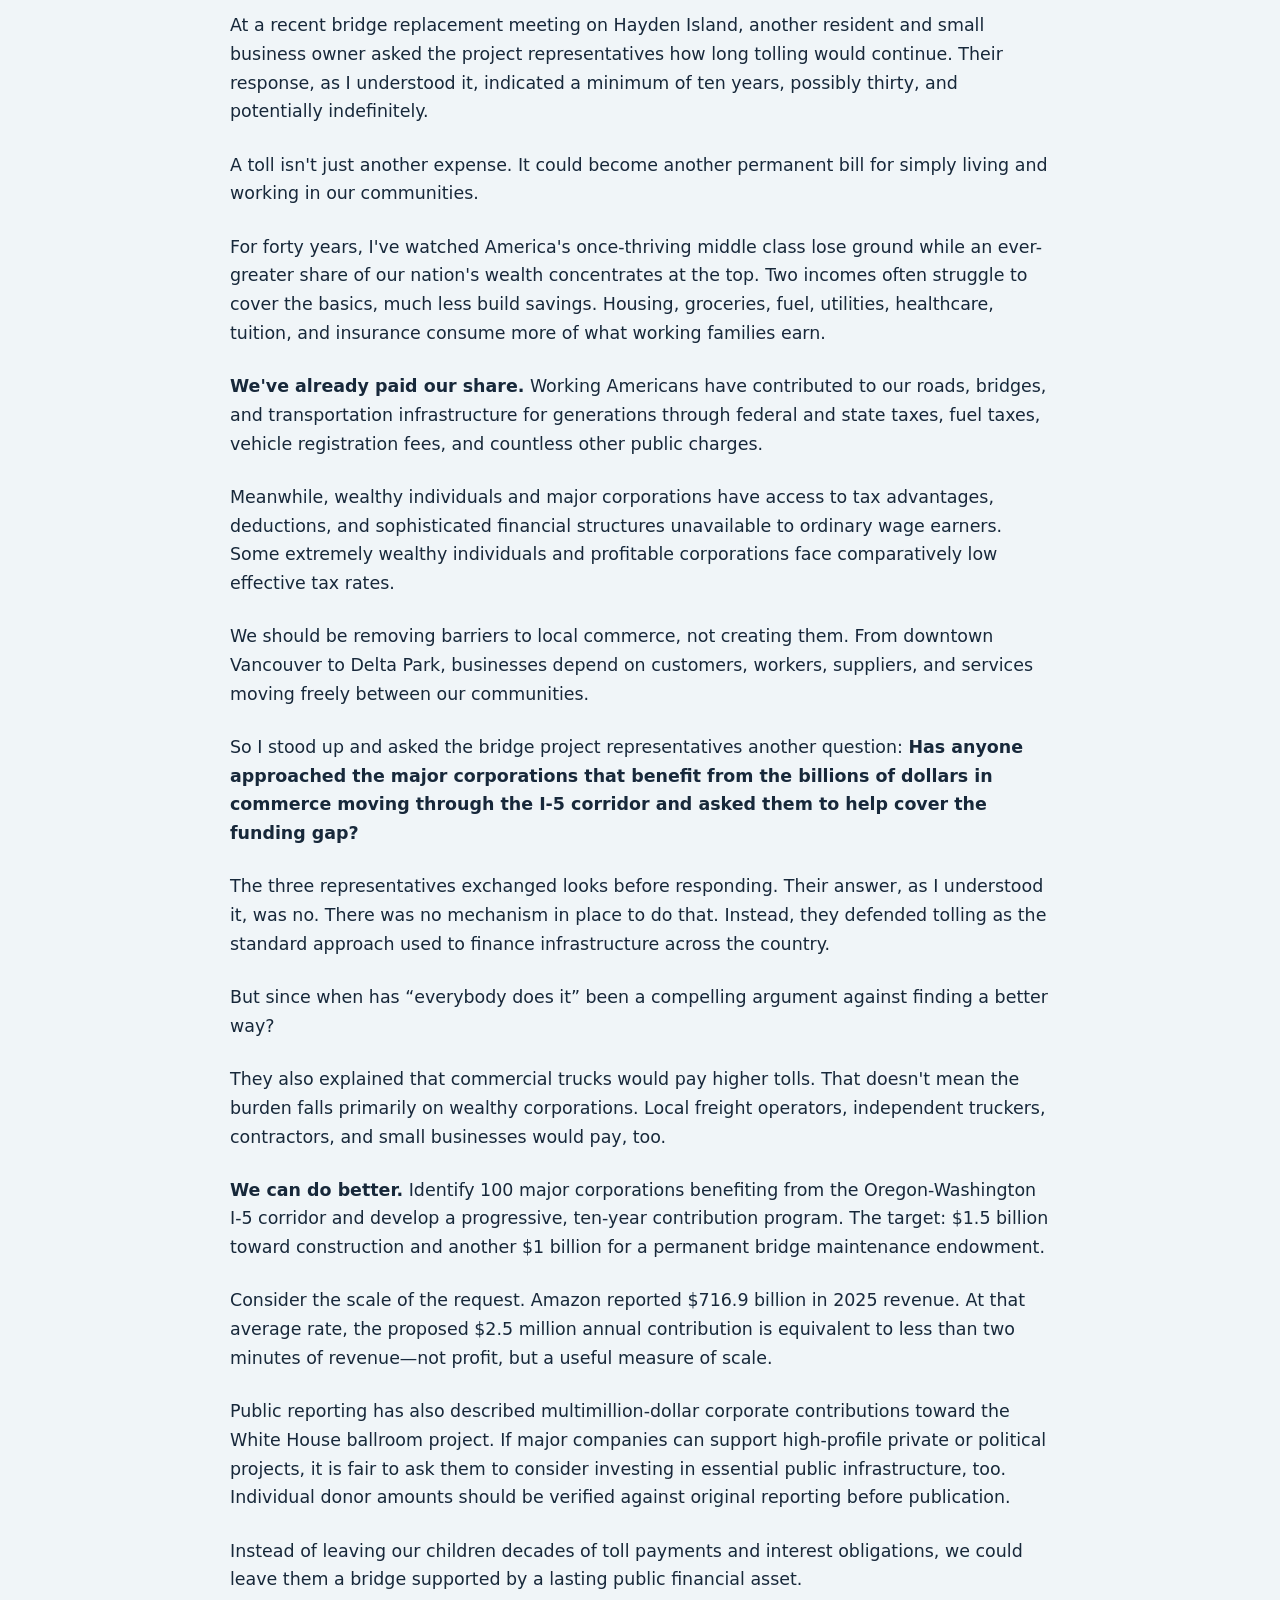
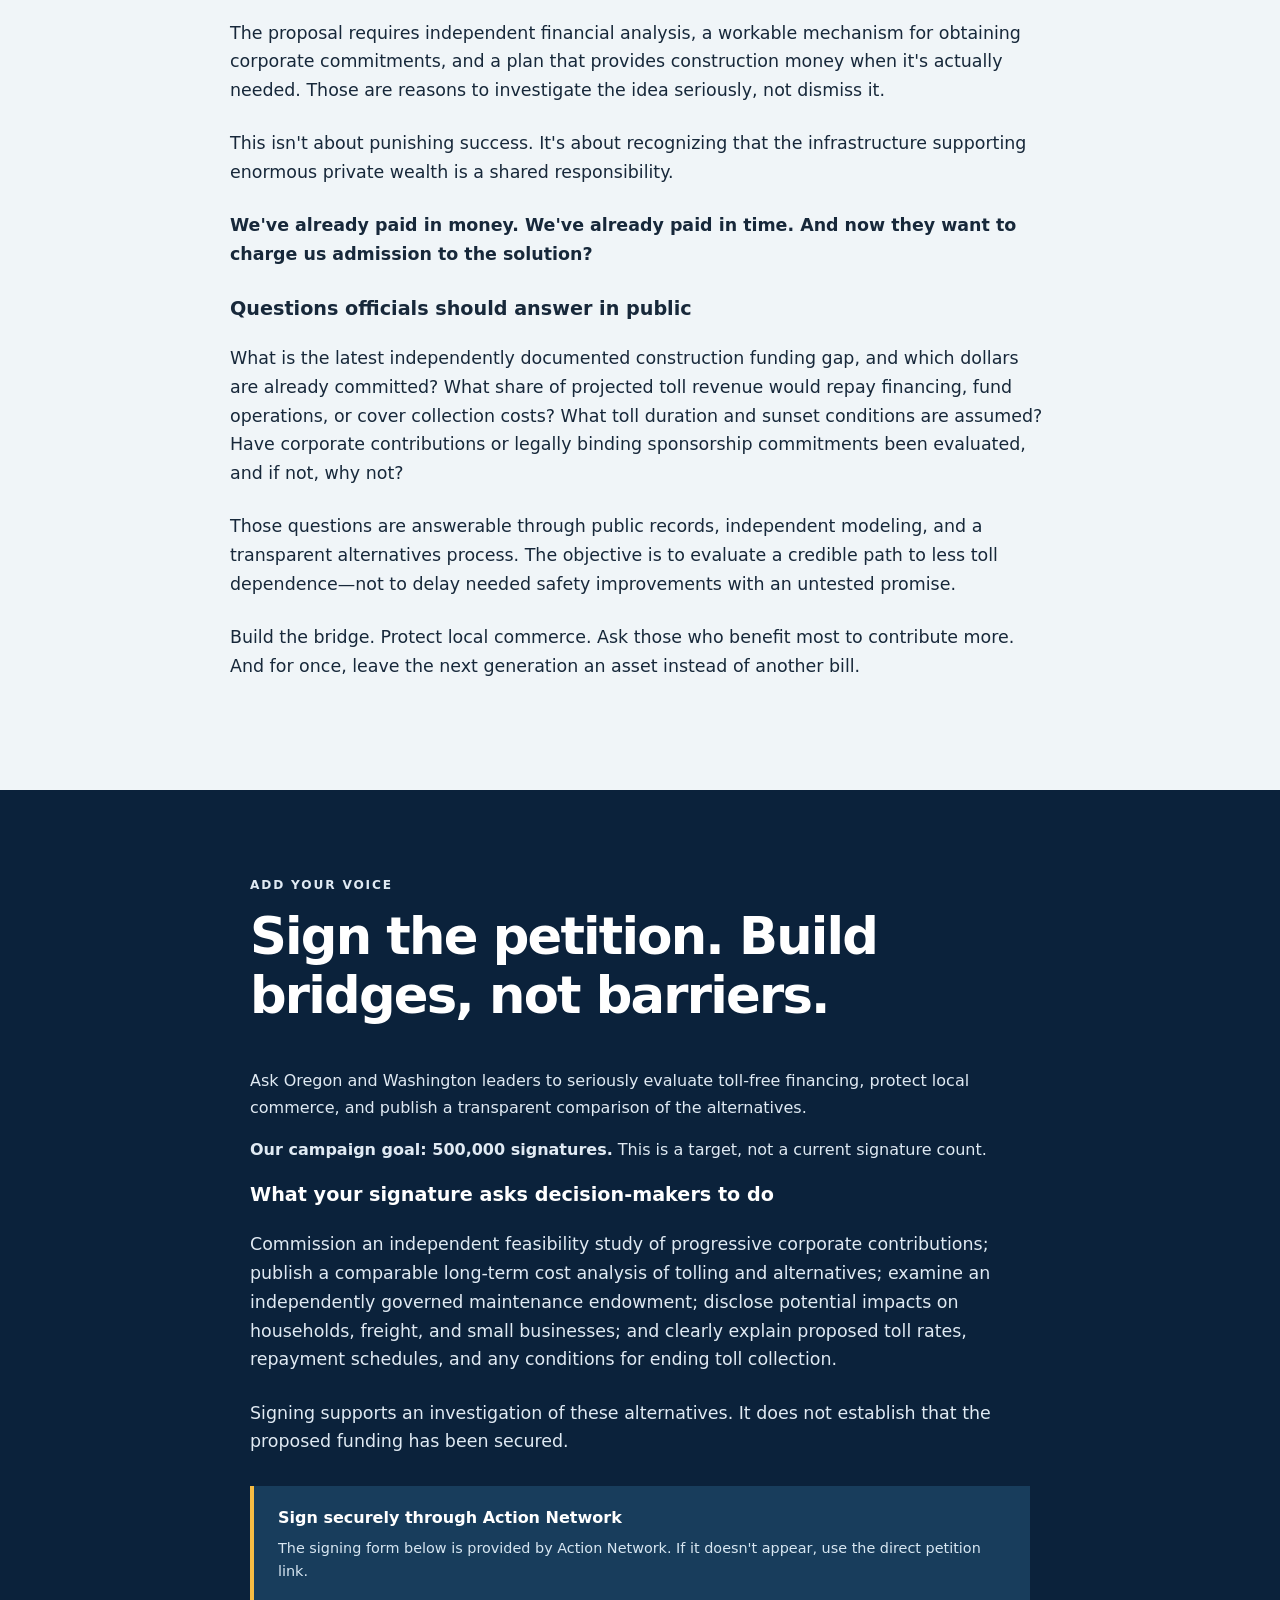
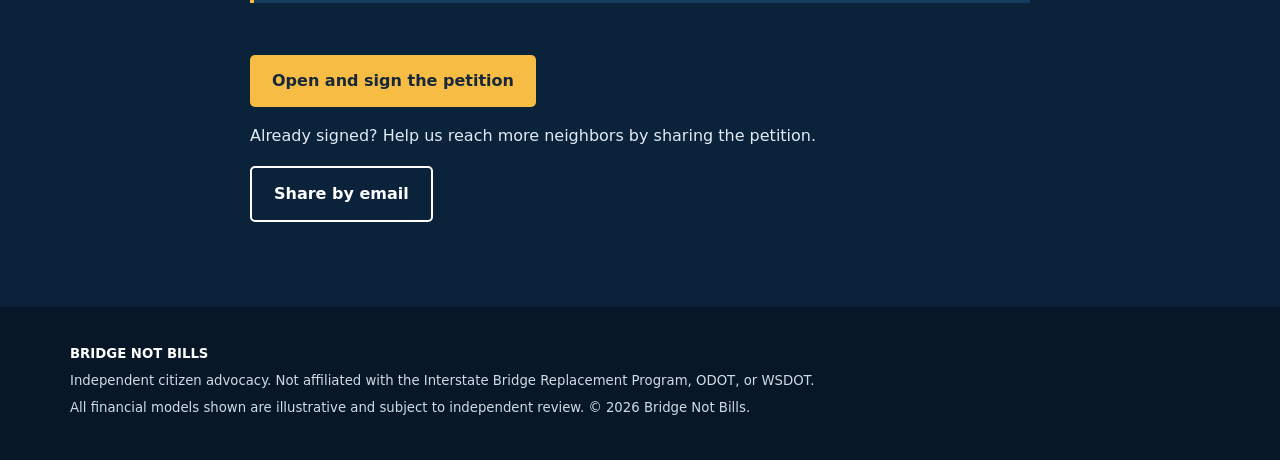
==== commit 884c5a99: "Expand campaign sections with funding structure, feasibility, toll impacts, and transparent comparis" ====
--- a/bridge_campaign_site/index.html
+++ b/bridge_campaign_site/index.html
@@ -3,8 +3,8 @@
 <body><a class="skip" href="#main">Skip to content</a><header class="site-header"><div class="shell nav"><a class="brand" href="#top">BRIDGE <span>NOT BILLS</span></a><nav aria-label="Main navigation"><a href="#why">Why it matters</a><a href="#plan">The alternative</a><a href="#numbers">The numbers</a><a href="#story">Our story</a><a class="nav-cta" href="#action">Take action</a><a class="coffee-nav" href="https://buymeacoffee.com/nobridgetoll" target="_blank" rel="noopener noreferrer" aria-label="Buy us a coffee — contribute five dollars">☕ Buy Us a Coffee · $5</a></nav></div></header>
 <main id="main"><section class="hero" id="top"><div class="shell hero-inner"><p class="eyebrow">A citizen-led proposal for Oregon & Washington</p><h1>Build the bridge.<br><em>Don't mortgage our future.</em></h1><p class="lede">We have already paid with our taxes—and with years of our lives stuck in traffic. We deserve a serious examination of a toll-free alternative.</p><div class="actions"><a class="button gold" href="#plan">Explore the proposal</a><a class="button outline" href="https://actionnetwork.org/petitions/stop-interstate-bridge-tolls-build-the-bridge-dont-mortgage-our-future" target="_blank" rel="noopener noreferrer">Sign the petition</a></div><p class="hero-note">A proposed funding model, not an adopted government financing plan.</p></div></section>
 <section class="hero-graphic-section" aria-label="Campaign financing infographic"><div class="shell"><figure class="hero-graphic"><img src="assets/infographic.png" alt="Campaign infographic comparing illustrative bridge financing approaches and proposed corporate contributions" loading="eager"><figcaption>Campaign infographic. Financial comparisons are illustrative proposals, not adopted financing arrangements.</figcaption></figure></div></section>
-<section class="section" id="why"><div class="shell"><p class="eyebrow dark">The cost isn't just money</p><h2>We've already paid in time.</h2><p class="intro">For more than a decade, commuters have lost countless hours on I-5—hours that could have been spent with family, friends, and community. Time is the one thing no government can give back.</p><div class="cards"><article class="card"><span class="symbol">01</span><h3>Taxes already paid</h3><p>Working families contribute through state and federal taxes, fuel taxes, vehicle fees, and other public charges.</p></article><article class="card"><span class="symbol">02</span><h3>Time we can't recover</h3><p>Every hour spent waiting to cross the river is an hour that cannot be reclaimed.</p></article><article class="card"><span class="symbol">03</span><h3>Local commerce at risk</h3><p>Tolls could raise costs for workers, customers, contractors, freight operators, and small businesses on both sides of the river.</p></article></div></div></section>
-<section class="section alt" id="plan"><div class="shell"><p class="eyebrow dark">A different funding conversation</p><h2>Ask major corporate beneficiaries to help build a lasting public asset.</h2><p class="intro">Our proposal calls for an independently evaluated, progressive ten-year contribution program involving 100 major corporations benefiting from the regional economy and I-5 corridor.</p><div class="stat-grid"><div class="stat"><strong>$1.5B</strong><span>Proposed construction contributions</span></div><div class="stat"><strong>$1.0B</strong><span>Proposed maintenance endowment</span></div><div class="stat"><strong>$2.5B</strong><span>Total ten-year contribution target</span></div></div><p class="fine">At an equal average, this is $2.5 million per company per year for ten years; actual contributions would be progressive. A $1 billion endowment might distribute roughly $40 million annually at a 4% payout rate, subject to investment returns, inflation, governance, and real maintenance needs.</p></div></section>
-<section class="section" id="numbers"><div class="shell"><p class="eyebrow dark">See the comparison</p><h2>Interest payments or a maintenance endowment?</h2><p class="intro">A hypothetical $1.5 billion loan amortized over 30 years at 5% costs approximately $2.93 billion in principal and interest. The proposed $2.5 billion corporate program would also establish a $1 billion endowment—but these are not yet apples-to-apples cash-flow models.</p><figure class="feature"><img src="assets/06_bond_vs_corporate_direct_comparison.png" alt="Illustrative comparison of $2.93 billion in bond repayments and $2.5 billion in proposed corporate contributions including an endowment" loading="lazy"><figcaption>Illustrative totals only. The proposal would require bridge-construction cash before ten-year pledges are fully collected, plus legal and financial feasibility analysis. The chart is not a verified projection of the actual IBR financing plan.</figcaption></figure><div class="two"><figure><img src="assets/01_bond_interest.png" alt="Hypothetical bond principal and interest over 30 years" loading="lazy"><figcaption>Illustrative bond repayment calculation.</figcaption></figure><figure><img src="assets/03_endowment_income.png" alt="Potential annual maintenance distributions from a billion-dollar endowment" loading="lazy"><figcaption>Potential distributions are not guaranteed returns.</figcaption></figure></div><details class="method"><summary>Assumptions and limitations</summary><p>Bond example: $1.5B principal, fixed 5% annual rate, 30 annual amortizing payments. Corporate proposal: $1.5B construction funding plus $1B endowment from ten-year pledges. A credible comparison must also model timing of construction outlays, bridge financing, actual toll-backed debt, maintenance, investment volatility, inflation, collection costs, and legal feasibility. The proposed figures do not establish that all actual IBR funding gaps would be closed or tolls eliminated.</p></details></div></section>
-<section class="section alt" id="story"><div class="shell reading"><p class="eyebrow dark">The case for a better way</p><h2>Build the Bridge. Don't Mortgage Our Future.</h2><p>After decades of delays, political maneuvering, and millions of taxpayer dollars spent on consultants, we're now being told the Interstate Bridge Replacement could cost nearly twice what we were led to expect.</p><p><strong>But there's another cost nobody seems to be accounting for: the years of our lives we've already surrendered.</strong></p><p>For more than a decade, commuters have spent countless hours sitting in Interstate 5 traffic, just trying to get home from work. Hours that should have been spent with our children, our families, our friends, or simply enjoying the lives we work so hard to support.</p><p>Time is the most precious commodity any human being possesses. Once spent, it can never be earned back.</p><p>While consultants collected millions in public contracts and politicians built careers debating the bridge, ordinary citizens paid with something infinitely more valuable than money: irreplaceable hours of our lives.</p><p>And after all that, we're being asked to pay again?</p><p>Tolling was already being discussed before the latest cost increases. Now, we're told tolls are essential to closing a roughly $1.5 billion funding gap in the initial construction phase. But borrowing money costs money. At a hypothetical 5% interest rate over 30 years, financing $1.5 billion would cost approximately $2.9 billion in principal and interest.</p><p>At a recent bridge replacement meeting on Hayden Island, another resident and small business owner asked the project representatives how long tolling would continue. Their response, as I understood it, indicated a minimum of ten years, possibly thirty, and potentially indefinitely.</p><p>A toll isn't just another expense. It could become another permanent bill for simply living and working in our communities.</p><p>For forty years, I've watched America's once-thriving middle class lose ground while an ever-greater share of our nation's wealth concentrates at the top. Two incomes often struggle to cover the basics, much less build savings. Housing, groceries, fuel, utilities, healthcare, tuition, and insurance consume more of what working families earn.</p><p><strong>We've already paid our share.</strong> Working Americans have contributed to our roads, bridges, and transportation infrastructure for generations through federal and state taxes, fuel taxes, vehicle registration fees, and countless other public charges.</p><p>Meanwhile, wealthy individuals and major corporations have access to tax advantages, deductions, and sophisticated financial structures unavailable to ordinary wage earners. Some extremely wealthy individuals and profitable corporations face comparatively low effective tax rates.</p><p>We should be removing barriers to local commerce, not creating them. From downtown Vancouver to Delta Park, businesses depend on customers, workers, suppliers, and services moving freely between our communities.</p><p>So I stood up and asked the bridge project representatives another question: <strong>Has anyone approached the major corporations that benefit from the billions of dollars in commerce moving through the I-5 corridor and asked them to help cover the funding gap?</strong></p><p>The three representatives exchanged looks before responding. Their answer, as I understood it, was no. There was no mechanism in place to do that. Instead, they defended tolling as the standard approach used to finance infrastructure across the country.</p><p>But since when has “everybody does it” been a compelling argument against finding a better way?</p><p>They also explained that commercial trucks would pay higher tolls. That doesn't mean the burden falls primarily on wealthy corporations. Local freight operators, independent truckers, contractors, and small businesses would pay, too.</p><p><strong>We can do better.</strong> Identify 100 major corporations benefiting from the Oregon-Washington I-5 corridor and develop a progressive, ten-year contribution program. The target: $1.5 billion toward construction and another $1 billion for a permanent bridge maintenance endowment.</p><p>Consider the scale of the request. Amazon reported $716.9 billion in 2025 revenue. At that average rate, the proposed $2.5 million annual contribution is equivalent to less than two minutes of revenue—not profit, but a useful measure of scale.</p><p>Public reporting has also described multimillion-dollar corporate contributions toward the White House ballroom project. If major companies can support high-profile private or political projects, it is fair to ask them to consider investing in essential public infrastructure, too. Individual donor amounts should be verified against original reporting before publication.</p><p>Instead of leaving our children decades of toll payments and interest obligations, we could leave them a bridge supported by a lasting public financial asset.</p><p>The proposal requires independent financial analysis, a workable mechanism for obtaining corporate commitments, and a plan that provides construction money when it's actually needed. Those are reasons to investigate the idea seriously, not dismiss it.</p><p>This isn't about punishing success. It's about recognizing that the infrastructure supporting enormous private wealth is a shared responsibility.</p><p><strong>We've already paid in money. We've already paid in time. And now they want to charge us admission to the solution?</strong></p><p>Build the bridge. Protect local commerce. Ask those who benefit most to contribute more. And for once, leave the next generation an asset instead of another bill.</p></div></section>
-<section class="section action-section" id="action"><div class="shell action-inner"><p class="eyebrow">Add your voice</p><h2>Sign the petition. Build bridges, not barriers.</h2><p>Ask Oregon and Washington leaders to seriously evaluate toll-free financing, protect local commerce, and publish a transparent comparison of the alternatives.</p><p><strong>Our campaign goal: 500,000 signatures.</strong> This is a target, not a current signature count.</p><div class="status"><strong>Sign securely through Action Network</strong><span>The signing form below is provided by Action Network. If it doesn't appear, use the direct petition link.</span></div><link href="https://actionnetwork.org/css/style-embed-v3.css" rel="stylesheet" type="text/css"><script src="https://actionnetwork.org/widgets/v6/petition/stop-interstate-bridge-tolls-build-the-bridge-dont-mortgage-our-future?format=js&amp;source=widget"></script><div id="can-petition-area-stop-interstate-bridge-tolls-build-the-bridge-dont-mortgage-our-future" style="width:100%;background:#fff;color:#17283a;border-radius:8px;overflow:hidden;margin:22px 0"></div><p><a class="button gold" href="https://actionnetwork.org/petitions/stop-interstate-bridge-tolls-build-the-bridge-dont-mortgage-our-future" target="_blank" rel="noopener noreferrer">Open and sign the petition</a></p><p>Already signed? Help us reach more neighbors by sharing the petition.</p><a class="button outline" href="mailto:?subject=Sign%20the%20Bridge%20Not%20Tolls%20Petition&amp;body=Please%20sign%20and%20share%20our%20petition%20to%20ask%20Oregon%20and%20Washington%20to%20evaluate%20toll-free%20financing%20for%20the%20Interstate%20Bridge%3A%20https%3A%2F%2Factionnetwork.org%2Fpetitions%2F32e74c0be89d81dbf839ac64249b23f08893174b">Share by email</a></div></section></main><footer><div class="shell"><strong>BRIDGE NOT BILLS</strong><p>Independent citizen advocacy. Not affiliated with the Interstate Bridge Replacement Program, ODOT, or WSDOT.</p><p>All financial models shown are illustrative and subject to independent review. © <span id="year">2026</span> Bridge Not Bills.</p></div></footer><script src="script.js"></script></body></html>
+<section class="section" id="why"><div class="shell"><p class="eyebrow dark">The cost isn't just money</p><h2>We've already paid in time.</h2><p class="intro">For more than a decade, commuters have lost countless hours on I-5—hours that could have been spent with family, friends, and community. Time is the one thing no government can give back.</p><div class="cards"><article class="card"><span class="symbol">01</span><h3>Taxes already paid</h3><p>Working families contribute through state and federal taxes, fuel taxes, vehicle fees, and other public charges.</p></article><article class="card"><span class="symbol">02</span><h3>Time we can't recover</h3><p>Every hour spent waiting to cross the river is an hour that cannot be reclaimed.</p></article><article class="card"><span class="symbol">03</span><h3>Local commerce at risk</h3><p>Tolls could raise costs for workers, customers, contractors, freight operators, and small businesses on both sides of the river.</p></article></div><div class="reading explainer"><h3>Why this matters to the financing decision</h3><p>Taxes and registration fees do not automatically cover the full cost of a replacement bridge; they are part of a broader transportation funding system. The question is whether another recurring charge on people who must cross the river is the fairest and most economically sensible way to close the remaining funding need.</p><p>A toll is charged per crossing. That means the impact depends on how often someone travels, not necessarily on their ability to pay. A worker commuting five days a week, a caregiver making frequent trips, or a small contractor crossing for jobs may face repeated costs that an occasional visitor does not.</p><p>Businesses may pass some transportation costs into prices, absorb them through reduced margins, or change routes and service areas. Those effects should be modeled using realistic toll rates, exemptions, traffic patterns, and freight activity—not assumed away.</p><p><strong>The test we are asking for:</strong> publish household and small-business impact estimates at several possible toll levels, including how much frequent users could pay over ten, twenty, and thirty years.</p></div></div></section>
+<section class="section alt" id="plan"><div class="shell"><p class="eyebrow dark">A different funding conversation</p><h2>Ask major corporate beneficiaries to help build a lasting public asset.</h2><p class="intro">Our proposal calls for an independently evaluated, progressive ten-year contribution program involving 100 major corporations benefiting from the regional economy and I-5 corridor.</p><div class="stat-grid"><div class="stat"><strong>$1.5B</strong><span>Proposed construction contributions</span></div><div class="stat"><strong>$1.0B</strong><span>Proposed maintenance endowment</span></div><div class="stat"><strong>$2.5B</strong><span>Total ten-year contribution target</span></div></div><p class="fine">At an equal average, this is $2.5 million per company per year for ten years; actual contributions would be progressive. A $1 billion endowment might distribute roughly $40 million annually at a 4% payout rate, subject to investment returns, inflation, governance, and real maintenance needs.</p><div class="reading explainer"><h3>How the contribution program could be structured</h3><p><strong>Step 1 — Identify beneficiaries.</strong> Commission an independent assessment of large businesses whose logistics, workforces, customers, or supply chains rely materially on the interstate corridor. A list of 100 companies is a planning target, not an existing roster of willing donors.</p><p><strong>Step 2 — Use a progressive formula.</strong> Contributions should reflect relevant economic benefit and capacity to pay, rather than charging every business the same amount. The $2.5 million annual figure is only the mathematical average: $2.5 billion divided among 100 participants over ten years.</p><p><strong>Step 3 — Obtain enforceable commitments.</strong> Explore voluntary, contractually binding pledges, philanthropic partnerships, and other legally permissible arrangements. A mandatory assessment or tax would raise different legal and political questions and cannot simply be assumed available.</p><p><strong>Step 4 — Fund construction on schedule.</strong> Ten years of pledges cannot pay an immediate construction invoice. An independent financial plan would need to determine whether verified commitments could support interim financing, whether payments could be accelerated, and what additional public funds would still be required.</p><p><strong>Step 5 — Protect the endowment.</strong> The proposed $1 billion maintenance fund would need independent fiduciary oversight, transparent investment rules, public reporting, inflation-aware spending limits, and clear restrictions on withdrawals. A 4% distribution is an illustration, not guaranteed annual income.</p><p><strong>What this proposal does not claim:</strong> that 100 companies have agreed, that their contributions are legally required, or that $2.5 billion alone would cover the entire bridge project.</p></div></div></section>
+<section class="section" id="numbers"><div class="shell"><p class="eyebrow dark">See the comparison</p><h2>Interest payments or a maintenance endowment?</h2><p class="intro">A hypothetical $1.5 billion loan amortized over 30 years at 5% costs approximately $2.93 billion in principal and interest. The proposed $2.5 billion corporate program would also establish a $1 billion endowment—but these are not yet apples-to-apples cash-flow models.</p><figure class="feature"><img src="assets/06_bond_vs_corporate_direct_comparison.png" alt="Illustrative comparison of $2.93 billion in bond repayments and $2.5 billion in proposed corporate contributions including an endowment" loading="lazy"><figcaption>Illustrative totals only. The proposal would require bridge-construction cash before ten-year pledges are fully collected, plus legal and financial feasibility analysis. The chart is not a verified projection of the actual IBR financing plan.</figcaption></figure><div class="two"><figure><img src="assets/01_bond_interest.png" alt="Hypothetical bond principal and interest over 30 years" loading="lazy"><figcaption>Illustrative bond repayment calculation.</figcaption></figure><figure><img src="assets/03_endowment_income.png" alt="Potential annual maintenance distributions from a billion-dollar endowment" loading="lazy"><figcaption>Potential distributions are not guaranteed returns.</figcaption></figure></div><div class="reading explainer"><h3>What the numbers actually tell us</h3><p>Borrowing $1.5 billion at a hypothetical fixed 5% rate over 30 years produces about $2.93 billion in total payments. That illustrates the cost of long-term borrowing, but it is <strong>not</strong> a calculation of the actual Interstate Bridge Replacement financing package or its projected toll revenue.</p><p>The proposed corporate program targets $1.5 billion for construction and $1 billion for a maintenance endowment. Unlike the bond example, those contributions would be collected over ten years, so the value and timing of the money differ. Financing costs, collection risk, and investment returns must be included before anyone can call one approach cheaper.</p><p>Nor is a maintenance endowment free money: its principal must first be raised, market values can fall, and the bridge may require more—or less—than an illustrative $40 million annual distribution.</p><h3>Demand an apples-to-apples public comparison</h3><p>Compare alternatives on the same construction schedule and scope. Publish the amount needed each year, existing committed funding, remaining shortfall, borrowing and administrative costs, toll collection expenses, traffic and revenue sensitivity, maintenance obligations, and the consequences if pledges or investment returns disappoint.</p><p><strong>A credible result might be a hybrid.</strong> Corporate commitments could reduce the amount borrowed or the toll burden even if they cannot replace every dollar of toll revenue. The public should see those partial-benefit scenarios too.</p></div><details class="method"><summary>Assumptions and limitations</summary><p>Bond example: $1.5B principal, fixed 5% annual rate, 30 annual amortizing payments. Corporate proposal: $1.5B construction funding plus $1B endowment from ten-year pledges. A credible comparison must also model timing of construction outlays, bridge financing, actual toll-backed debt, maintenance, investment volatility, inflation, collection costs, and legal feasibility. The proposed figures do not establish that all actual IBR funding gaps would be closed or tolls eliminated.</p></details></div></section>
+<section class="section alt" id="story"><div class="shell reading"><p class="eyebrow dark">The case for a better way</p><h2>Build the Bridge. Don't Mortgage Our Future.</h2><p>After decades of delays, political maneuvering, and millions of taxpayer dollars spent on consultants, we're now being told the Interstate Bridge Replacement could cost nearly twice what we were led to expect.</p><p><strong>But there's another cost nobody seems to be accounting for: the years of our lives we've already surrendered.</strong></p><p>For more than a decade, commuters have spent countless hours sitting in Interstate 5 traffic, just trying to get home from work. Hours that should have been spent with our children, our families, our friends, or simply enjoying the lives we work so hard to support.</p><p>Time is the most precious commodity any human being possesses. Once spent, it can never be earned back.</p><p>While consultants collected millions in public contracts and politicians built careers debating the bridge, ordinary citizens paid with something infinitely more valuable than money: irreplaceable hours of our lives.</p><p>And after all that, we're being asked to pay again?</p><p>Tolling was already being discussed before the latest cost increases. Now, we're told tolls are essential to closing a roughly $1.5 billion funding gap in the initial construction phase. But borrowing money costs money. At a hypothetical 5% interest rate over 30 years, financing $1.5 billion would cost approximately $2.9 billion in principal and interest.</p><p>At a recent bridge replacement meeting on Hayden Island, another resident and small business owner asked the project representatives how long tolling would continue. Their response, as I understood it, indicated a minimum of ten years, possibly thirty, and potentially indefinitely.</p><p>A toll isn't just another expense. It could become another permanent bill for simply living and working in our communities.</p><p>For forty years, I've watched America's once-thriving middle class lose ground while an ever-greater share of our nation's wealth concentrates at the top. Two incomes often struggle to cover the basics, much less build savings. Housing, groceries, fuel, utilities, healthcare, tuition, and insurance consume more of what working families earn.</p><p><strong>We've already paid our share.</strong> Working Americans have contributed to our roads, bridges, and transportation infrastructure for generations through federal and state taxes, fuel taxes, vehicle registration fees, and countless other public charges.</p><p>Meanwhile, wealthy individuals and major corporations have access to tax advantages, deductions, and sophisticated financial structures unavailable to ordinary wage earners. Some extremely wealthy individuals and profitable corporations face comparatively low effective tax rates.</p><p>We should be removing barriers to local commerce, not creating them. From downtown Vancouver to Delta Park, businesses depend on customers, workers, suppliers, and services moving freely between our communities.</p><p>So I stood up and asked the bridge project representatives another question: <strong>Has anyone approached the major corporations that benefit from the billions of dollars in commerce moving through the I-5 corridor and asked them to help cover the funding gap?</strong></p><p>The three representatives exchanged looks before responding. Their answer, as I understood it, was no. There was no mechanism in place to do that. Instead, they defended tolling as the standard approach used to finance infrastructure across the country.</p><p>But since when has “everybody does it” been a compelling argument against finding a better way?</p><p>They also explained that commercial trucks would pay higher tolls. That doesn't mean the burden falls primarily on wealthy corporations. Local freight operators, independent truckers, contractors, and small businesses would pay, too.</p><p><strong>We can do better.</strong> Identify 100 major corporations benefiting from the Oregon-Washington I-5 corridor and develop a progressive, ten-year contribution program. The target: $1.5 billion toward construction and another $1 billion for a permanent bridge maintenance endowment.</p><p>Consider the scale of the request. Amazon reported $716.9 billion in 2025 revenue. At that average rate, the proposed $2.5 million annual contribution is equivalent to less than two minutes of revenue—not profit, but a useful measure of scale.</p><p>Public reporting has also described multimillion-dollar corporate contributions toward the White House ballroom project. If major companies can support high-profile private or political projects, it is fair to ask them to consider investing in essential public infrastructure, too. Individual donor amounts should be verified against original reporting before publication.</p><p>Instead of leaving our children decades of toll payments and interest obligations, we could leave them a bridge supported by a lasting public financial asset.</p><p>The proposal requires independent financial analysis, a workable mechanism for obtaining corporate commitments, and a plan that provides construction money when it's actually needed. Those are reasons to investigate the idea seriously, not dismiss it.</p><p>This isn't about punishing success. It's about recognizing that the infrastructure supporting enormous private wealth is a shared responsibility.</p><p><strong>We've already paid in money. We've already paid in time. And now they want to charge us admission to the solution?</strong></p><h3>Questions officials should answer in public</h3><p>What is the latest independently documented construction funding gap, and which dollars are already committed? What share of projected toll revenue would repay financing, fund operations, or cover collection costs? What toll duration and sunset conditions are assumed? Have corporate contributions or legally binding sponsorship commitments been evaluated, and if not, why not?</p><p>Those questions are answerable through public records, independent modeling, and a transparent alternatives process. The objective is to evaluate a credible path to less toll dependence—not to delay needed safety improvements with an untested promise.</p><p>Build the bridge. Protect local commerce. Ask those who benefit most to contribute more. And for once, leave the next generation an asset instead of another bill.</p></div></section>
+<section class="section action-section" id="action"><div class="shell action-inner"><p class="eyebrow">Add your voice</p><h2>Sign the petition. Build bridges, not barriers.</h2><p>Ask Oregon and Washington leaders to seriously evaluate toll-free financing, protect local commerce, and publish a transparent comparison of the alternatives.</p><p><strong>Our campaign goal: 500,000 signatures.</strong> This is a target, not a current signature count.</p><div class="reading explainer"><h3>What your signature asks decision-makers to do</h3><p>Commission an independent feasibility study of progressive corporate contributions; publish a comparable long-term cost analysis of tolling and alternatives; examine an independently governed maintenance endowment; disclose potential impacts on households, freight, and small businesses; and clearly explain proposed toll rates, repayment schedules, and any conditions for ending toll collection.</p><p>Signing supports an investigation of these alternatives. It does not establish that the proposed funding has been secured.</p></div><div class="status"><strong>Sign securely through Action Network</strong><span>The signing form below is provided by Action Network. If it doesn't appear, use the direct petition link.</span></div><link href="https://actionnetwork.org/css/style-embed-v3.css" rel="stylesheet" type="text/css"><script src="https://actionnetwork.org/widgets/v6/petition/stop-interstate-bridge-tolls-build-the-bridge-dont-mortgage-our-future?format=js&amp;source=widget"></script><div id="can-petition-area-stop-interstate-bridge-tolls-build-the-bridge-dont-mortgage-our-future" style="width:100%;background:#fff;color:#17283a;border-radius:8px;overflow:hidden;margin:22px 0"></div><p><a class="button gold" href="https://actionnetwork.org/petitions/stop-interstate-bridge-tolls-build-the-bridge-dont-mortgage-our-future" target="_blank" rel="noopener noreferrer">Open and sign the petition</a></p><p>Already signed? Help us reach more neighbors by sharing the petition.</p><a class="button outline" href="mailto:?subject=Sign%20the%20Bridge%20Not%20Tolls%20Petition&amp;body=Please%20sign%20and%20share%20our%20petition%20to%20ask%20Oregon%20and%20Washington%20to%20evaluate%20toll-free%20financing%20for%20the%20Interstate%20Bridge%3A%20https%3A%2F%2Factionnetwork.org%2Fpetitions%2Fstop-interstate-bridge-tolls-build-the-bridge-dont-mortgage-our-future">Share by email</a></div></section></main><footer><div class="shell"><strong>BRIDGE NOT BILLS</strong><p>Independent citizen advocacy. Not affiliated with the Interstate Bridge Replacement Program, ODOT, or WSDOT.</p><p>All financial models shown are illustrative and subject to independent review. © <span id="year">2026</span> Bridge Not Bills.</p></div></footer><script src="script.js"></script></body></html>
--- a/bridge_campaign_site/styles.css
+++ b/bridge_campaign_site/styles.css
@@ -1 +1,4 @@
 :root{--navy:#0b223b;--blue:#153d61;--gold:#f7bc43;--ink:#17283a;--muted:#516478;--paper:#fff;--mist:#f0f5f8}*{box-sizing:border-box}html{scroll-behavior:smooth}body{margin:0;color:var(--ink);font-family:system-ui,-apple-system,Segoe UI,Roboto,sans-serif;line-height:1.65}a{color:inherit}.shell{width:min(1140px,calc(100% - 40px));margin:auto}.skip{position:absolute;left:-999px;top:0;background:#fff;padding:8px}.skip:focus{left:10px;z-index:100}.site-header{position:sticky;top:0;background:rgba(11,34,59,.97);color:#fff;z-index:10}.nav{min-height:76px;display:flex;align-items:center;justify-content:space-between;gap:22px}.brand{text-decoration:none;font-weight:900;letter-spacing:.04em;font-size:1.2rem}.brand span{color:var(--gold)}nav{display:flex;gap:22px;align-items:center}nav a{text-decoration:none;font-size:.89rem;font-weight:600}nav a:hover,nav a:focus{color:var(--gold)}.nav-cta{border:1px solid var(--gold);border-radius:4px;padding:8px 14px}.hero{background:linear-gradient(100deg,#081d33,#123d63);color:#fff}.hero-graphic-section{background:#fff;padding:34px 0 20px}.hero-graphic{margin:0 auto;max-width:1050px}.hero-graphic img{display:block;width:100%;height:auto;object-fit:contain;border-radius:8px;box-shadow:0 5px 25px #17344d18}.hero-graphic figcaption{padding:12px 2px;text-align:center}.hero-inner{padding:110px 0 120px;max-width:1140px}.eyebrow{text-transform:uppercase;letter-spacing:.15em;font-size:.76rem;font-weight:800;color:var(--gold)}.eyebrow.dark{color:#966000}h1,h2,h3,p{margin-top:0}h1{font-size:clamp(2.8rem,6.7vw,5.6rem);line-height:1.08;max-width:950px;letter-spacing:-.045em;margin-bottom:28px}h1 em{font-style:normal;color:var(--gold)}h2{font-size:clamp(2rem,4vw,3.25rem);line-height:1.16;letter-spacing:-.035em;max-width:900px}h3{font-size:1.2rem}.lede{font-size:1.25rem;max-width:710px;color:#e4edf5}.actions{display:flex;gap:14px;flex-wrap:wrap;margin:30px 0}.button{display:inline-block;padding:13px 22px;text-decoration:none;border-radius:5px;font-weight:800}.button.gold{background:var(--gold);color:#17283a}.button.outline{border:2px solid #fff;color:#fff}.button:hover{filter:brightness(.94)}.hero-note,.fine,figcaption{font-size:.84rem;color:var(--muted)}.hero-note{color:#cbd9e7}.section{padding:85px 0}.section.alt{background:var(--mist)}.intro{font-size:1.16rem;max-width:860px;color:#42556a}.cards{display:grid;grid-template-columns:repeat(3,1fr);gap:18px;margin-top:34px}.card{background:var(--mist);padding:28px;border-top:4px solid var(--gold);border-radius:6px}.symbol{color:#9a680d;font-weight:900}.stat-grid{display:grid;grid-template-columns:repeat(3,1fr);gap:14px;margin:35px 0}.stat{background:#fff;border-radius:8px;padding:30px 22px;border-bottom:4px solid #d5a63f}.stat strong{display:block;font-size:clamp(2rem,4vw,3.5rem);line-height:1.2;color:#0e5b58}.stat span{display:block;font-weight:650;margin-top:10px}.feature{margin:32px 0}.feature img,.two img{width:100%;height:auto;display:block;border-radius:8px;box-shadow:0 5px 25px #17344d18}.feature figcaption,.two figcaption{padding:12px 2px}.two{display:grid;grid-template-columns:1fr 1fr;gap:22px}.two figure{margin:0}.method{background:var(--mist);padding:18px 22px;border-radius:8px;margin-top:25px}.method summary{cursor:pointer;font-weight:750}.method p{margin:12px 0 0}.reading{max-width:820px}.reading p{font-size:1.09rem;margin-bottom:1.4em}.action-section{background:var(--navy);color:#fff}.action-inner{max-width:780px}.action-inner p{color:#e0eaf3}.status{background:#183d5c;border-left:4px solid var(--gold);padding:19px 24px;margin:30px 0}.status strong,.status span{display:block}.status span{font-size:.9rem;color:#d8e7f2;margin-top:5px}footer{background:#071728;color:#d1dbe5;padding:36px 0;font-size:.83rem}footer strong{color:#fff}footer p{margin:5px 0}@media(max-width:760px){.nav{align-items:flex-start;padding:16px 0;flex-direction:column}nav{gap:10px;flex-wrap:wrap}nav a{font-size:.78rem}.hero-inner{padding:70px 0 75px}.section{padding:58px 0}.cards,.stat-grid,.two{grid-template-columns:1fr}.lede{font-size:1.07rem}}
+
+/* Voluntary campaign contribution link */
+.coffee-nav{display:inline-flex;align-items:center;justify-content:center;background:#ffdd00;color:#17283a!important;border-radius:5px;padding:9px 13px;font-weight:800;white-space:nowrap;text-decoration:none}.coffee-nav:hover,.coffee-nav:focus-visible{background:#f3c900;color:#17283a!important;outline-offset:3px}
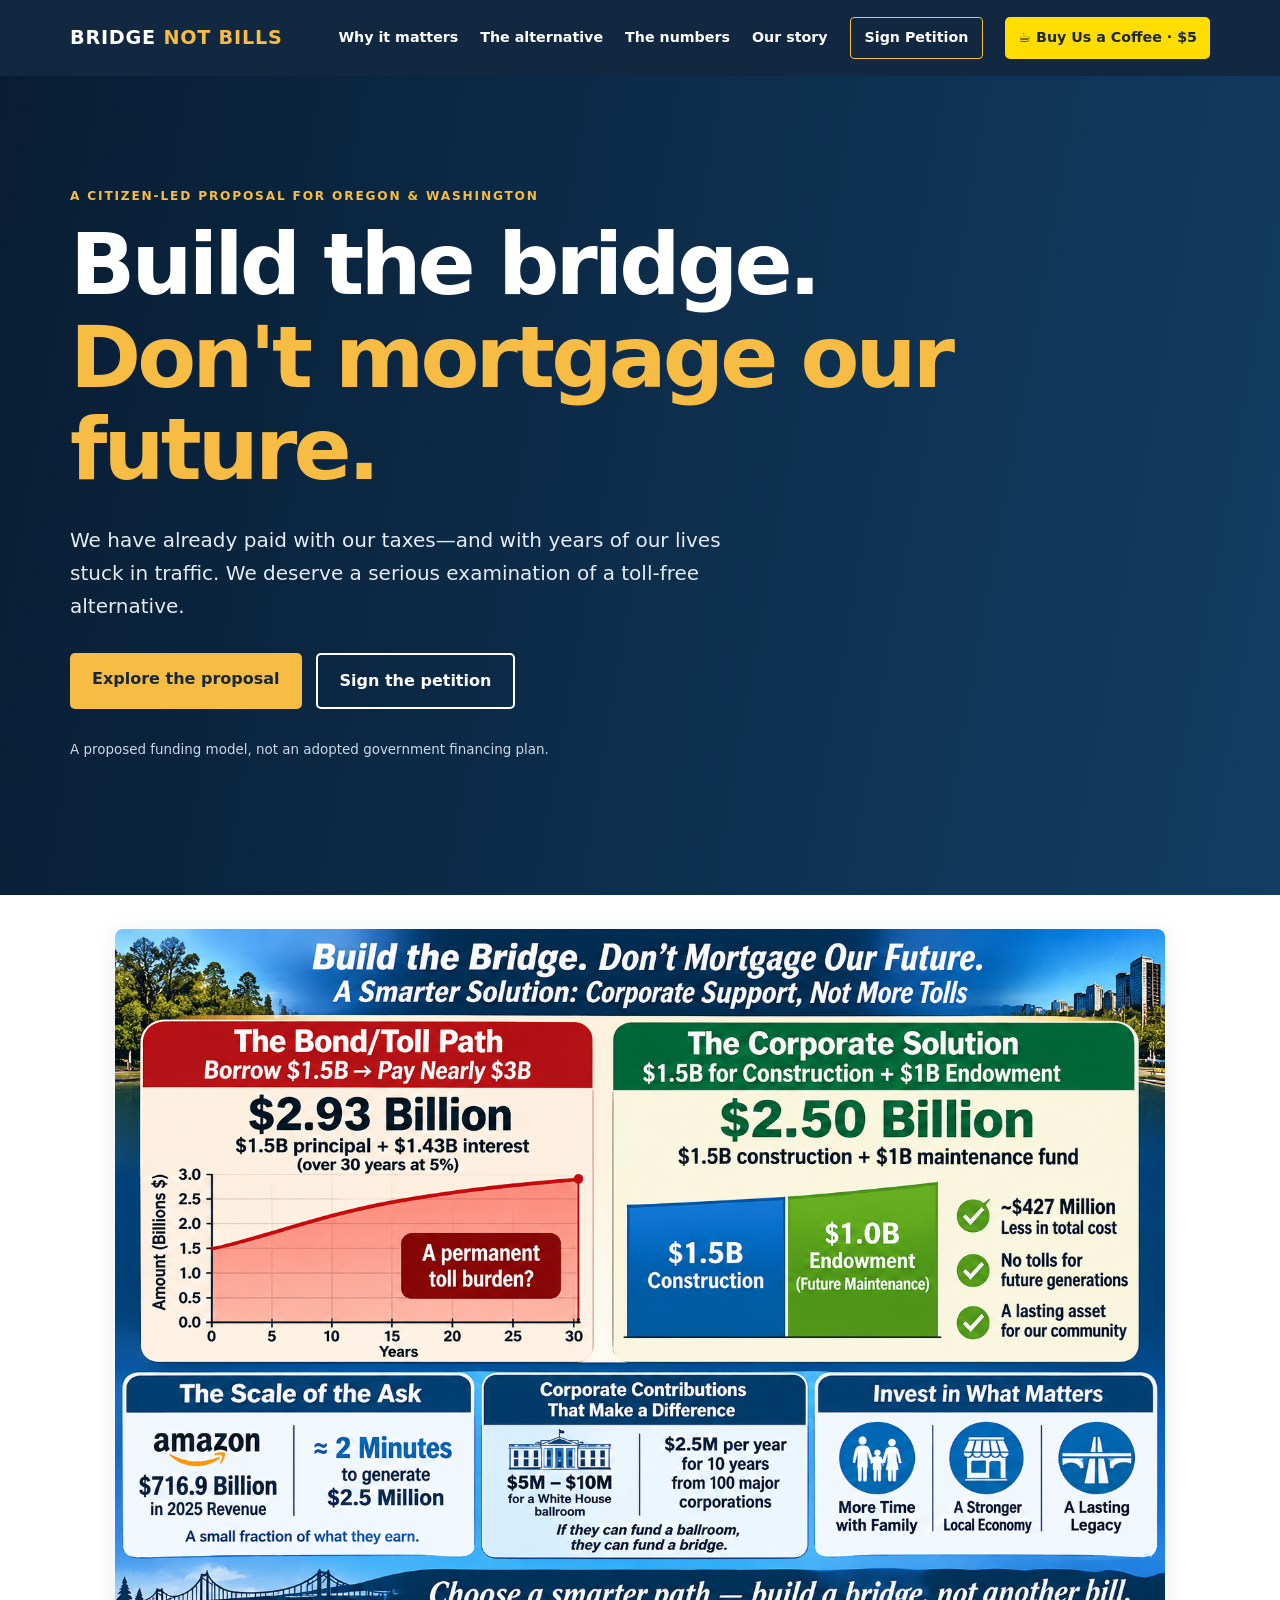
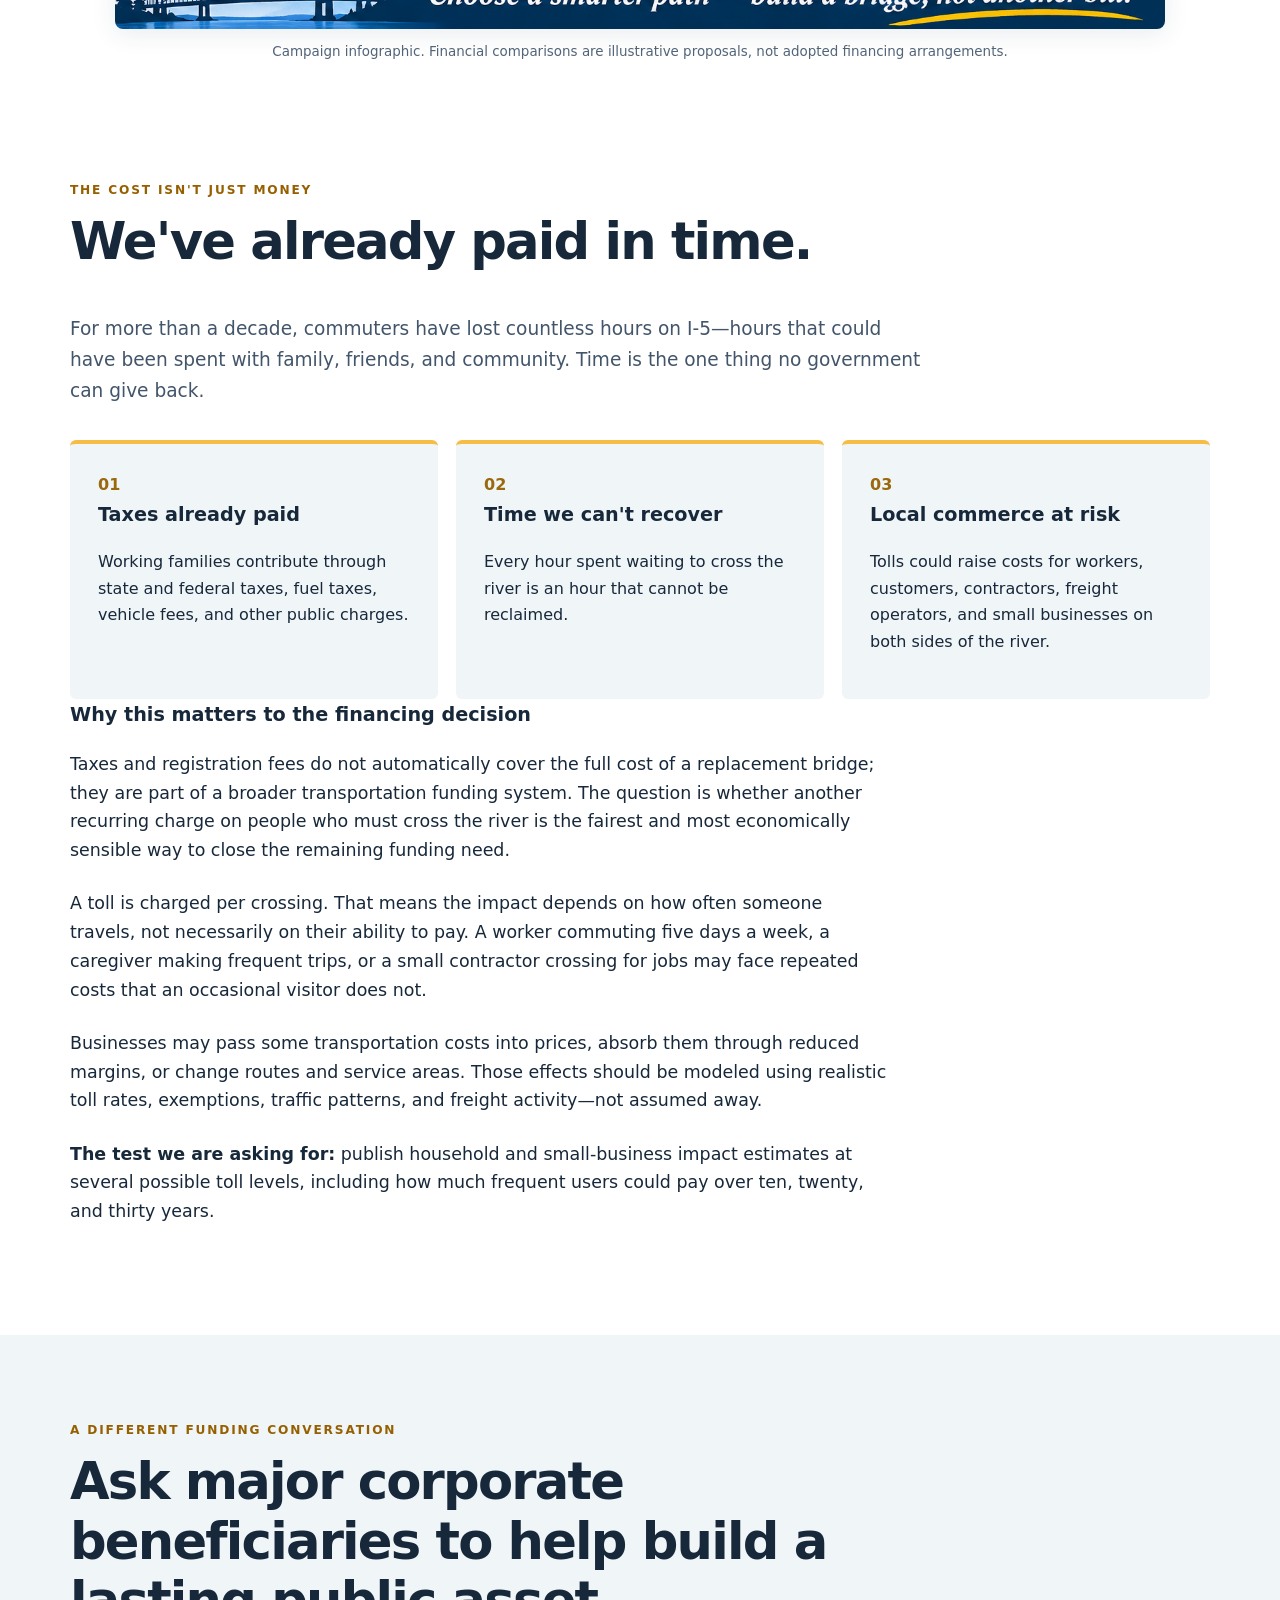
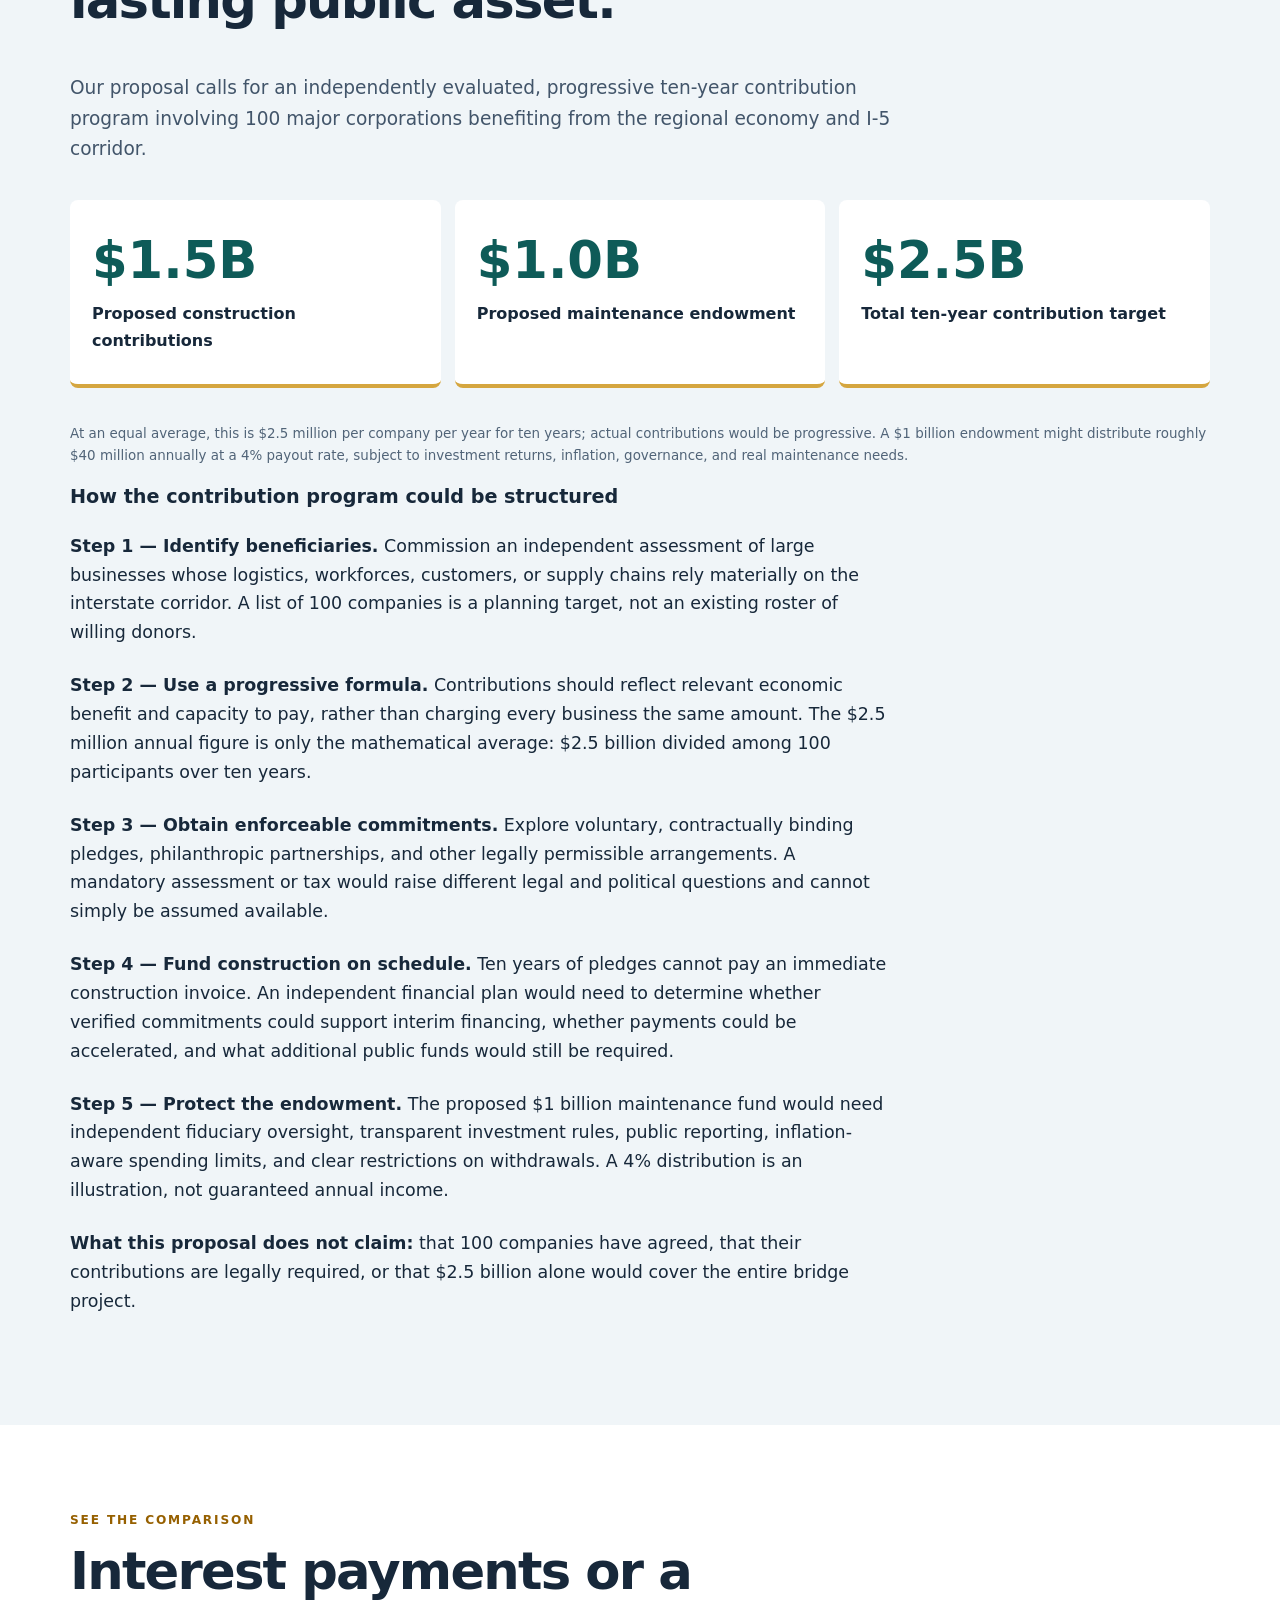
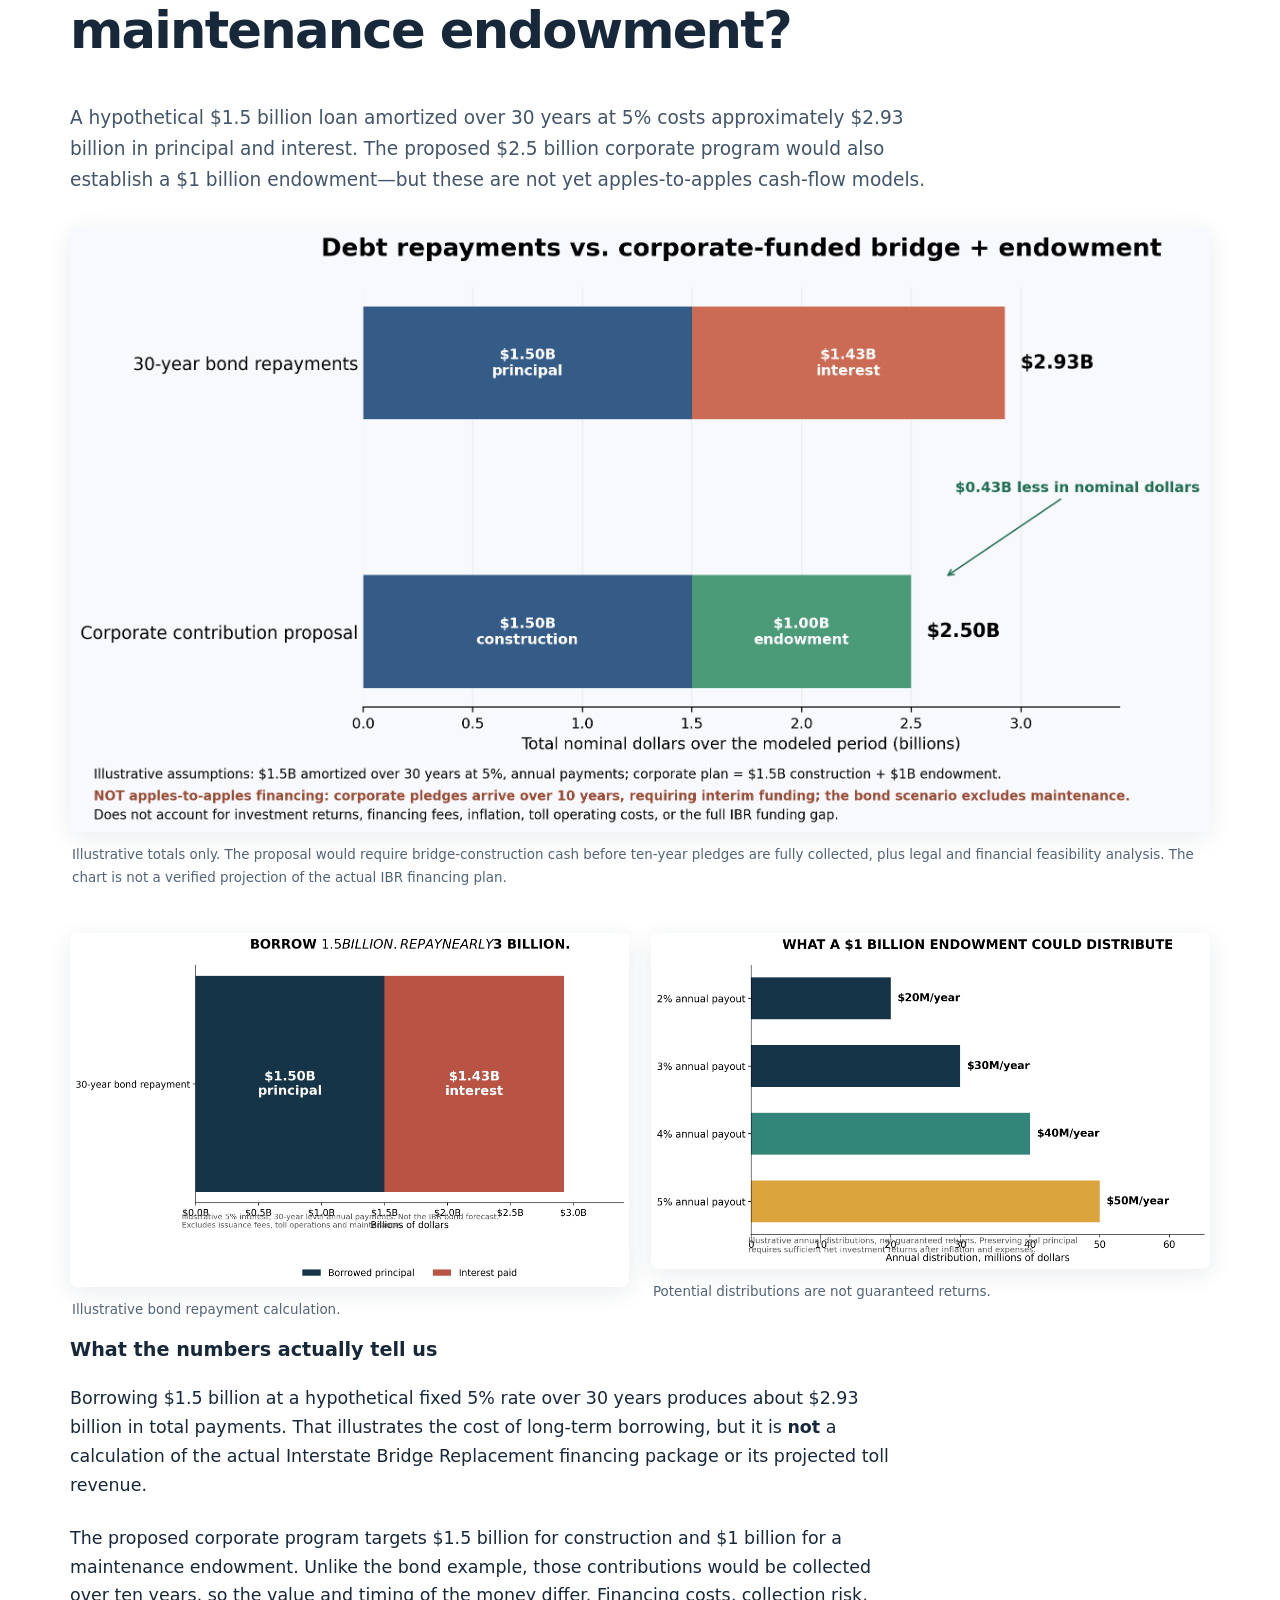
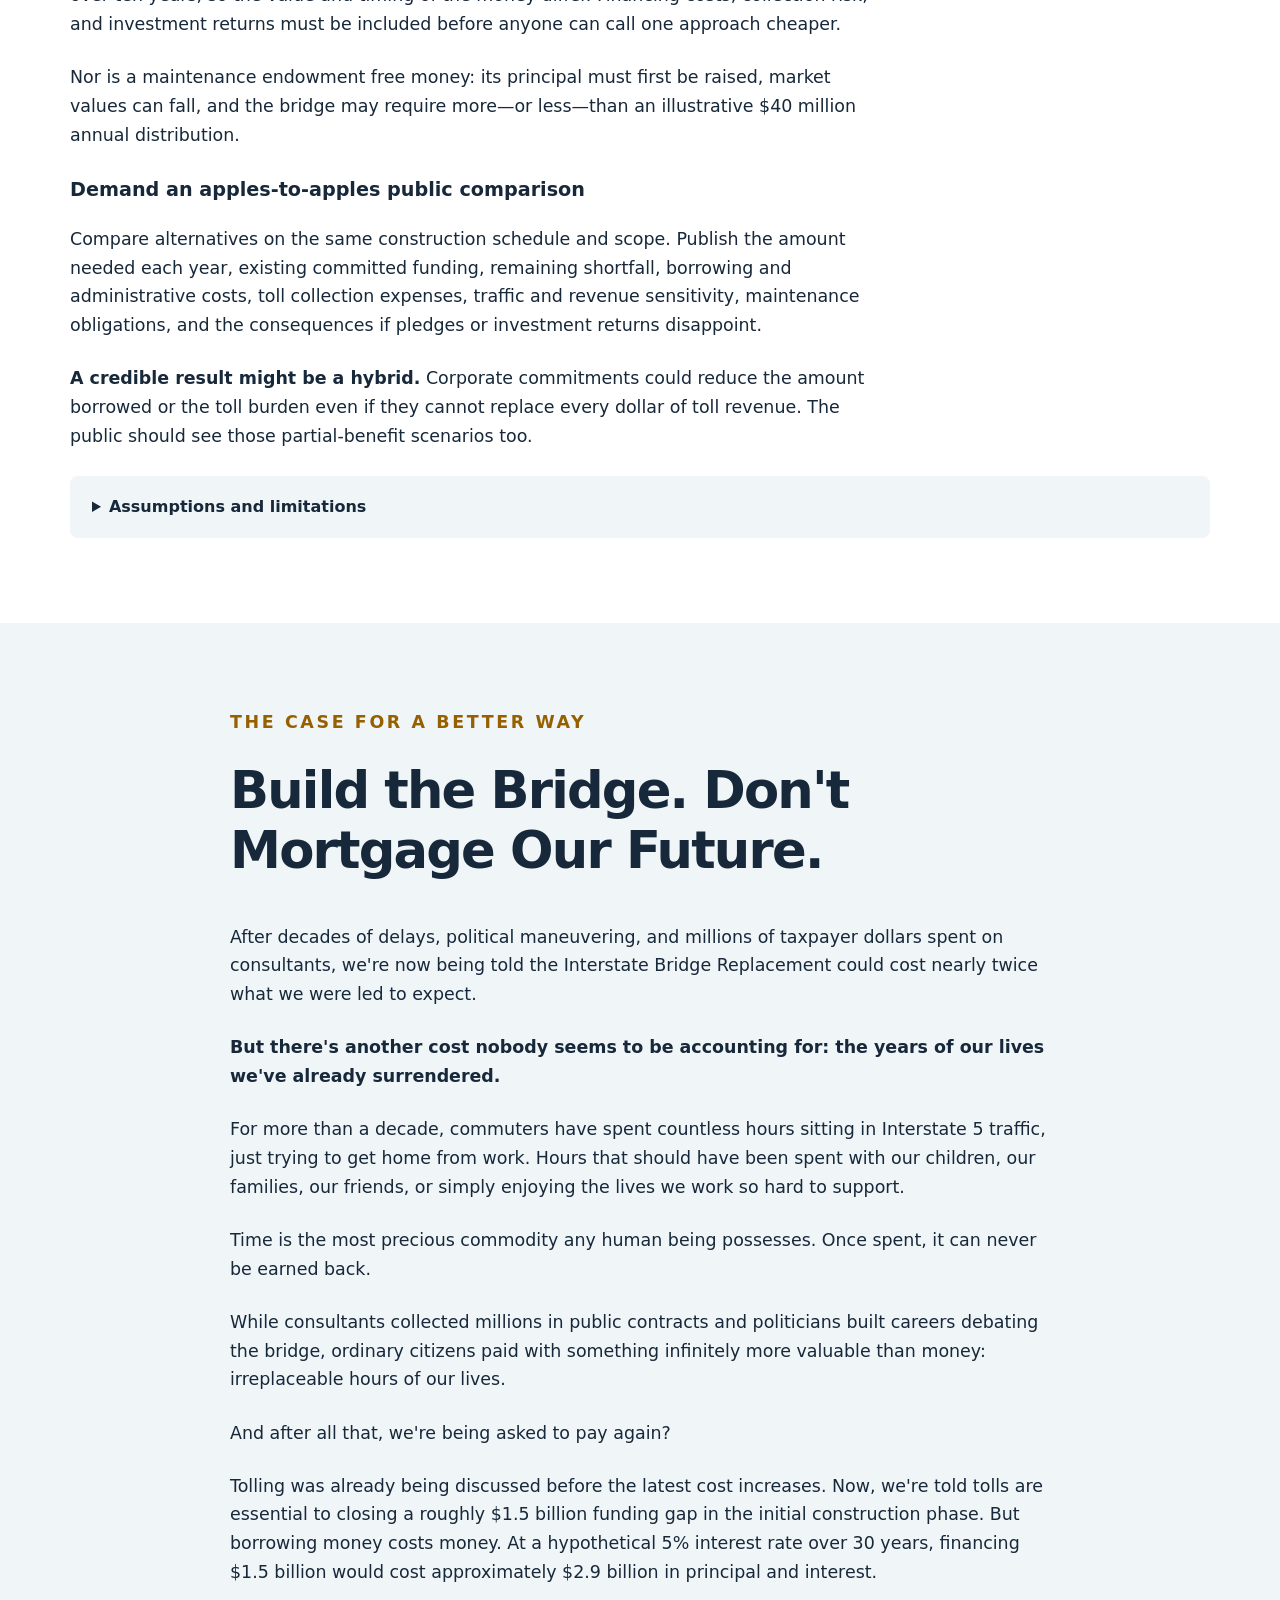
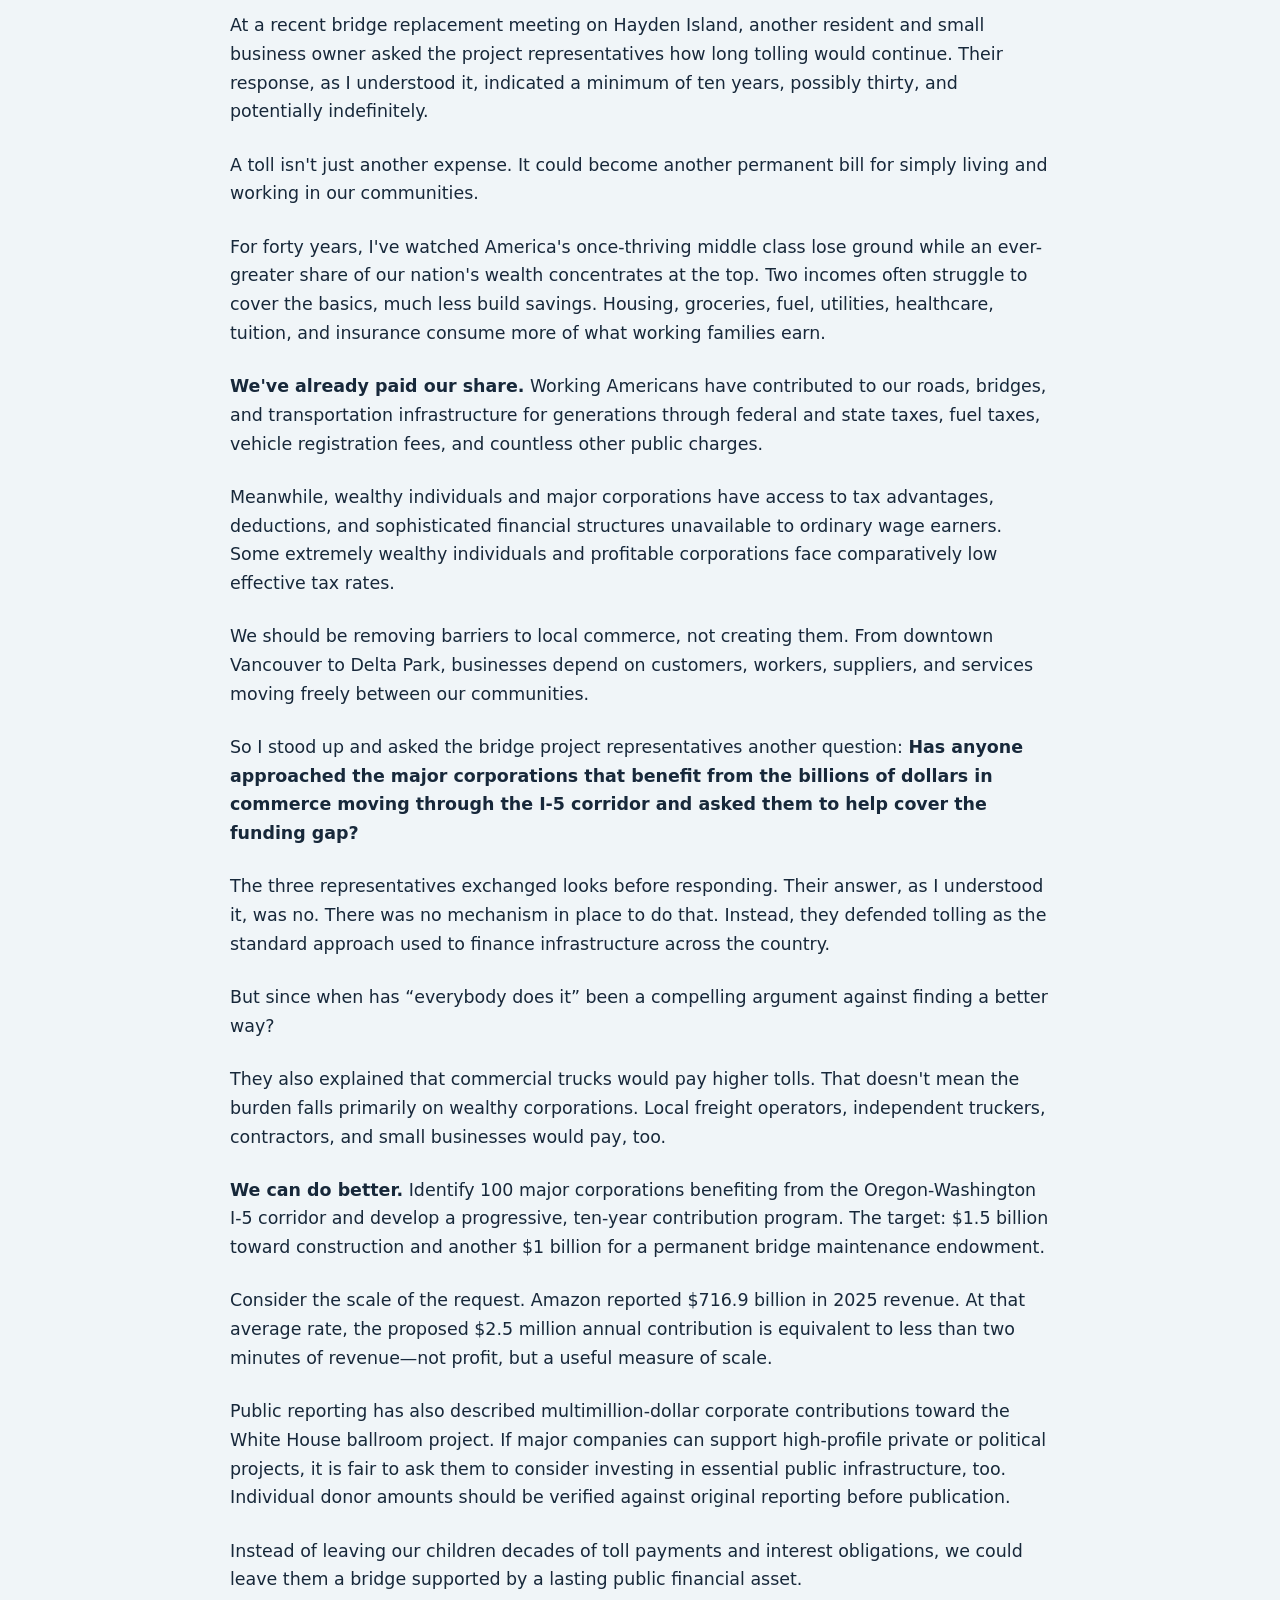
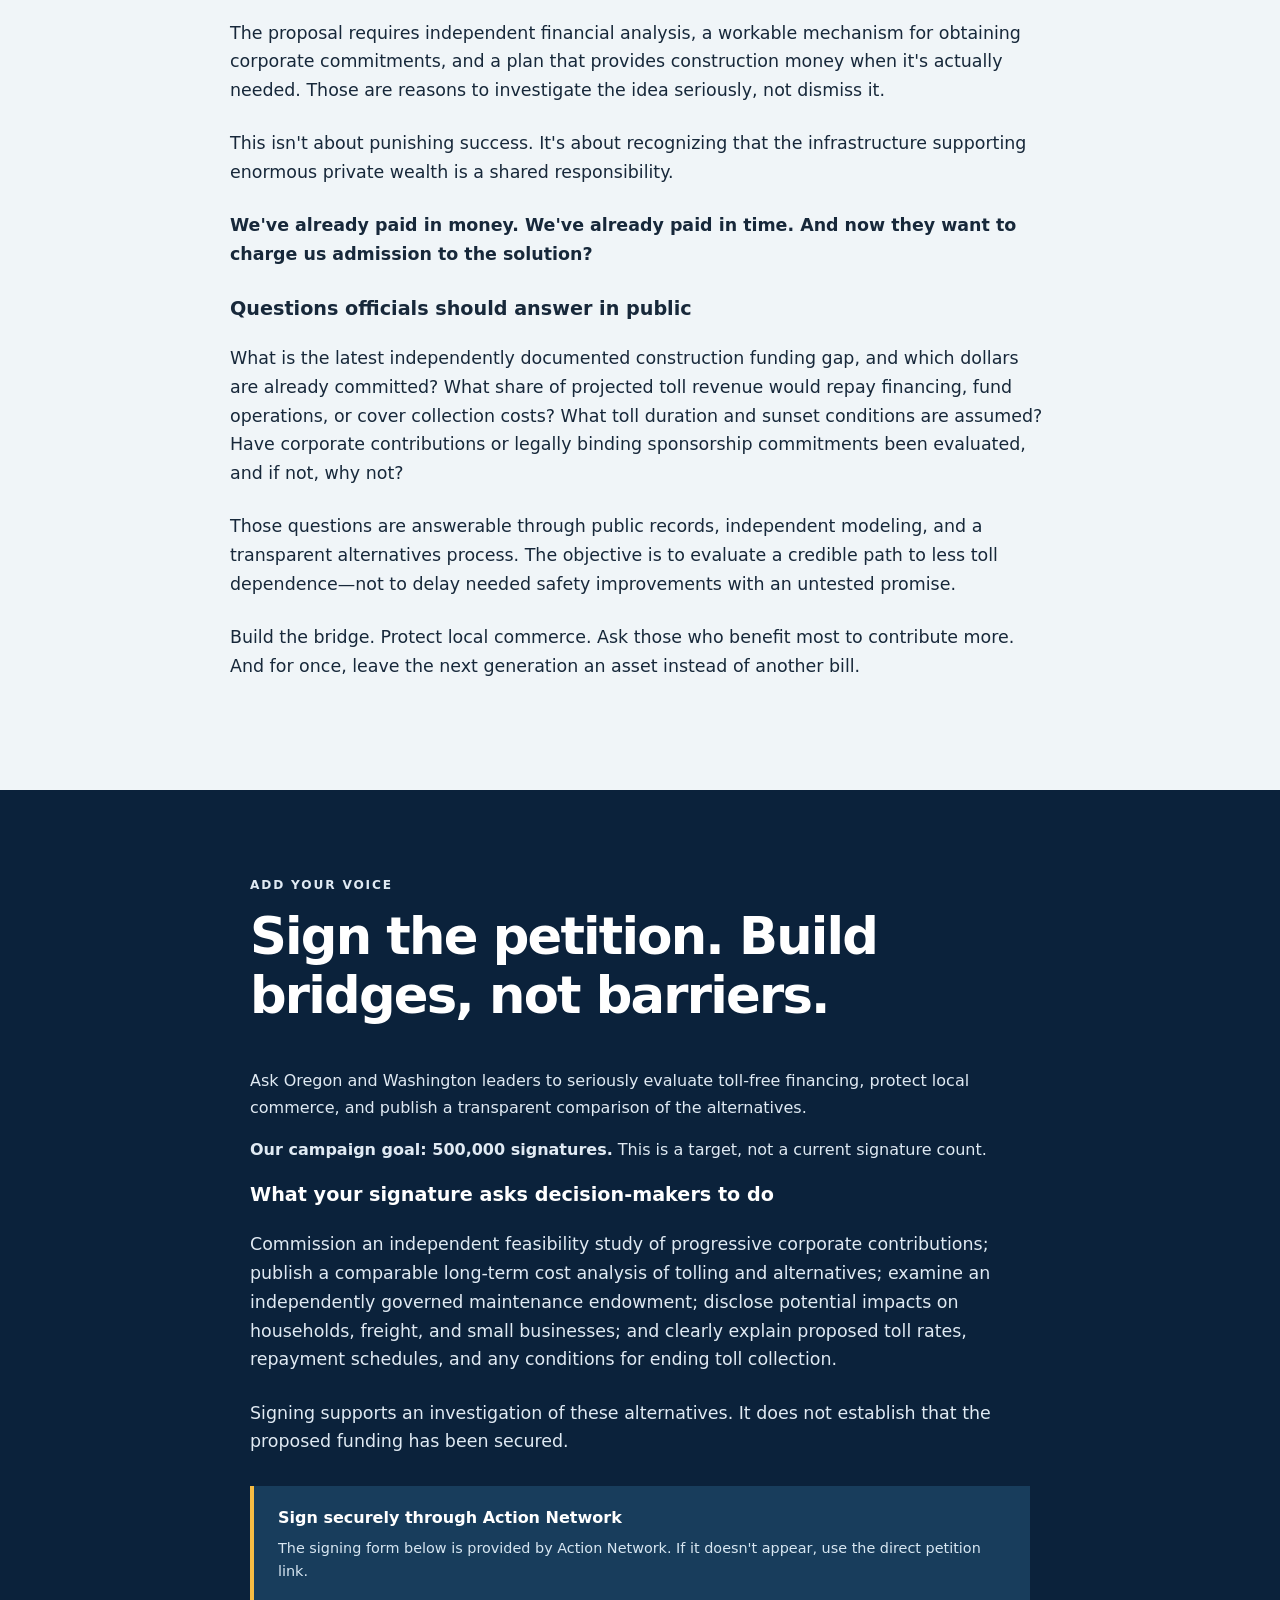
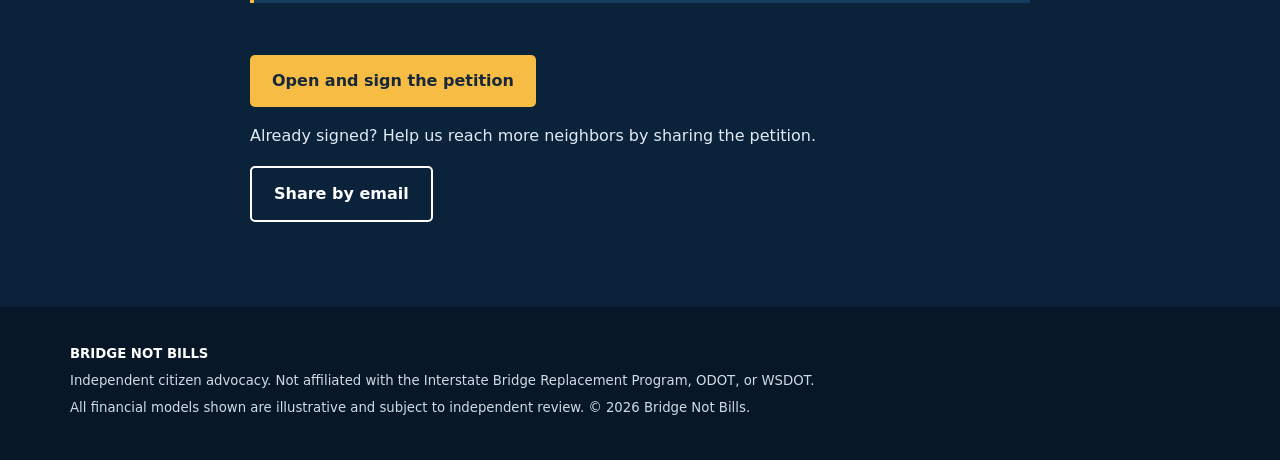
==== commit 17ea25e9: "Rename navigation CTA to Sign Petition and retain petition section anchor" ====
--- a/bridge_campaign_site/index.html
+++ b/bridge_campaign_site/index.html
@@ -1,6 +1,6 @@
 <!doctype html>
 <html lang="en"><head><meta charset="utf-8"><meta name="viewport" content="width=device-width,initial-scale=1"><meta name="description" content="A citizen-led proposal for a toll-free Interstate Bridge Replacement supported by corporate contributions and a permanent maintenance endowment."><title>Build the Bridge. Don't Mortgage Our Future.</title><link rel="stylesheet" href="styles.css"></head>
-<body><a class="skip" href="#main">Skip to content</a><header class="site-header"><div class="shell nav"><a class="brand" href="#top">BRIDGE <span>NOT BILLS</span></a><nav aria-label="Main navigation"><a href="#why">Why it matters</a><a href="#plan">The alternative</a><a href="#numbers">The numbers</a><a href="#story">Our story</a><a class="nav-cta" href="#action">Take action</a><a class="coffee-nav" href="https://buymeacoffee.com/nobridgetoll" target="_blank" rel="noopener noreferrer" aria-label="Buy us a coffee — contribute five dollars">☕ Buy Us a Coffee · $5</a></nav></div></header>
+<body><a class="skip" href="#main">Skip to content</a><header class="site-header"><div class="shell nav"><a class="brand" href="#top">BRIDGE <span>NOT BILLS</span></a><nav aria-label="Main navigation"><a href="#why">Why it matters</a><a href="#plan">The alternative</a><a href="#numbers">The numbers</a><a href="#story">Our story</a><a class="nav-cta" href="#action">Sign Petition</a><a class="coffee-nav" href="https://buymeacoffee.com/nobridgetoll" target="_blank" rel="noopener noreferrer" aria-label="Buy us a coffee — contribute five dollars">☕ Buy Us a Coffee · $5</a></nav></div></header>
 <main id="main"><section class="hero" id="top"><div class="shell hero-inner"><p class="eyebrow">A citizen-led proposal for Oregon & Washington</p><h1>Build the bridge.<br><em>Don't mortgage our future.</em></h1><p class="lede">We have already paid with our taxes—and with years of our lives stuck in traffic. We deserve a serious examination of a toll-free alternative.</p><div class="actions"><a class="button gold" href="#plan">Explore the proposal</a><a class="button outline" href="https://actionnetwork.org/petitions/stop-interstate-bridge-tolls-build-the-bridge-dont-mortgage-our-future" target="_blank" rel="noopener noreferrer">Sign the petition</a></div><p class="hero-note">A proposed funding model, not an adopted government financing plan.</p></div></section>
 <section class="hero-graphic-section" aria-label="Campaign financing infographic"><div class="shell"><figure class="hero-graphic"><img src="assets/infographic.png" alt="Campaign infographic comparing illustrative bridge financing approaches and proposed corporate contributions" loading="eager"><figcaption>Campaign infographic. Financial comparisons are illustrative proposals, not adopted financing arrangements.</figcaption></figure></div></section>
 <section class="section" id="why"><div class="shell"><p class="eyebrow dark">The cost isn't just money</p><h2>We've already paid in time.</h2><p class="intro">For more than a decade, commuters have lost countless hours on I-5—hours that could have been spent with family, friends, and community. Time is the one thing no government can give back.</p><div class="cards"><article class="card"><span class="symbol">01</span><h3>Taxes already paid</h3><p>Working families contribute through state and federal taxes, fuel taxes, vehicle fees, and other public charges.</p></article><article class="card"><span class="symbol">02</span><h3>Time we can't recover</h3><p>Every hour spent waiting to cross the river is an hour that cannot be reclaimed.</p></article><article class="card"><span class="symbol">03</span><h3>Local commerce at risk</h3><p>Tolls could raise costs for workers, customers, contractors, freight operators, and small businesses on both sides of the river.</p></article></div><div class="reading explainer"><h3>Why this matters to the financing decision</h3><p>Taxes and registration fees do not automatically cover the full cost of a replacement bridge; they are part of a broader transportation funding system. The question is whether another recurring charge on people who must cross the river is the fairest and most economically sensible way to close the remaining funding need.</p><p>A toll is charged per crossing. That means the impact depends on how often someone travels, not necessarily on their ability to pay. A worker commuting five days a week, a caregiver making frequent trips, or a small contractor crossing for jobs may face repeated costs that an occasional visitor does not.</p><p>Businesses may pass some transportation costs into prices, absorb them through reduced margins, or change routes and service areas. Those effects should be modeled using realistic toll rates, exemptions, traffic patterns, and freight activity—not assumed away.</p><p><strong>The test we are asking for:</strong> publish household and small-business impact estimates at several possible toll levels, including how much frequent users could pay over ten, twenty, and thirty years.</p></div></div></section>
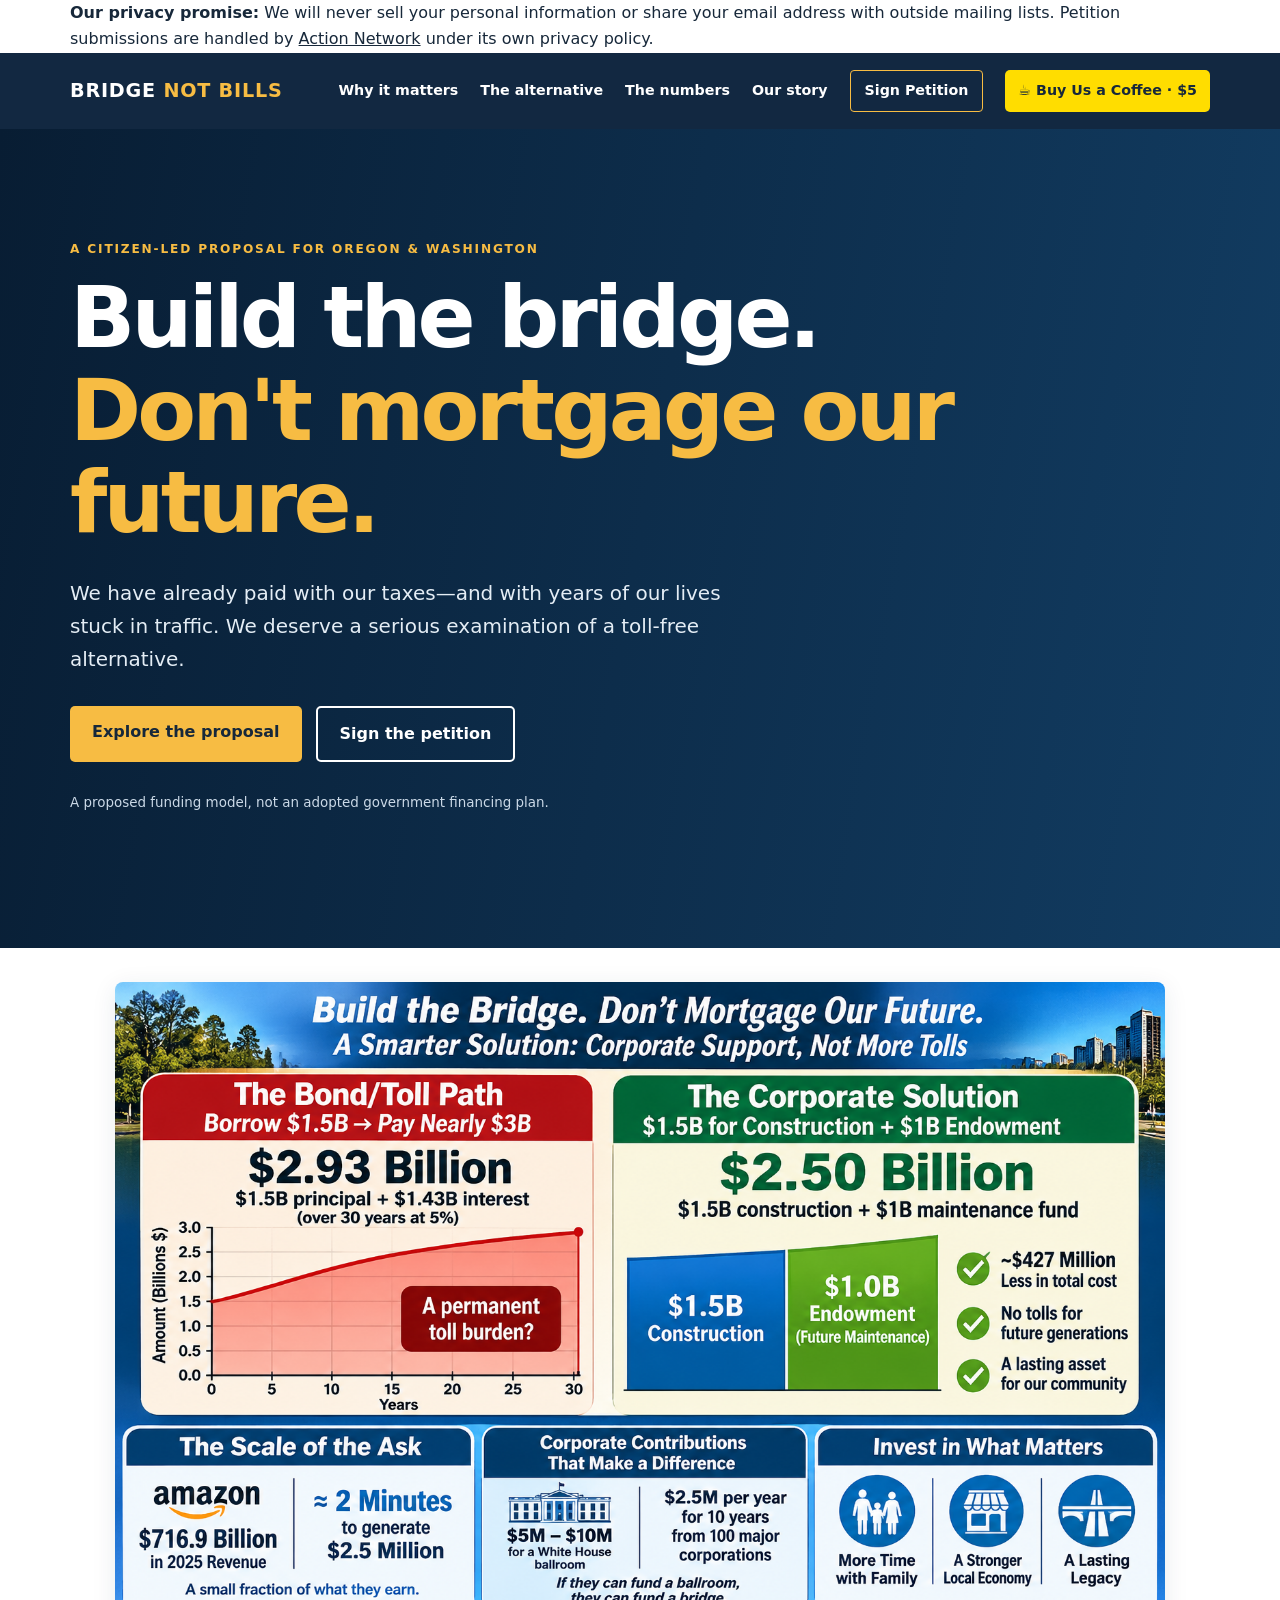
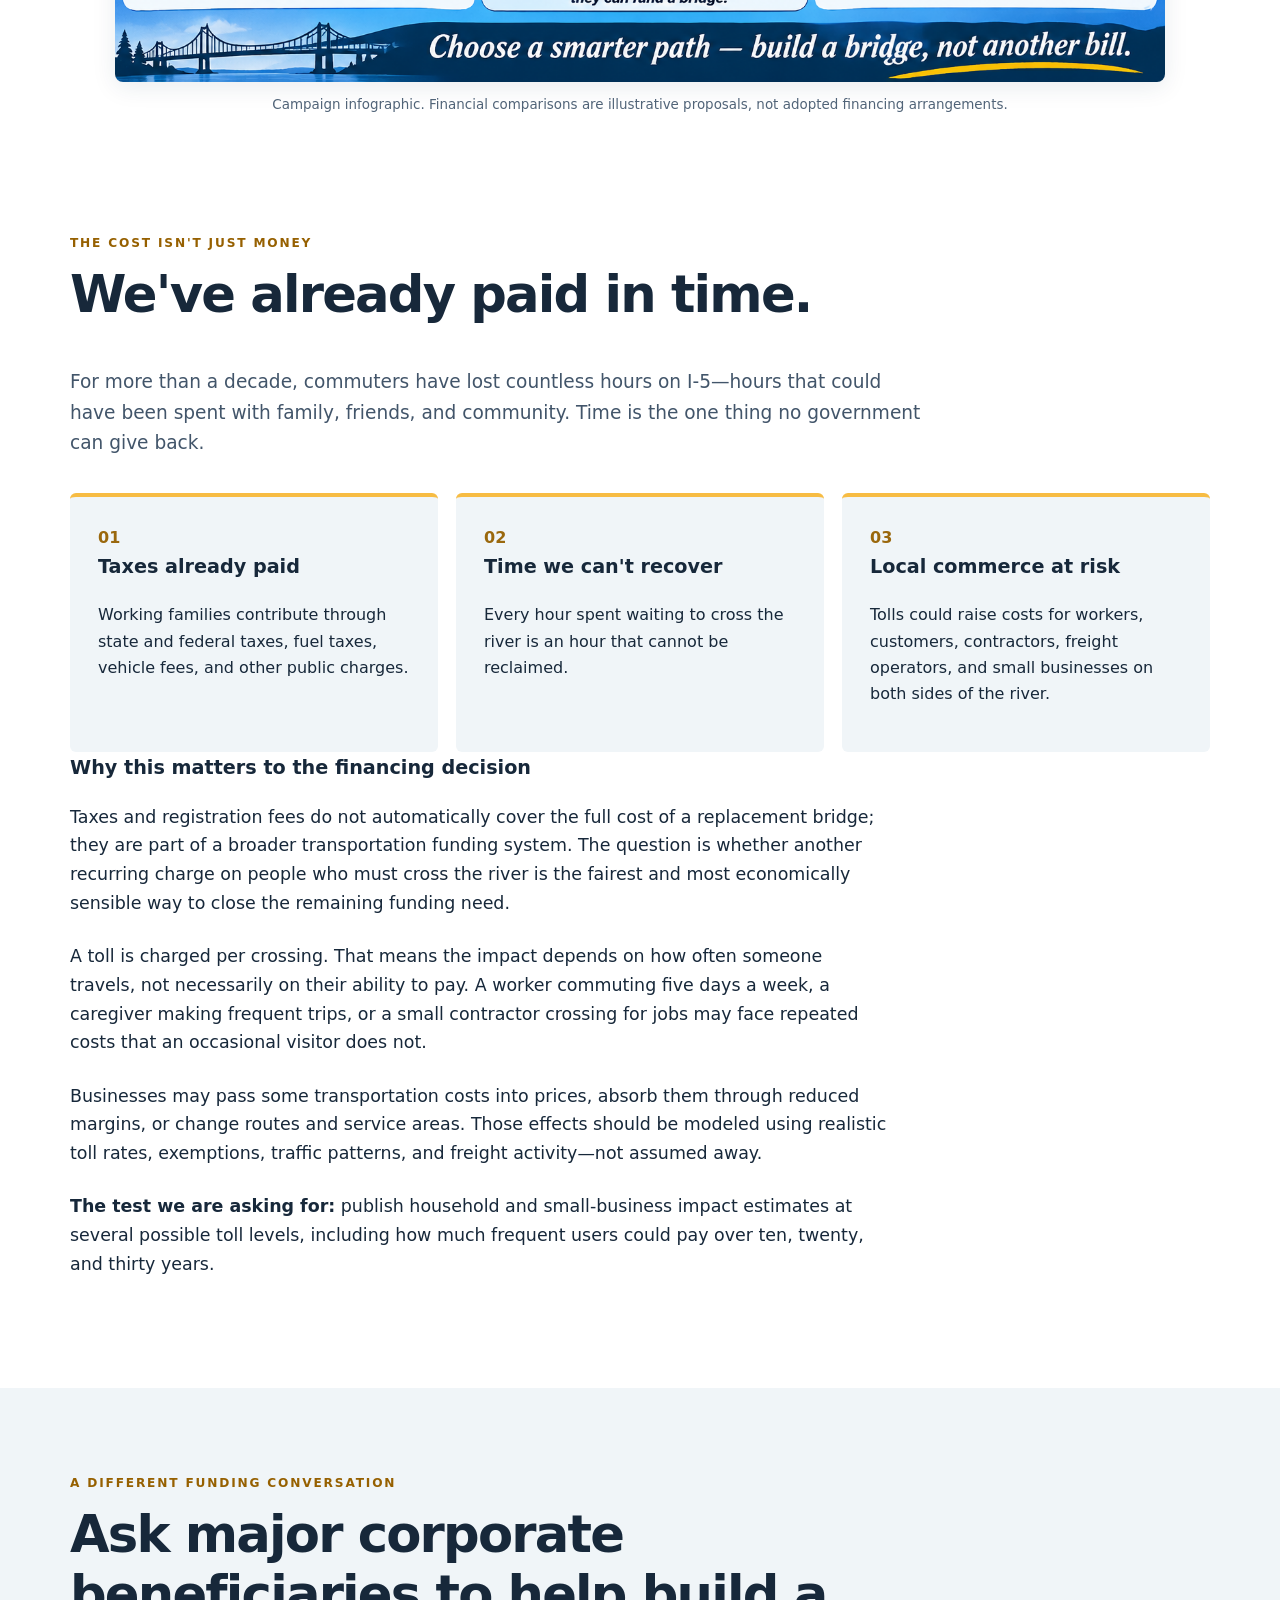
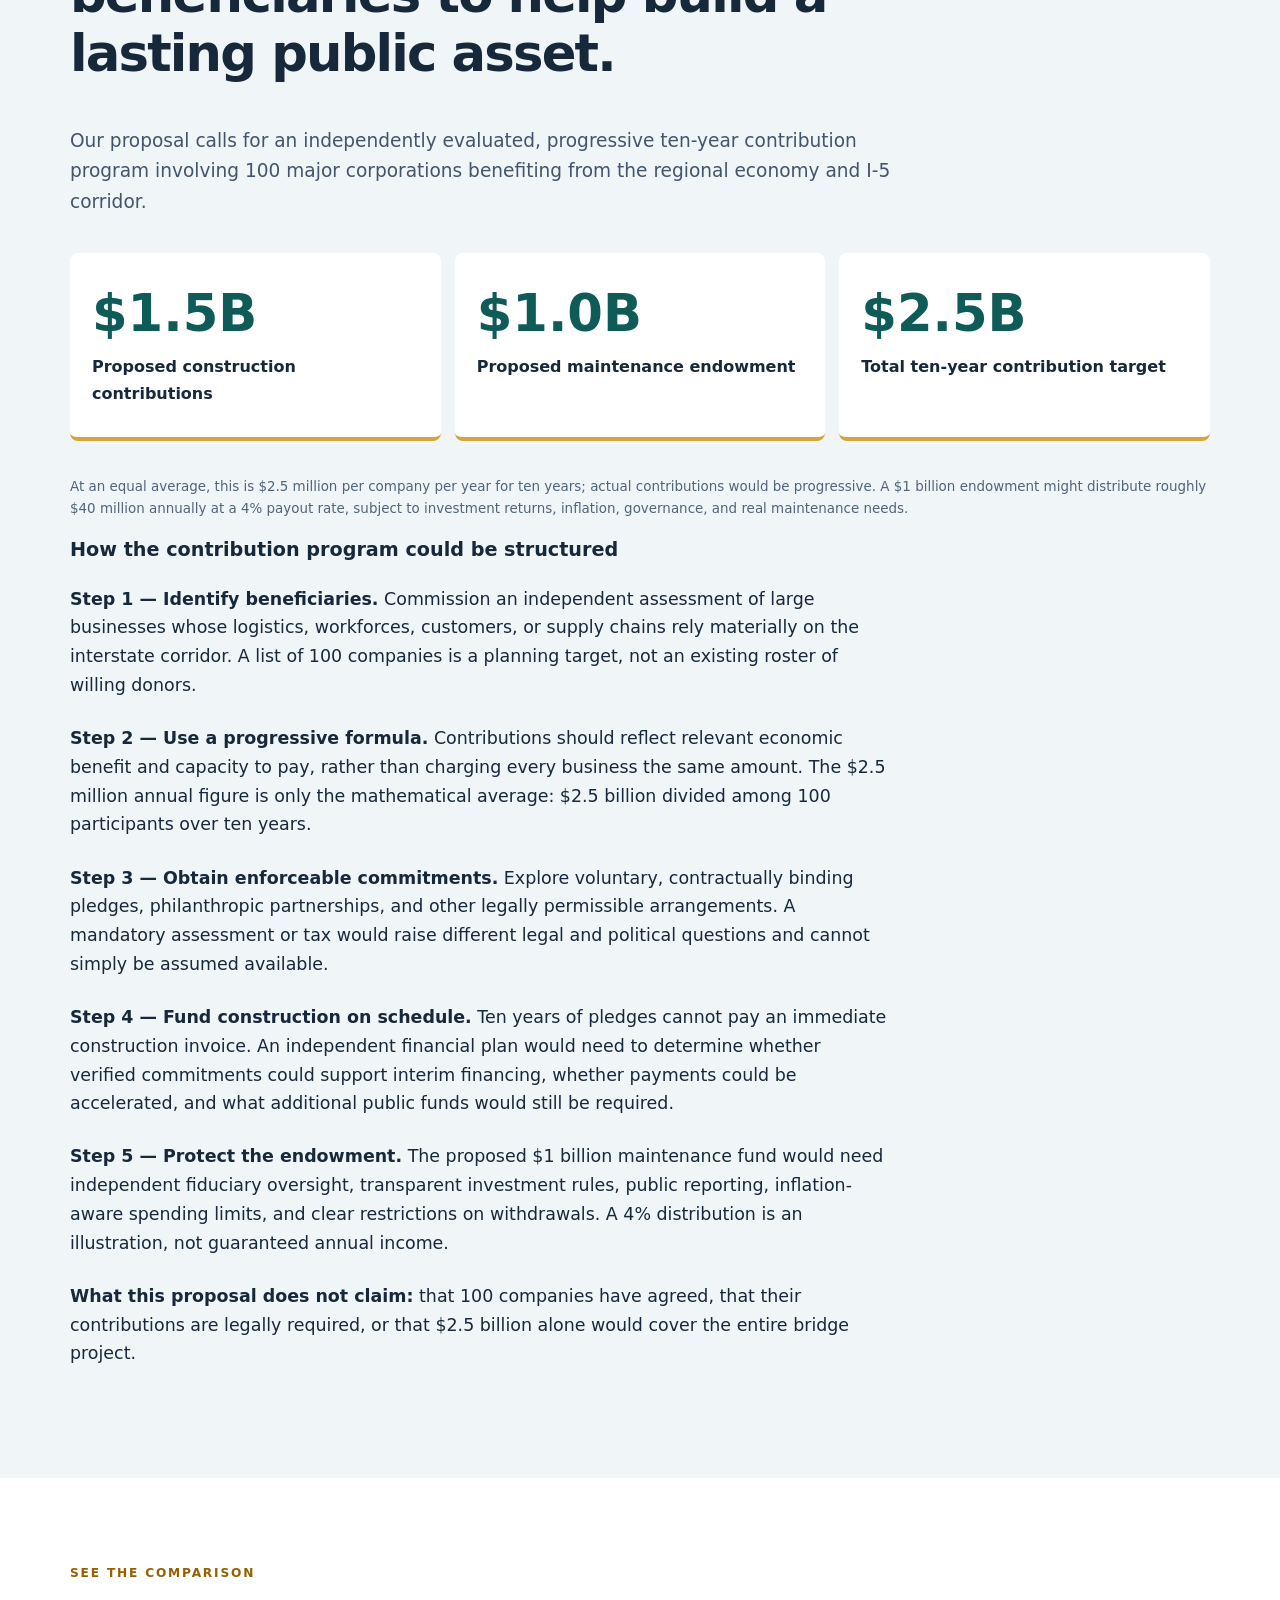
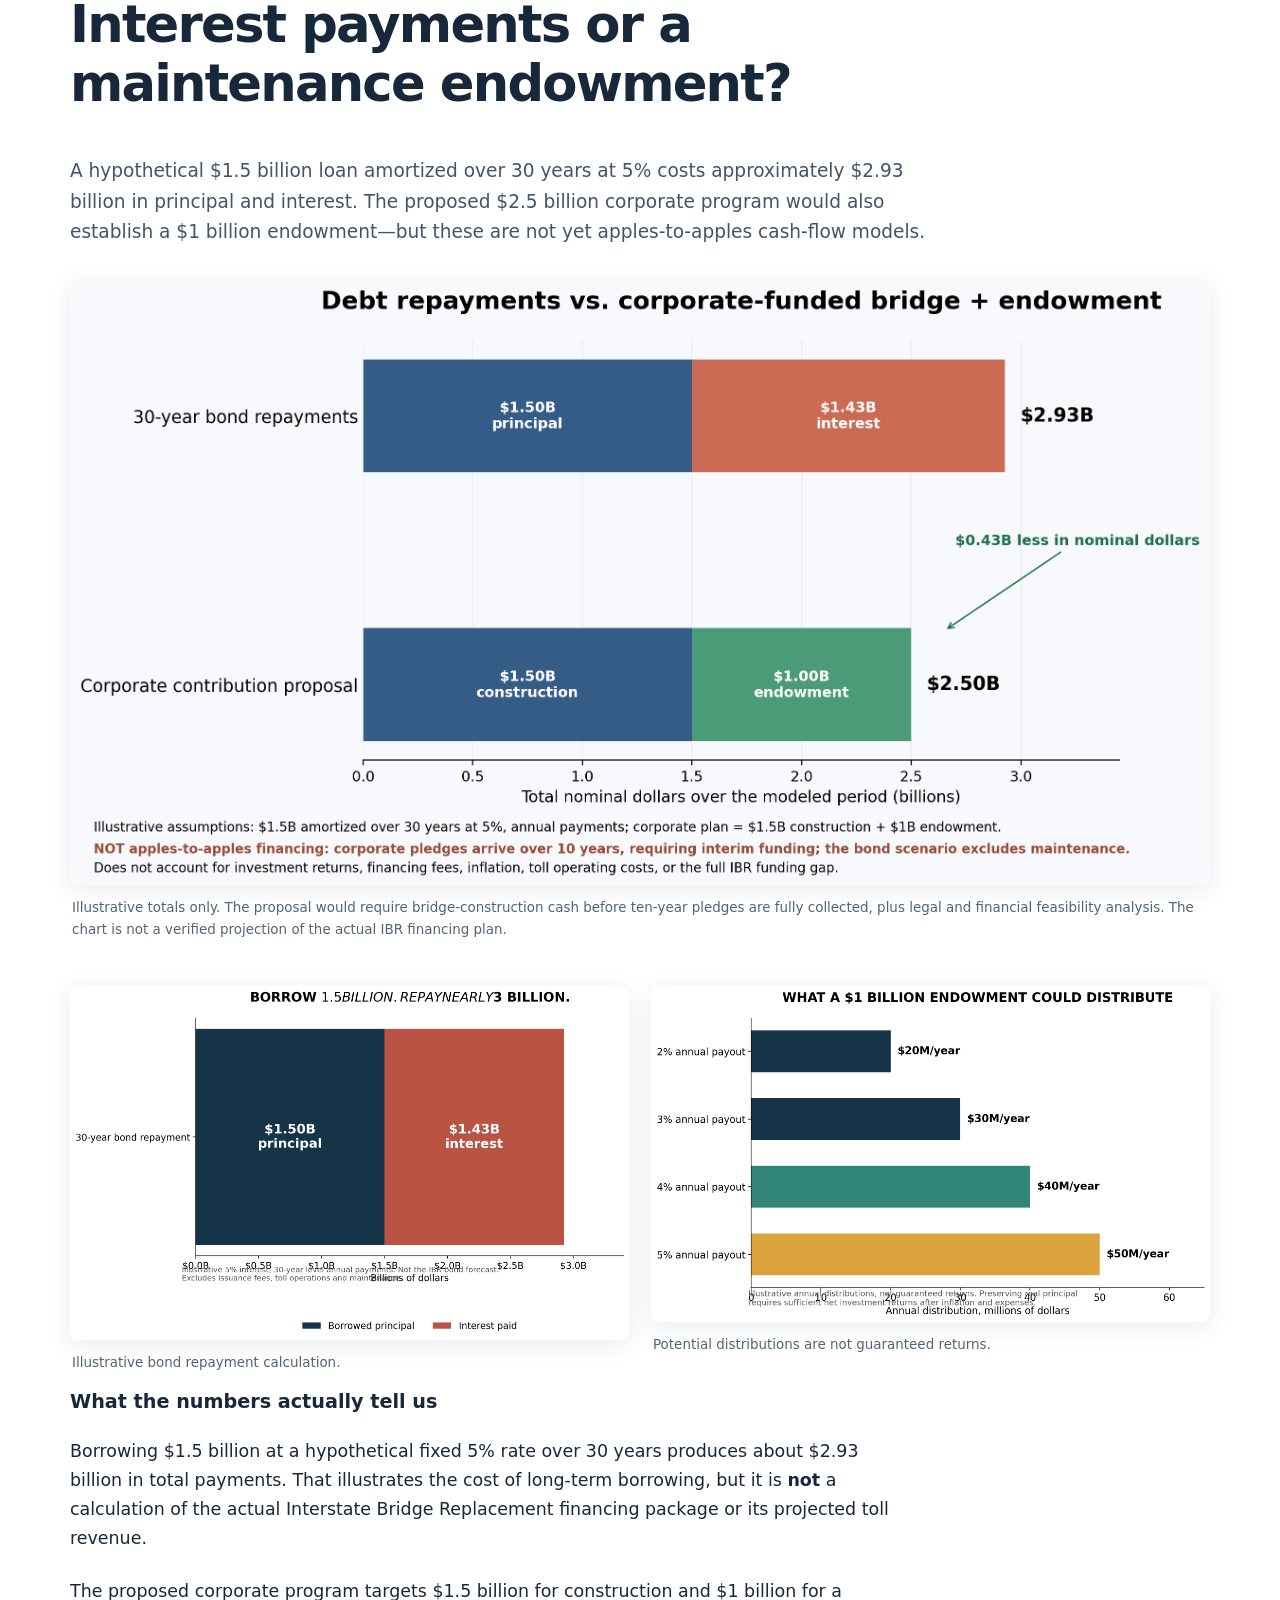
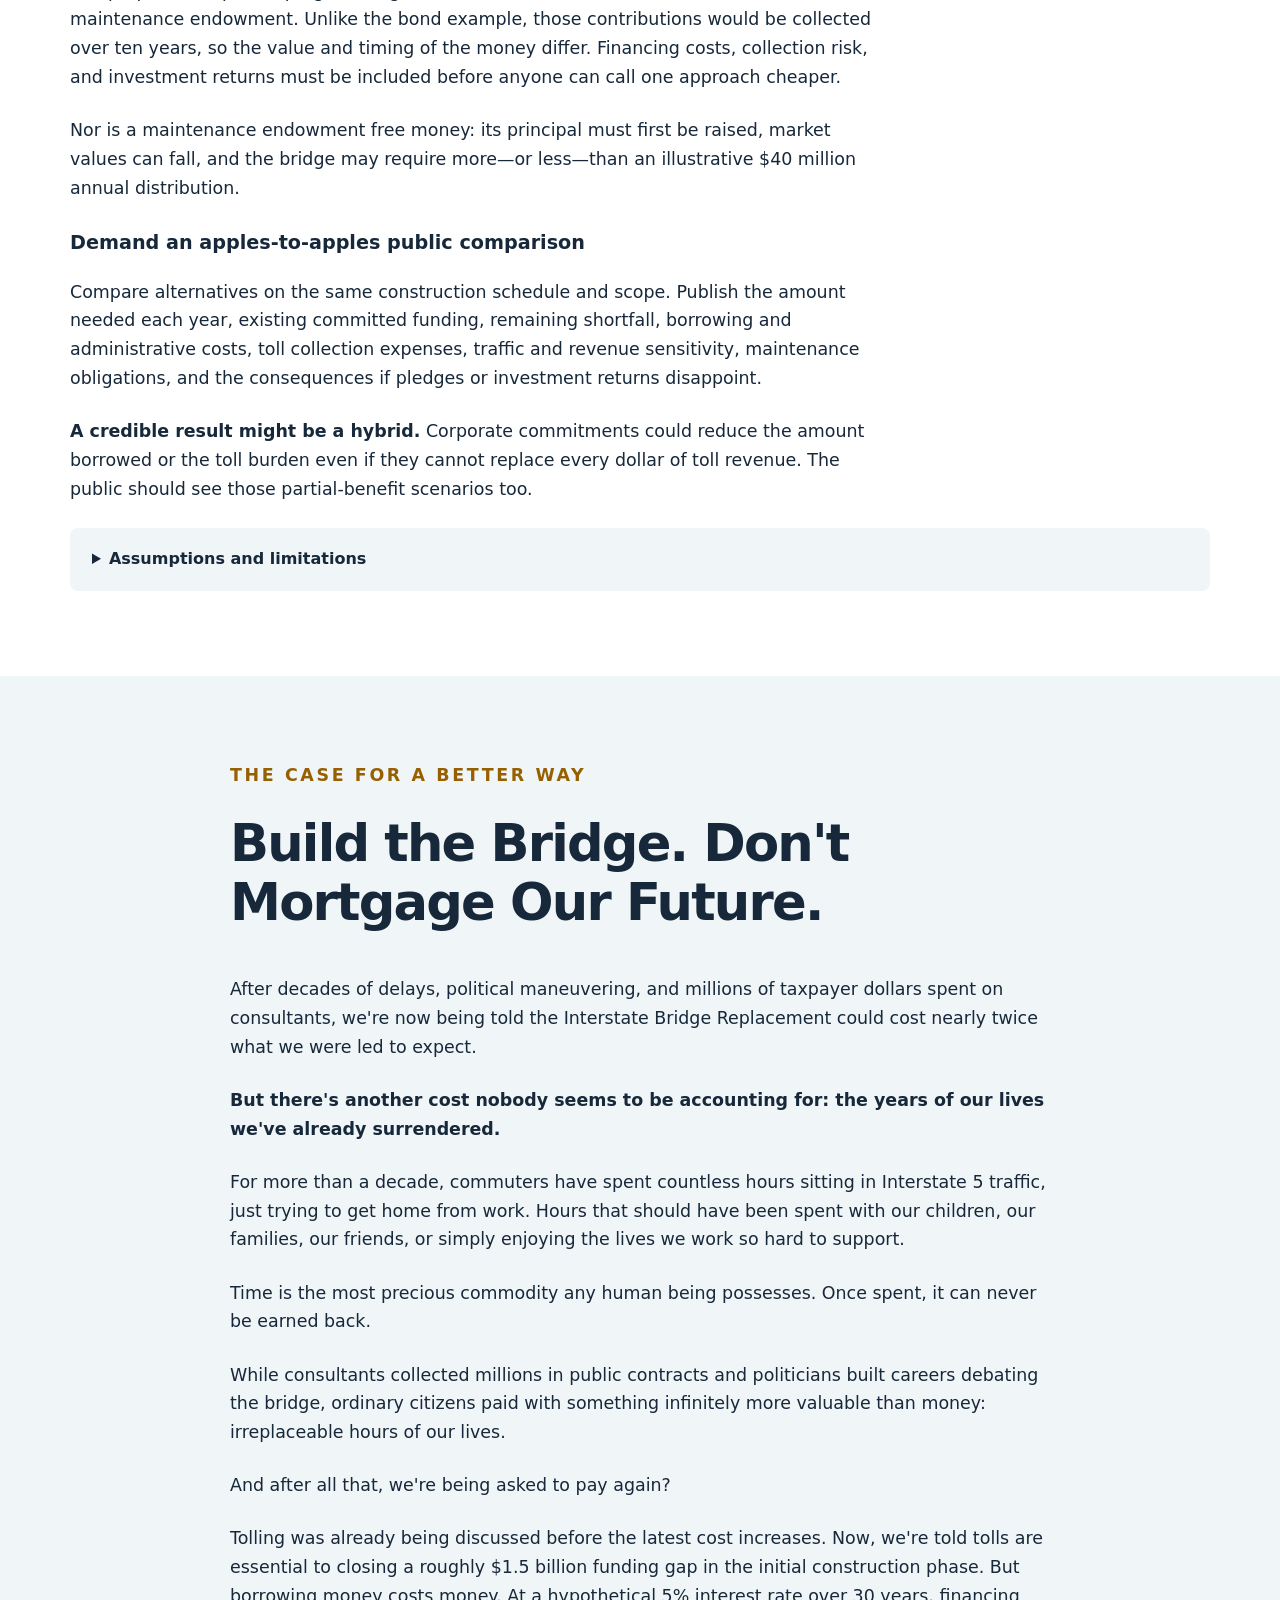
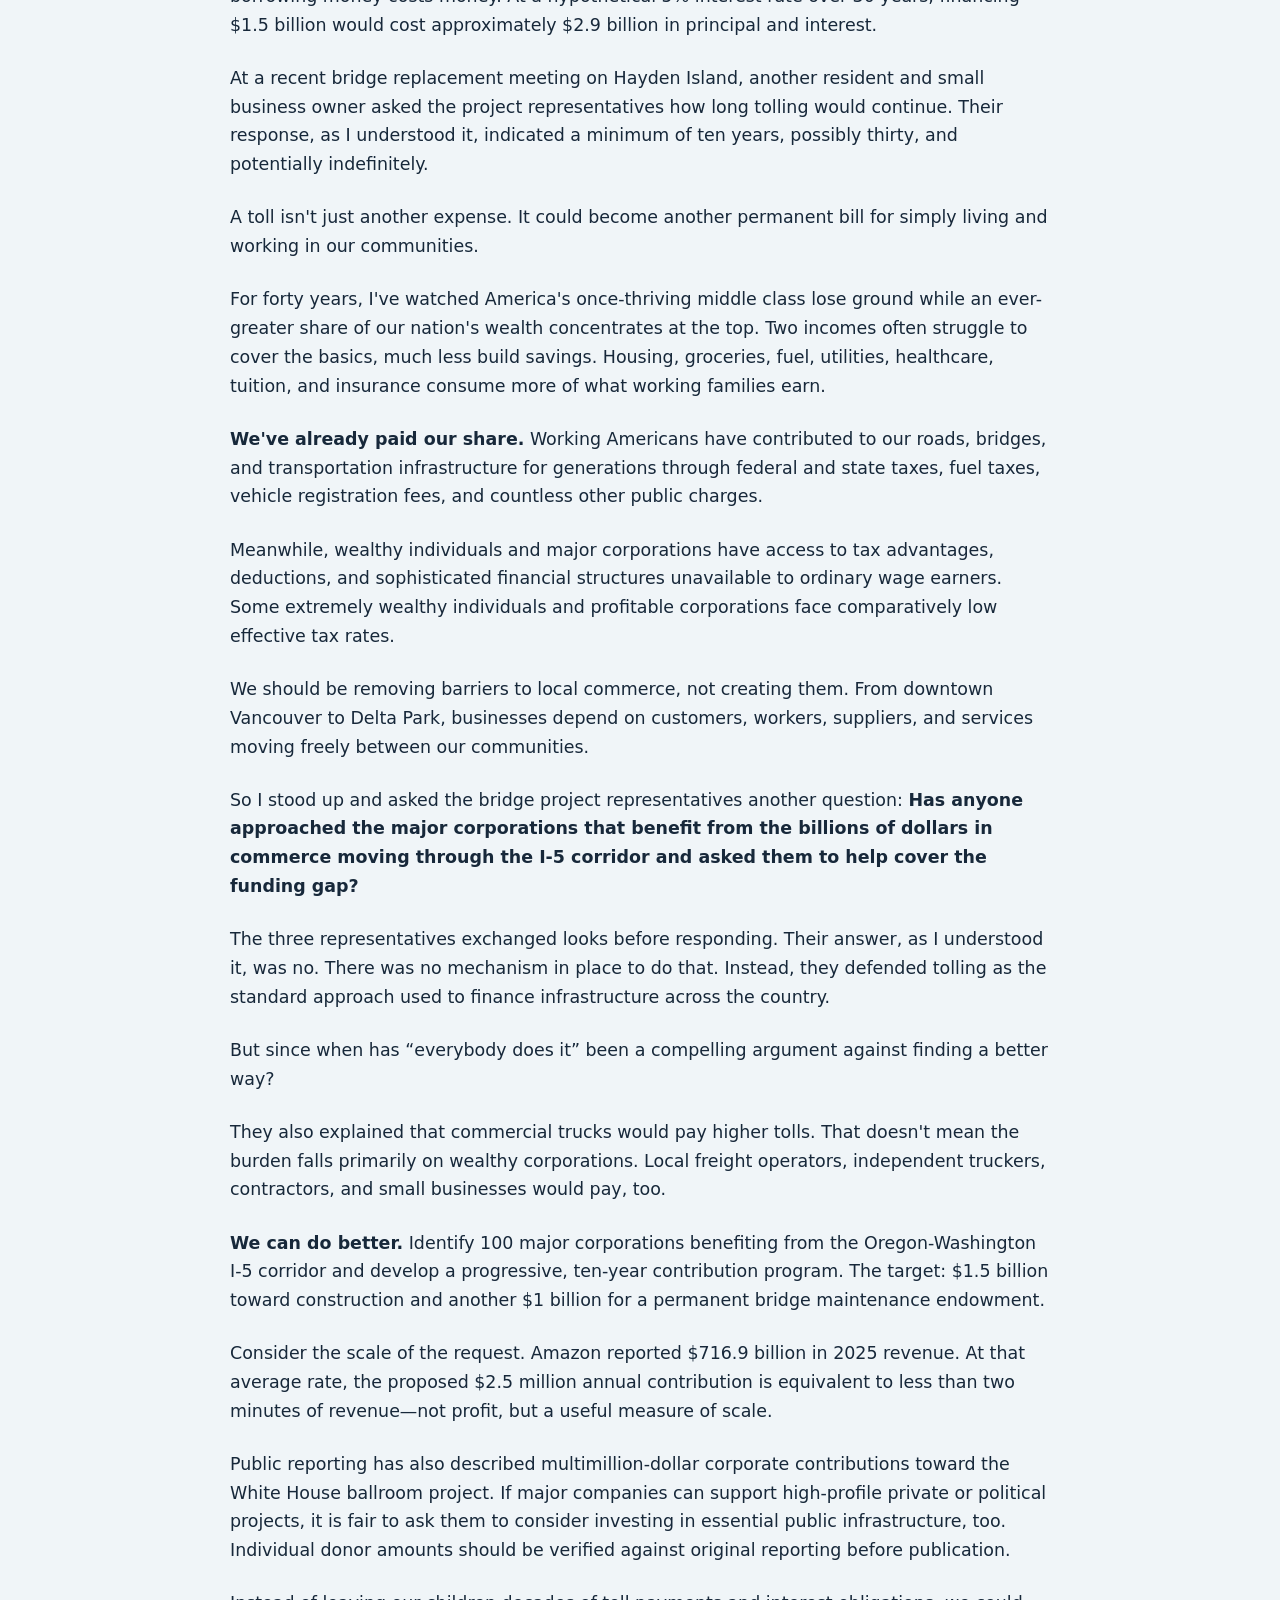
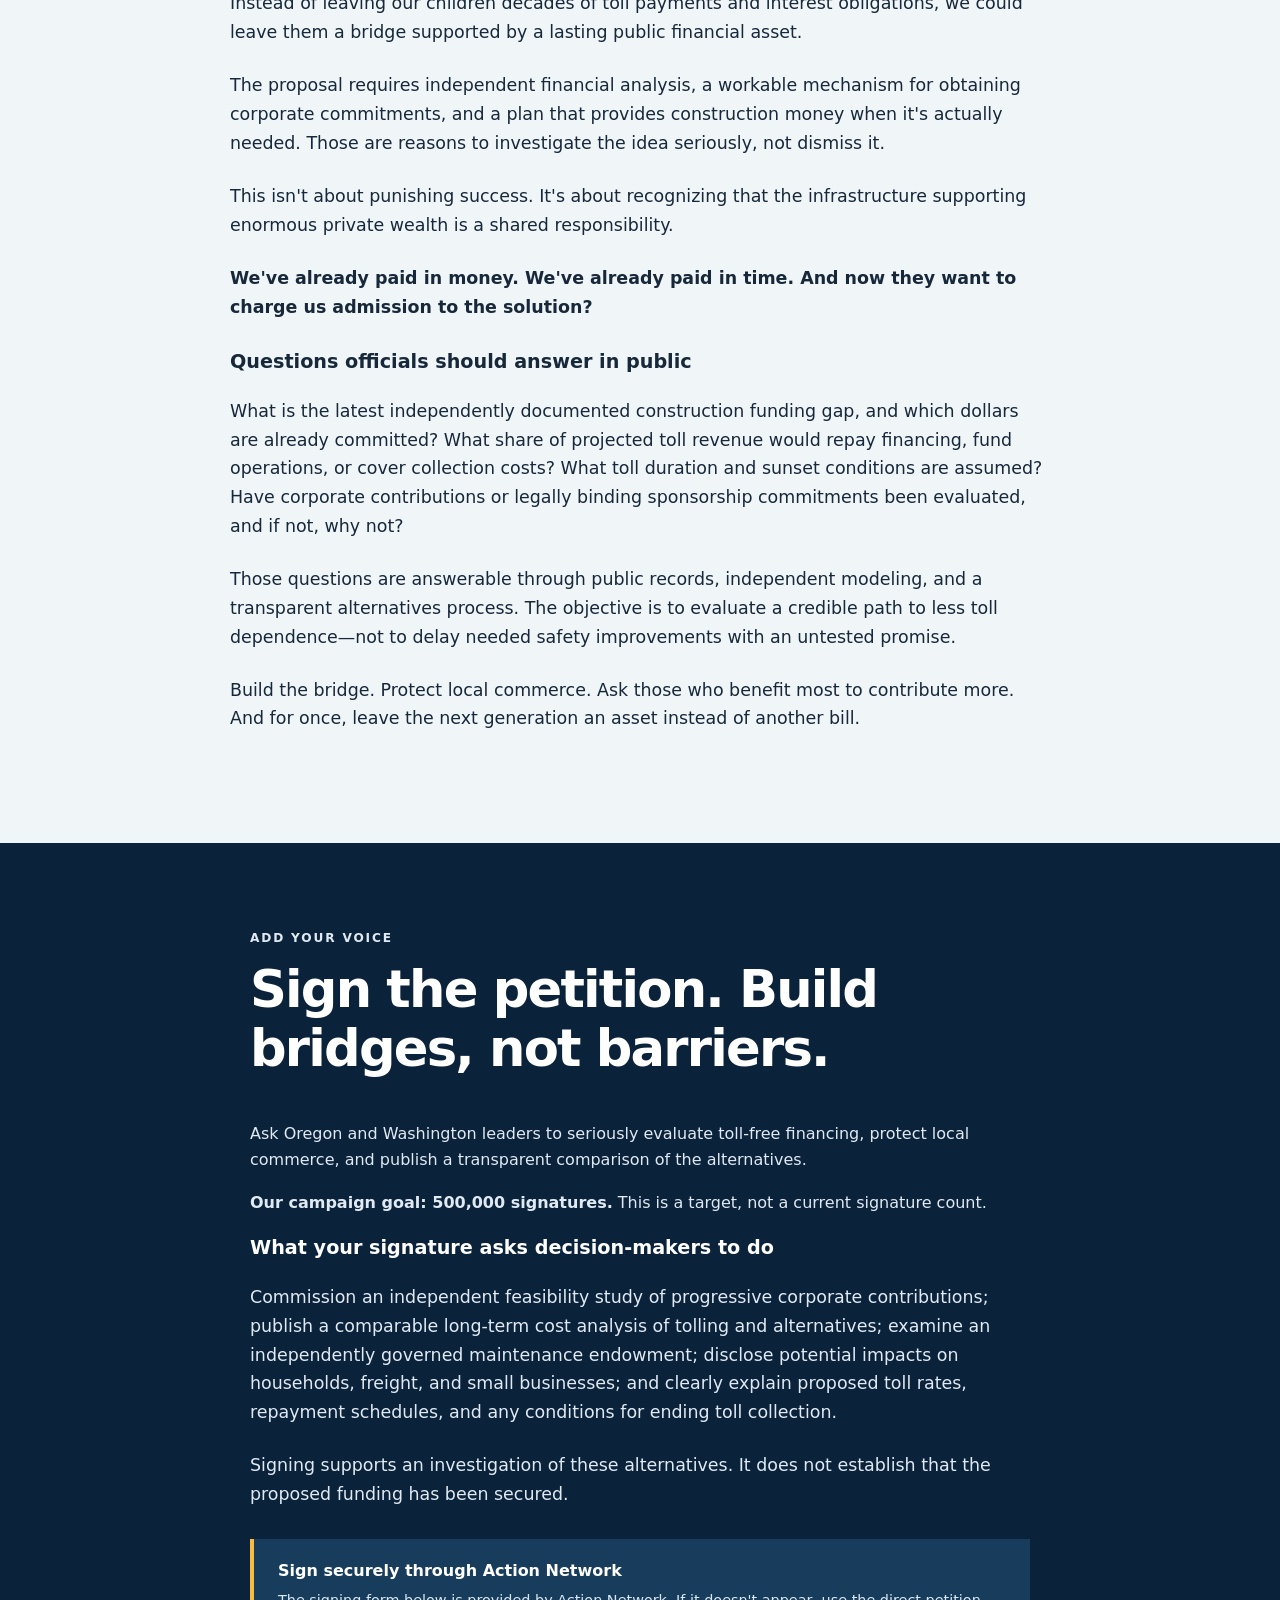
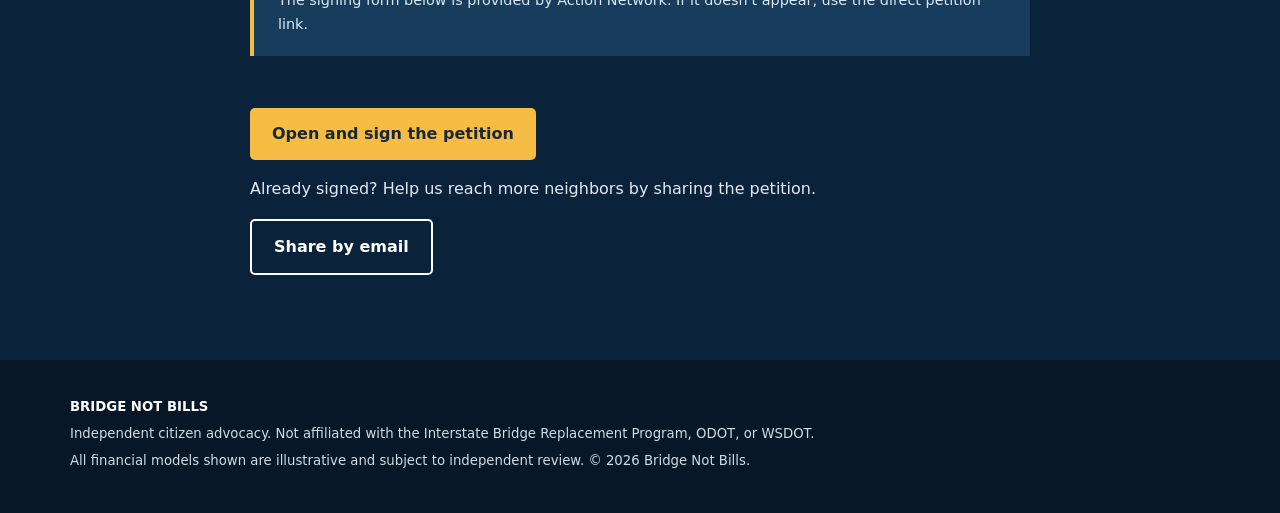
==== commit 7112bfe6: "Add narrow privacy commitment banner above site navigation" ====
--- a/bridge_campaign_site/index.html
+++ b/bridge_campaign_site/index.html
@@ -1,6 +1,6 @@
 <!doctype html>
 <html lang="en"><head><meta charset="utf-8"><meta name="viewport" content="width=device-width,initial-scale=1"><meta name="description" content="A citizen-led proposal for a toll-free Interstate Bridge Replacement supported by corporate contributions and a permanent maintenance endowment."><title>Build the Bridge. Don't Mortgage Our Future.</title><link rel="stylesheet" href="styles.css"></head>
-<body><a class="skip" href="#main">Skip to content</a><header class="site-header"><div class="shell nav"><a class="brand" href="#top">BRIDGE <span>NOT BILLS</span></a><nav aria-label="Main navigation"><a href="#why">Why it matters</a><a href="#plan">The alternative</a><a href="#numbers">The numbers</a><a href="#story">Our story</a><a class="nav-cta" href="#action">Sign Petition</a><a class="coffee-nav" href="https://buymeacoffee.com/nobridgetoll" target="_blank" rel="noopener noreferrer" aria-label="Buy us a coffee — contribute five dollars">☕ Buy Us a Coffee · $5</a></nav></div></header>
+<body><a class="skip" href="#main">Skip to content</a><div class="privacy-banner" role="note"><div class="shell"><strong>Our privacy promise:</strong> We will never sell your personal information or share your email address with outside mailing lists. Petition submissions are handled by <a href="https://actionnetwork.org/privacy" target="_blank" rel="noopener noreferrer">Action Network</a> under its own privacy policy.</div></div><header class="site-header"><div class="shell nav"><a class="brand" href="#top">BRIDGE <span>NOT BILLS</span></a><nav aria-label="Main navigation"><a href="#why">Why it matters</a><a href="#plan">The alternative</a><a href="#numbers">The numbers</a><a href="#story">Our story</a><a class="nav-cta" href="#action">Sign Petition</a><a class="coffee-nav" href="https://buymeacoffee.com/nobridgetoll" target="_blank" rel="noopener noreferrer" aria-label="Buy us a coffee — contribute five dollars">☕ Buy Us a Coffee · $5</a></nav></div></header>
 <main id="main"><section class="hero" id="top"><div class="shell hero-inner"><p class="eyebrow">A citizen-led proposal for Oregon & Washington</p><h1>Build the bridge.<br><em>Don't mortgage our future.</em></h1><p class="lede">We have already paid with our taxes—and with years of our lives stuck in traffic. We deserve a serious examination of a toll-free alternative.</p><div class="actions"><a class="button gold" href="#plan">Explore the proposal</a><a class="button outline" href="https://actionnetwork.org/petitions/stop-interstate-bridge-tolls-build-the-bridge-dont-mortgage-our-future" target="_blank" rel="noopener noreferrer">Sign the petition</a></div><p class="hero-note">A proposed funding model, not an adopted government financing plan.</p></div></section>
 <section class="hero-graphic-section" aria-label="Campaign financing infographic"><div class="shell"><figure class="hero-graphic"><img src="assets/infographic.png" alt="Campaign infographic comparing illustrative bridge financing approaches and proposed corporate contributions" loading="eager"><figcaption>Campaign infographic. Financial comparisons are illustrative proposals, not adopted financing arrangements.</figcaption></figure></div></section>
 <section class="section" id="why"><div class="shell"><p class="eyebrow dark">The cost isn't just money</p><h2>We've already paid in time.</h2><p class="intro">For more than a decade, commuters have lost countless hours on I-5—hours that could have been spent with family, friends, and community. Time is the one thing no government can give back.</p><div class="cards"><article class="card"><span class="symbol">01</span><h3>Taxes already paid</h3><p>Working families contribute through state and federal taxes, fuel taxes, vehicle fees, and other public charges.</p></article><article class="card"><span class="symbol">02</span><h3>Time we can't recover</h3><p>Every hour spent waiting to cross the river is an hour that cannot be reclaimed.</p></article><article class="card"><span class="symbol">03</span><h3>Local commerce at risk</h3><p>Tolls could raise costs for workers, customers, contractors, freight operators, and small businesses on both sides of the river.</p></article></div><div class="reading explainer"><h3>Why this matters to the financing decision</h3><p>Taxes and registration fees do not automatically cover the full cost of a replacement bridge; they are part of a broader transportation funding system. The question is whether another recurring charge on people who must cross the river is the fairest and most economically sensible way to close the remaining funding need.</p><p>A toll is charged per crossing. That means the impact depends on how often someone travels, not necessarily on their ability to pay. A worker commuting five days a week, a caregiver making frequent trips, or a small contractor crossing for jobs may face repeated costs that an occasional visitor does not.</p><p>Businesses may pass some transportation costs into prices, absorb them through reduced margins, or change routes and service areas. Those effects should be modeled using realistic toll rates, exemptions, traffic patterns, and freight activity—not assumed away.</p><p><strong>The test we are asking for:</strong> publish household and small-business impact estimates at several possible toll levels, including how much frequent users could pay over ten, twenty, and thirty years.</p></div></div></section>
